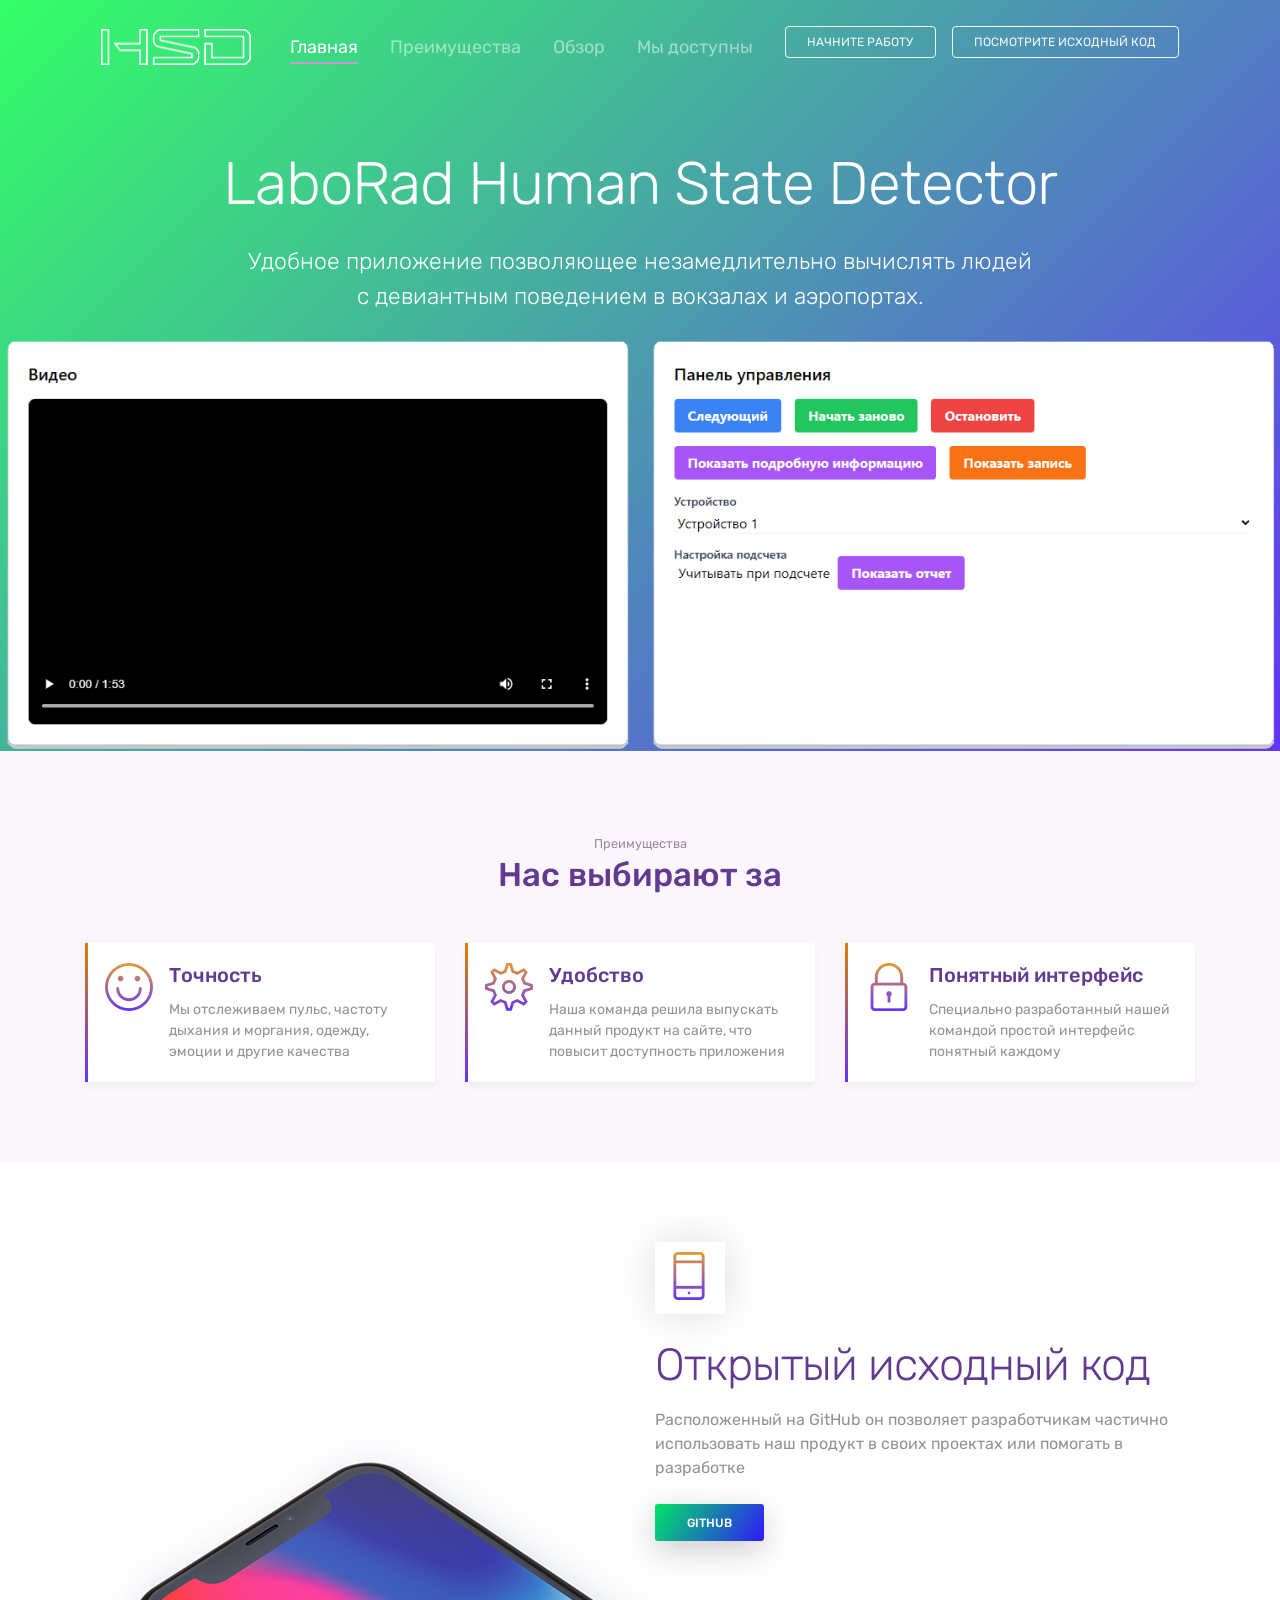
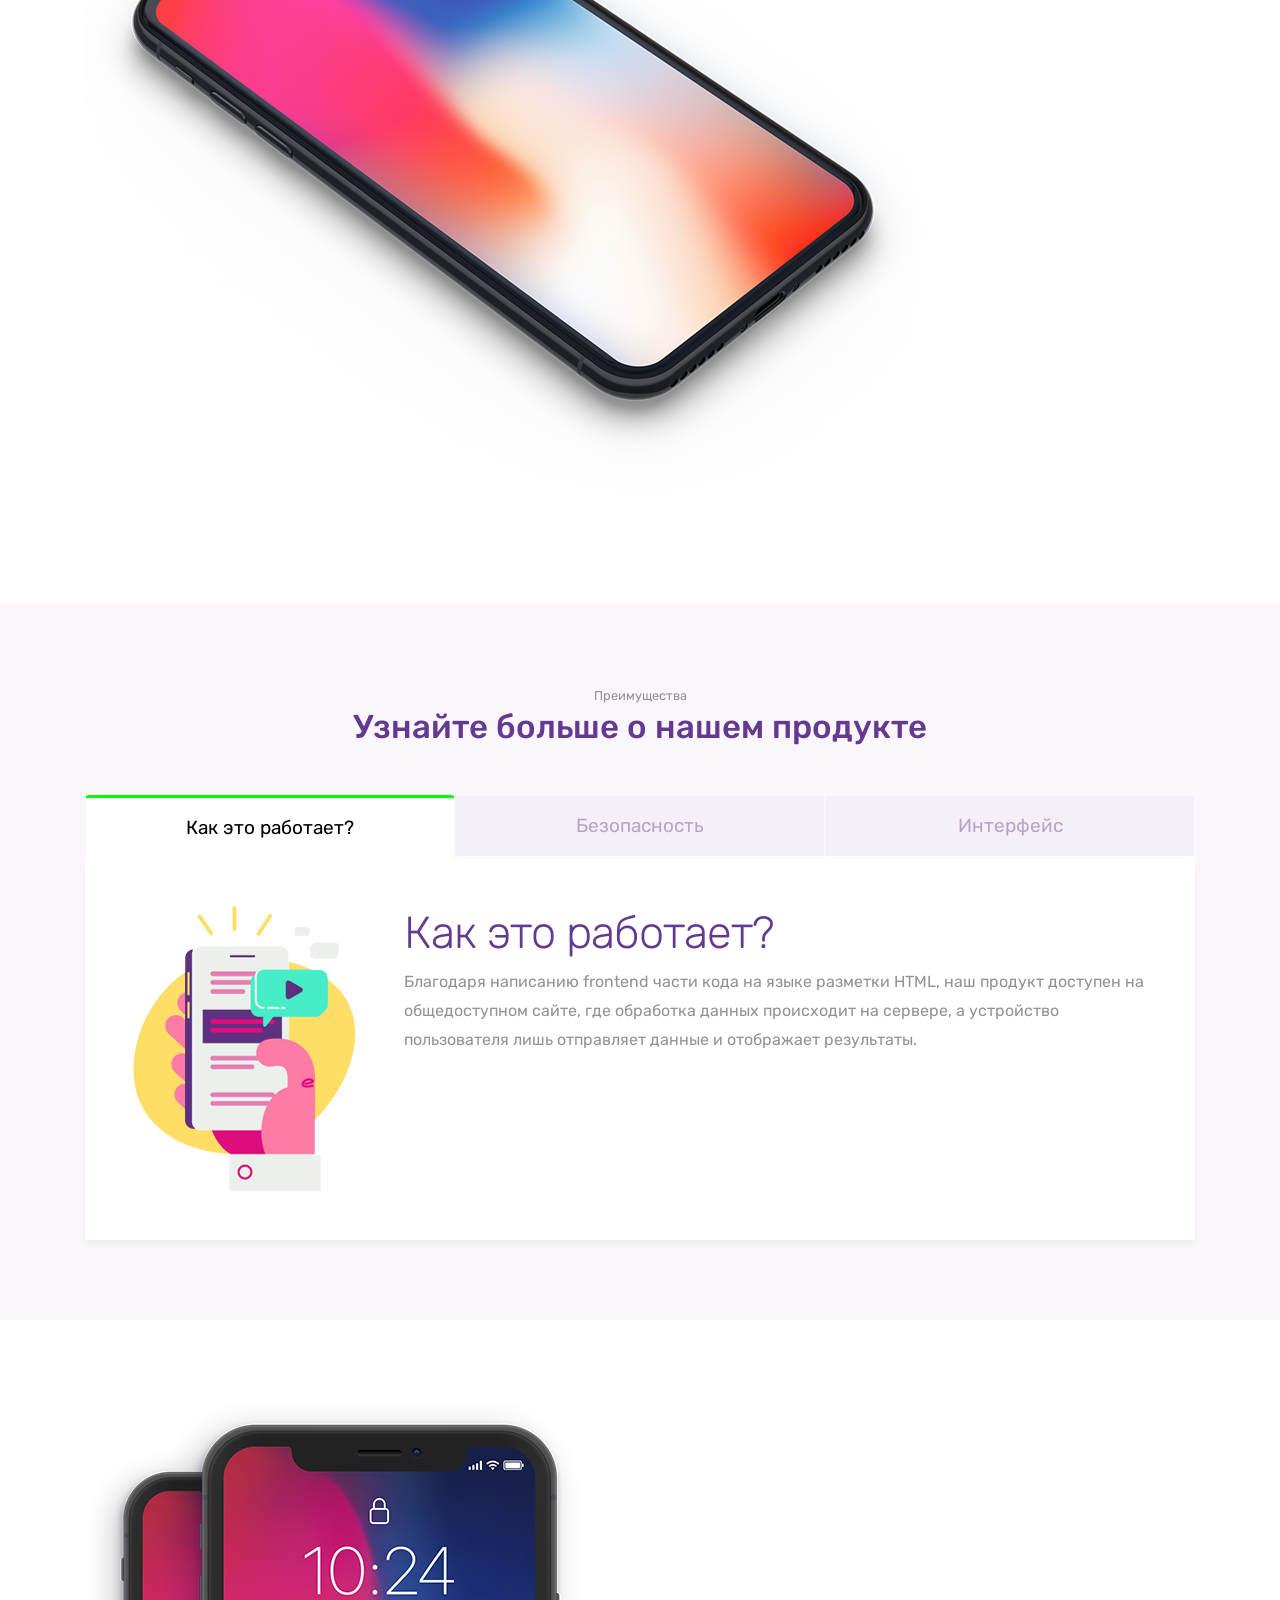
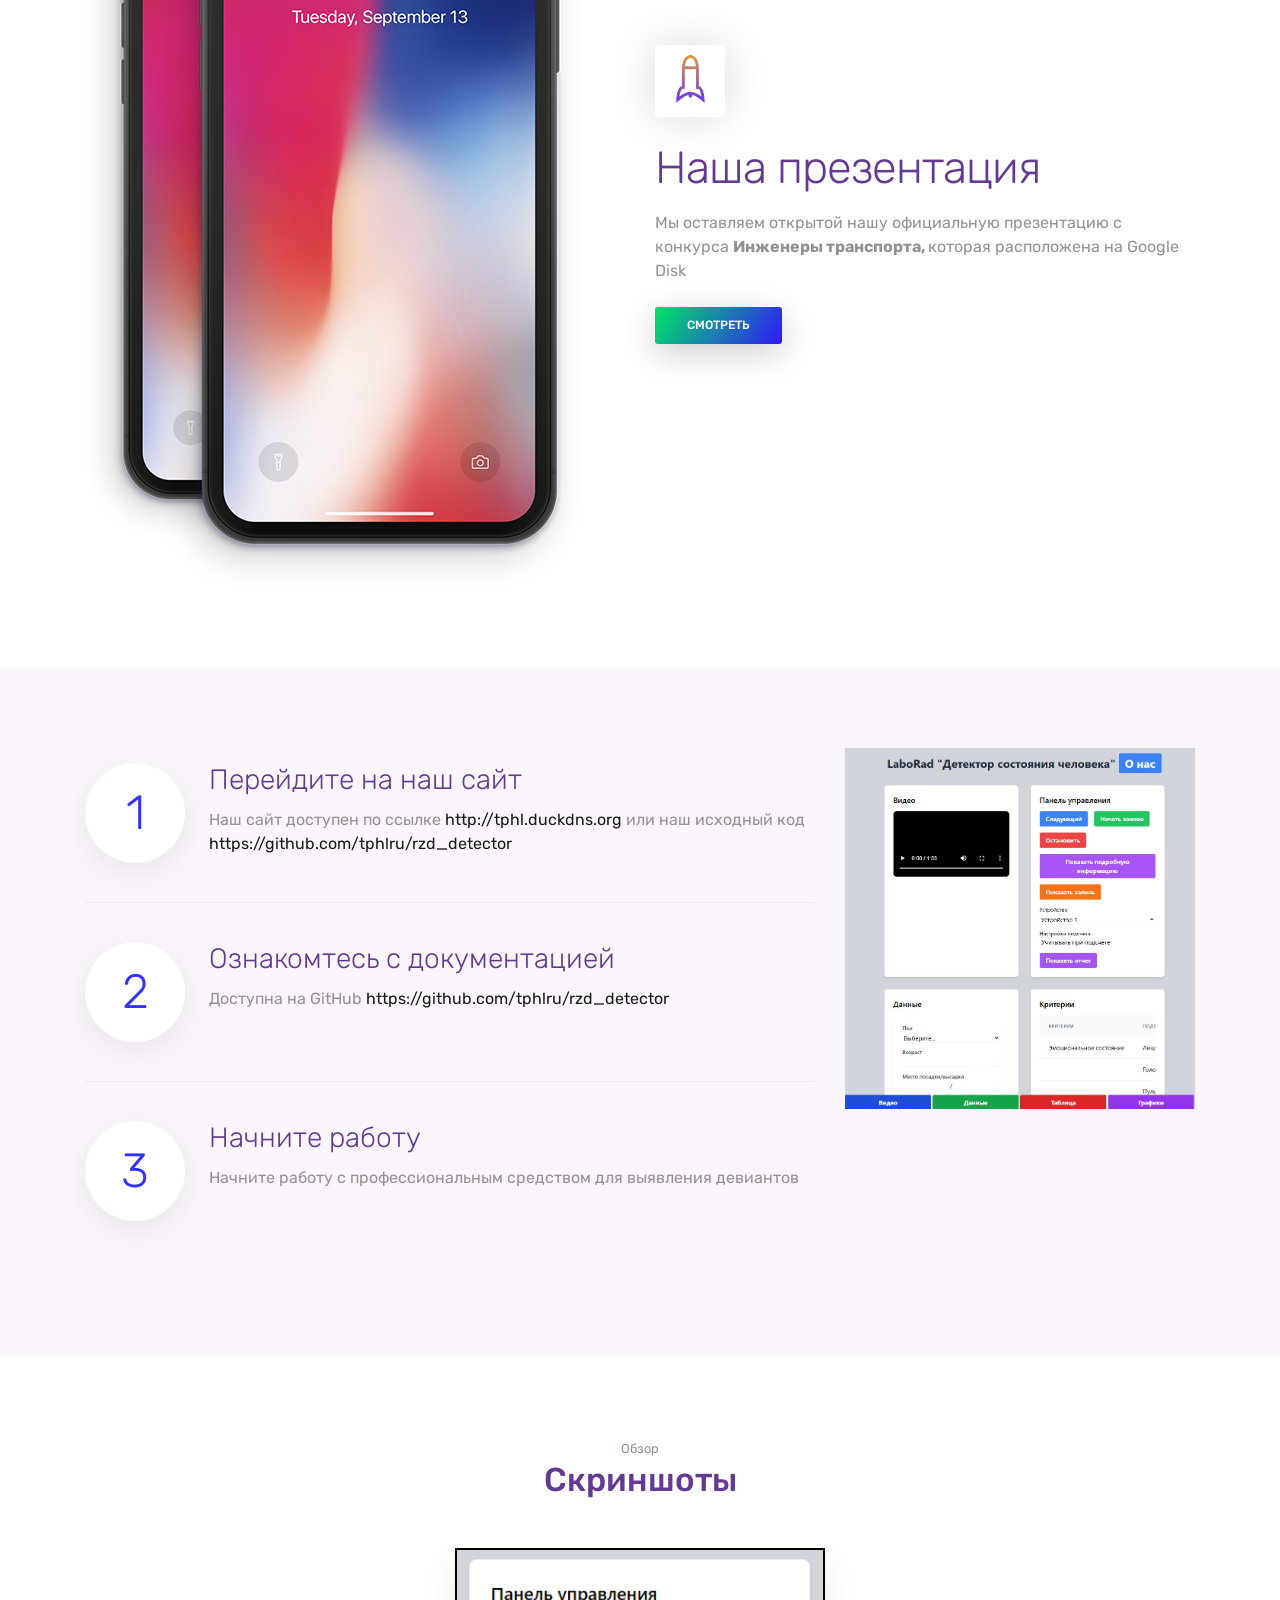
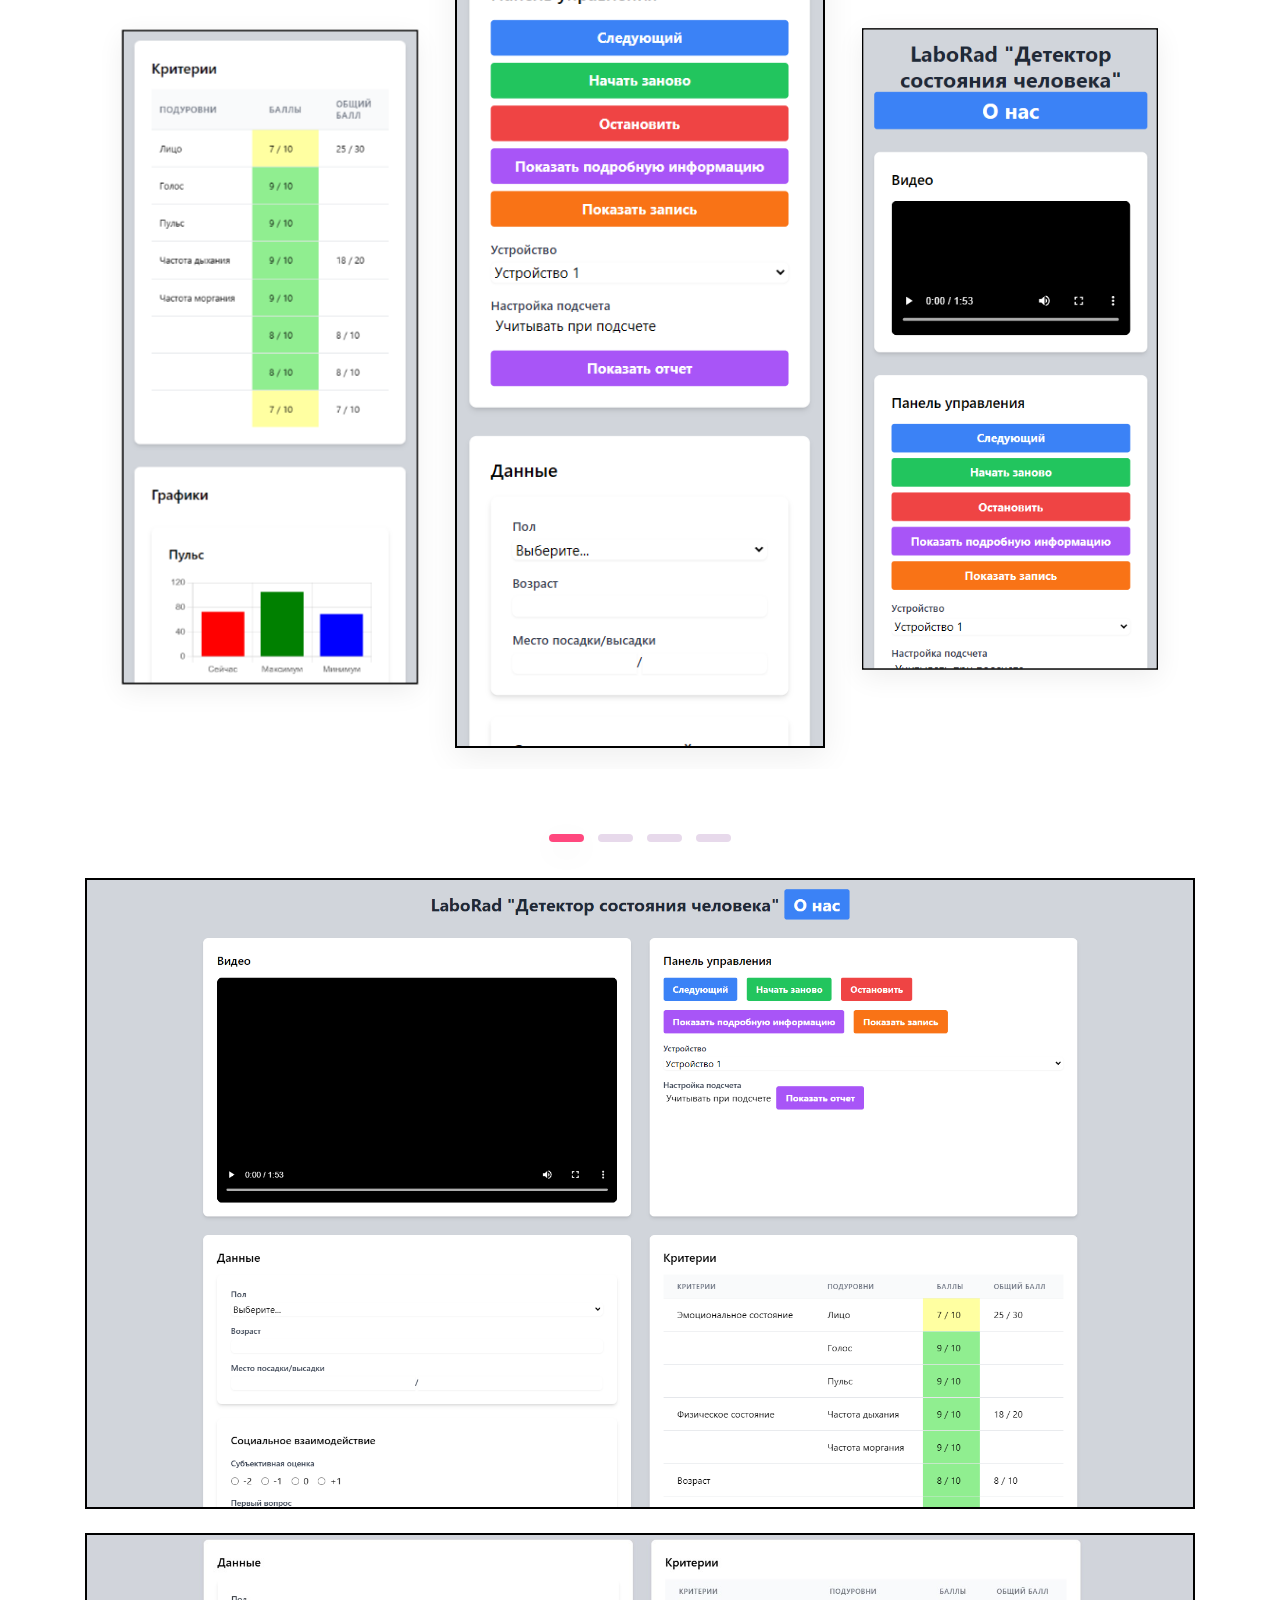
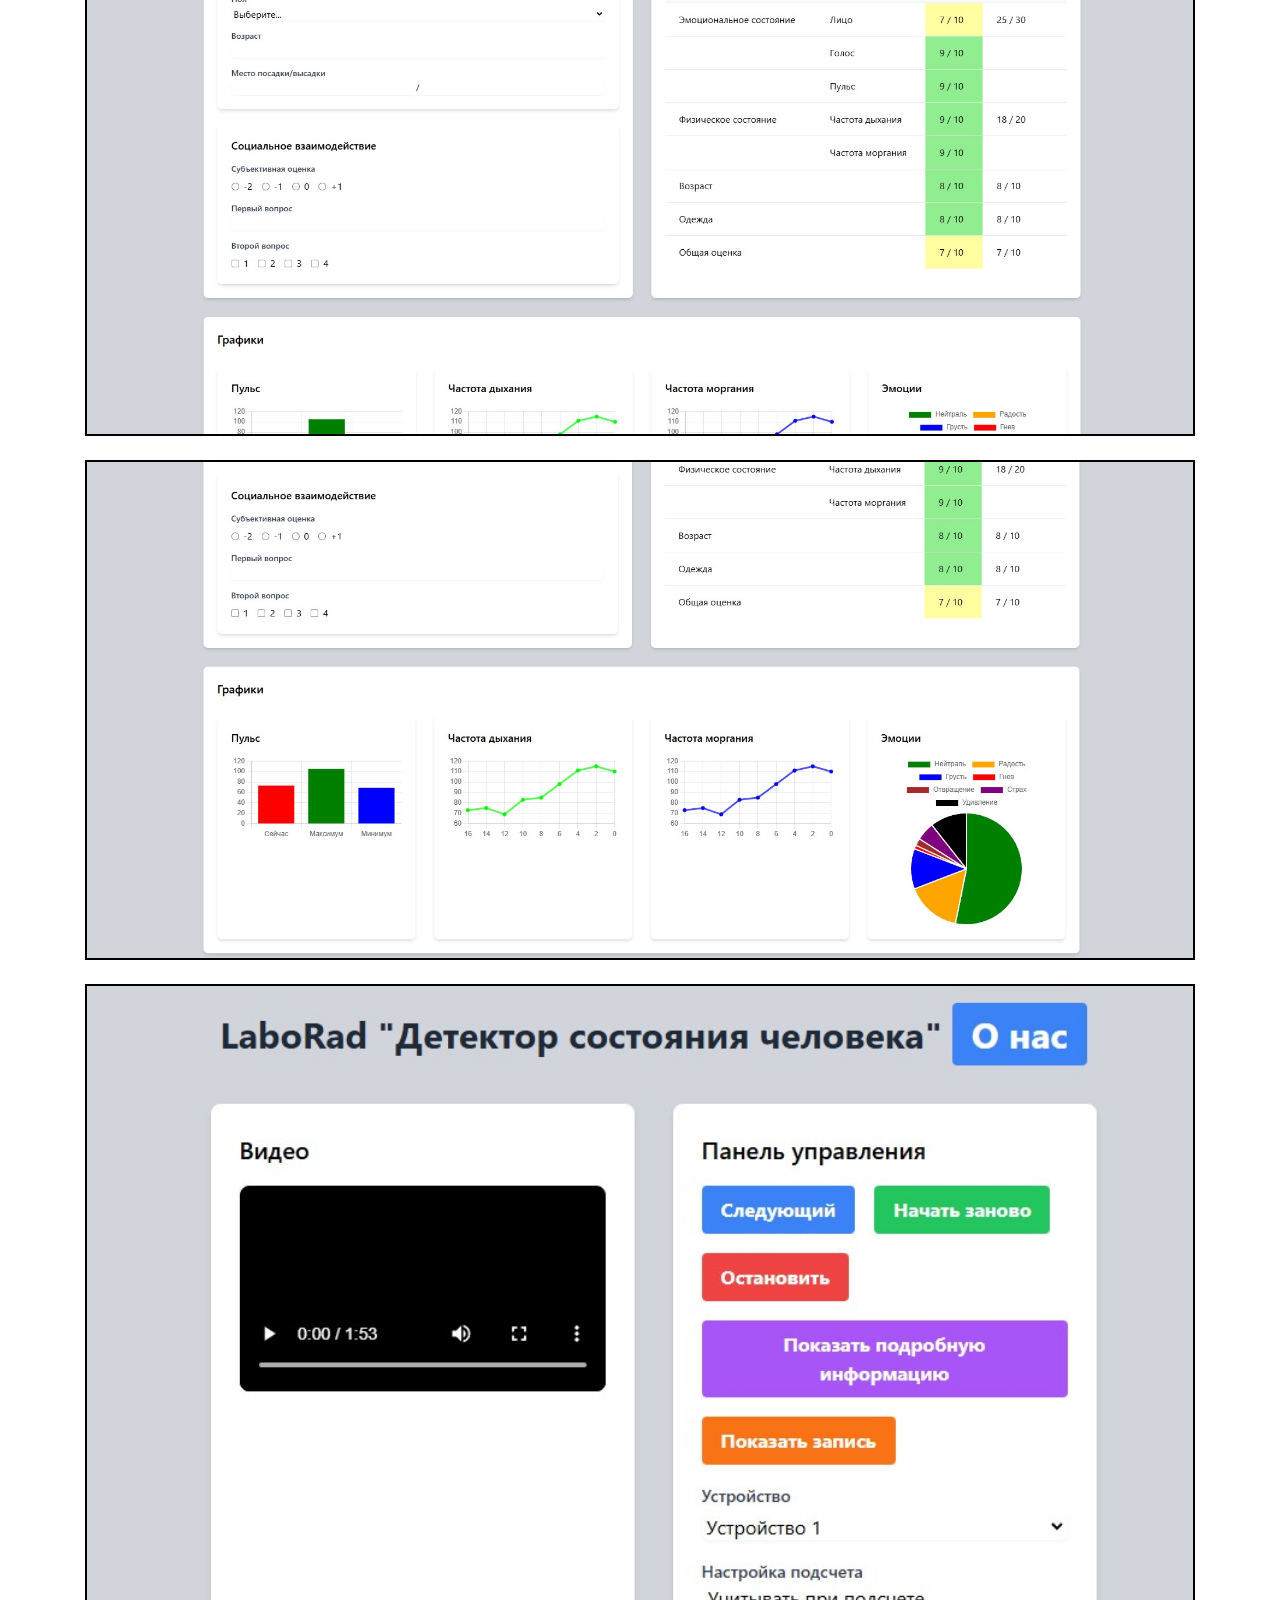
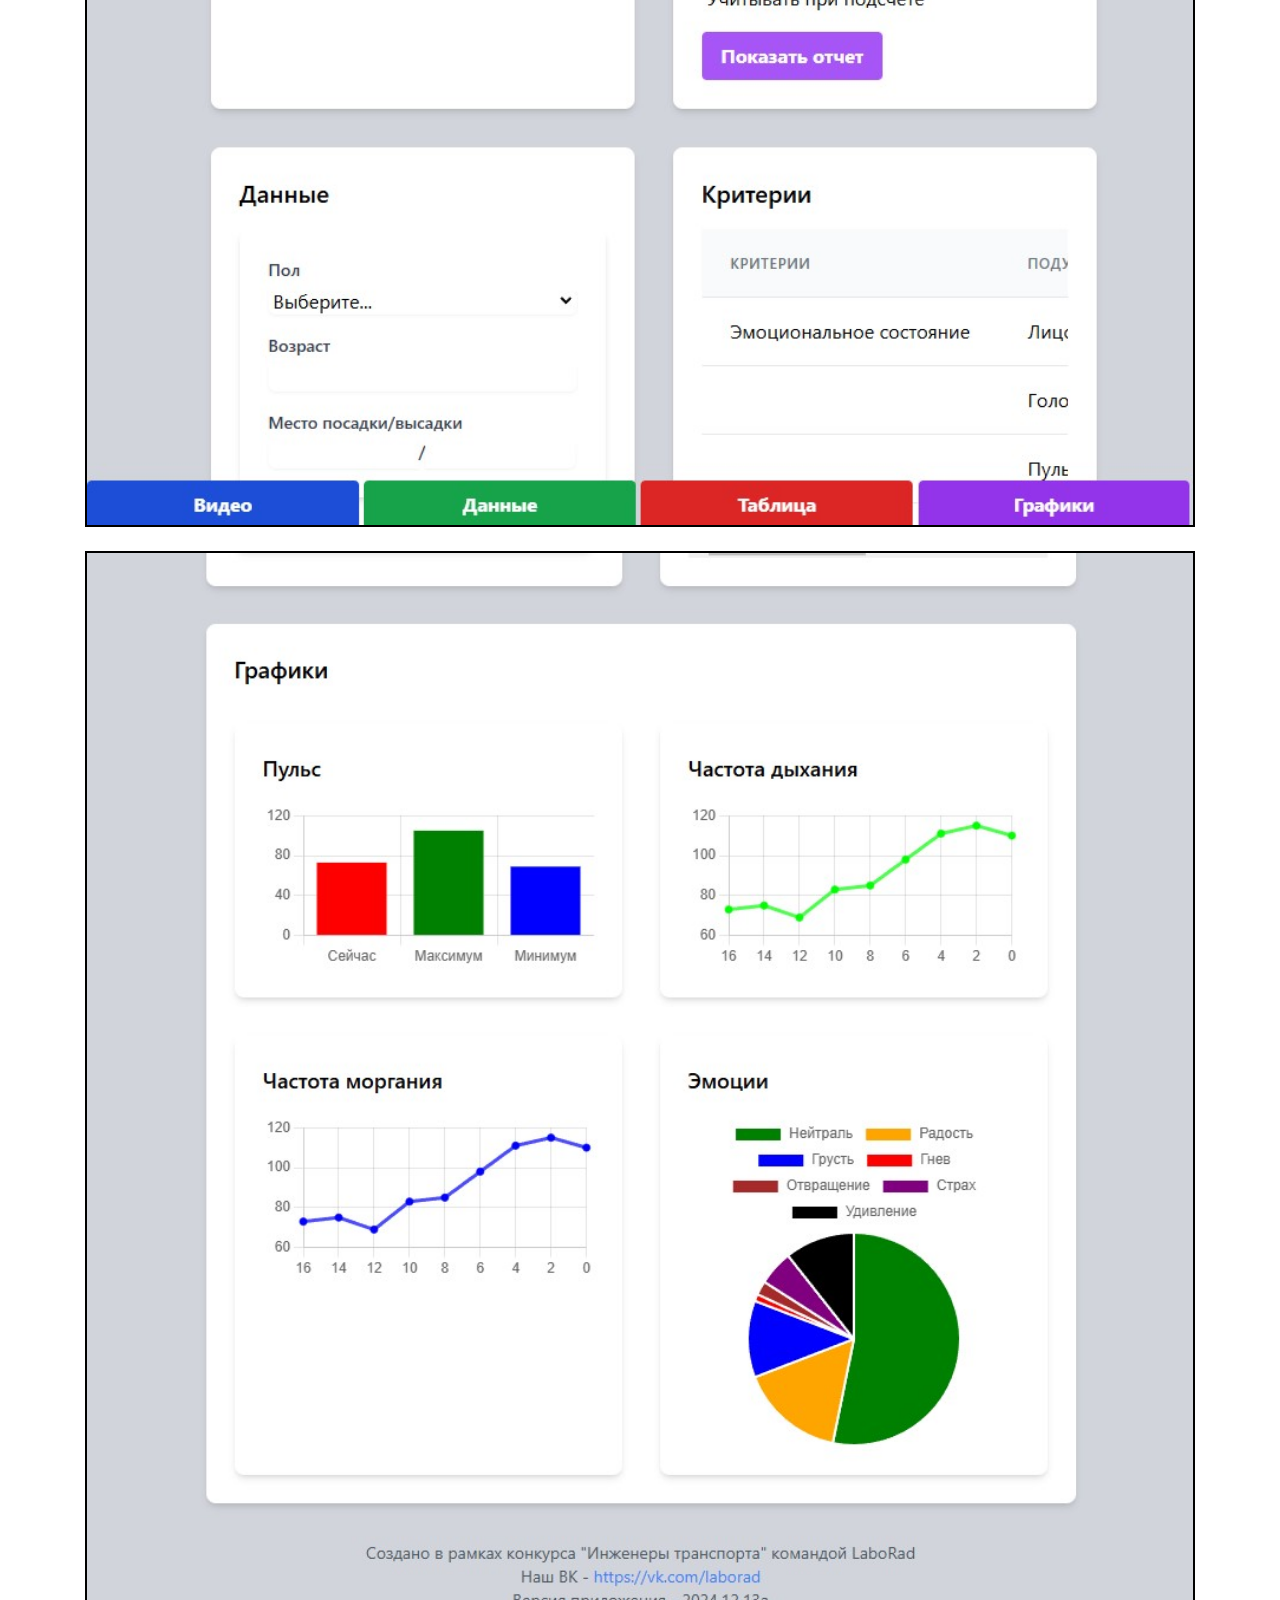
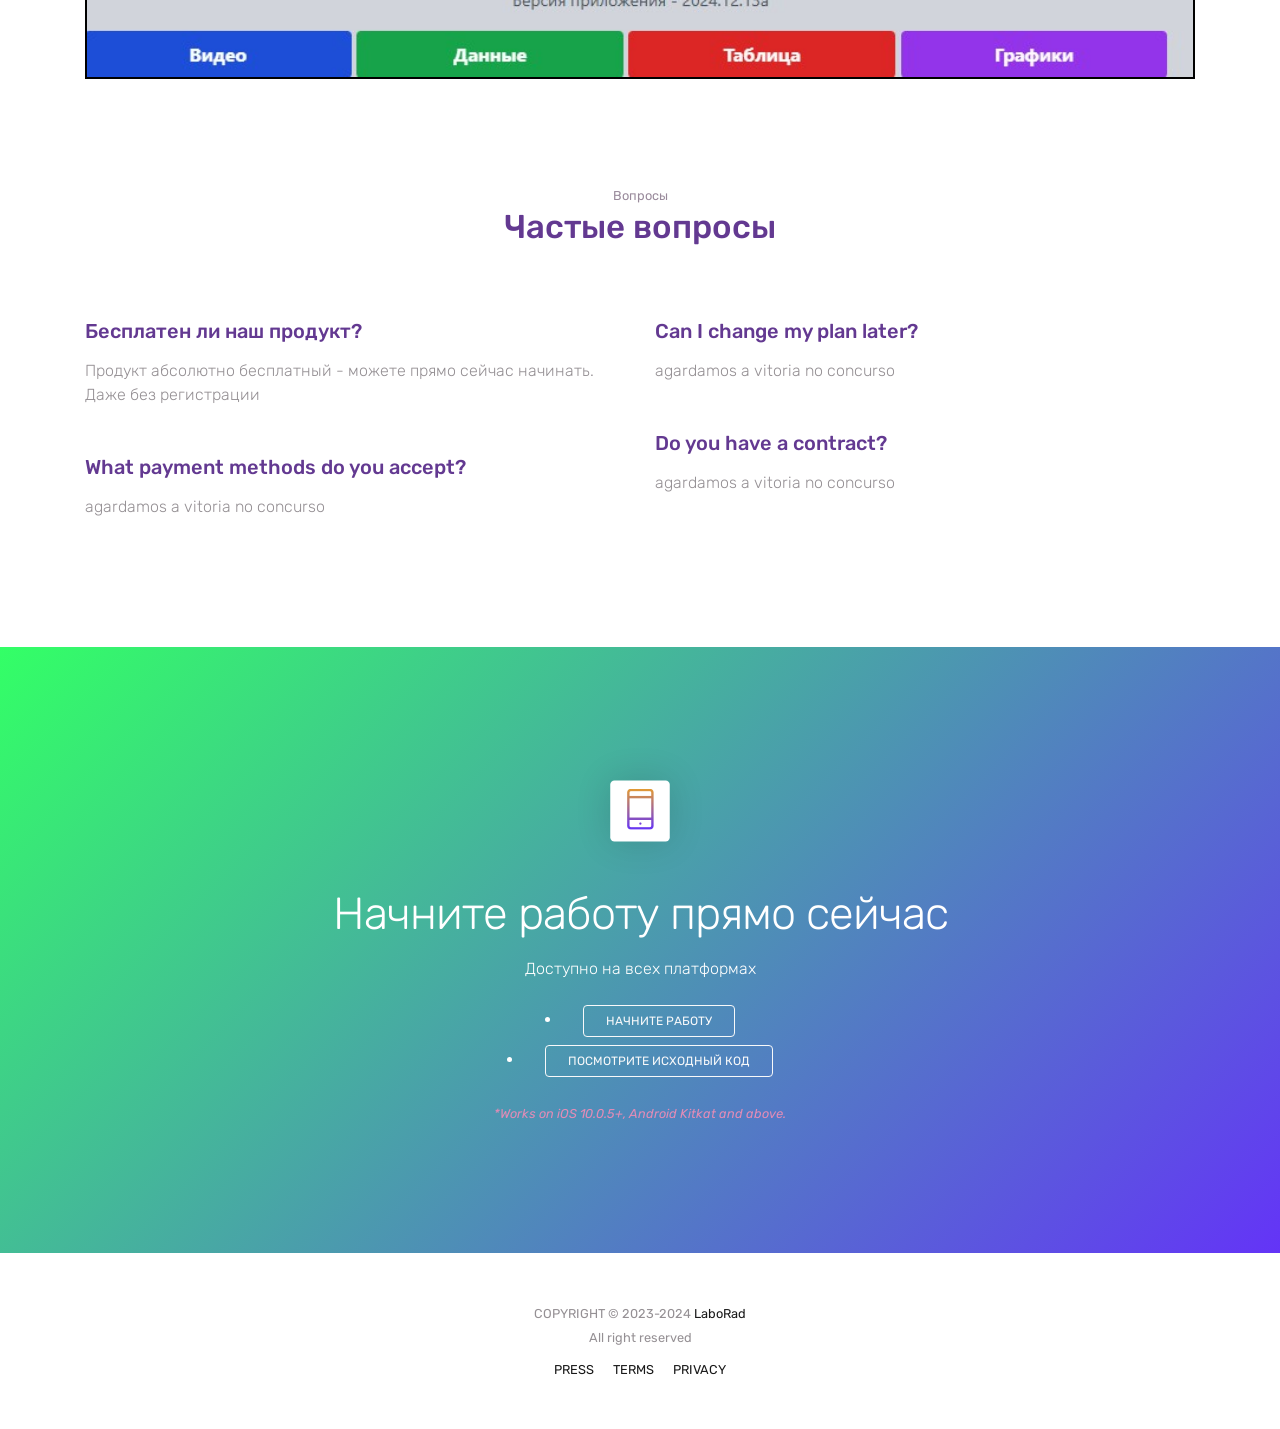
==== .main/index.html @ 28d96c48 "Add landing what" ====
<!DOCTYPE html>
<html lang="ru">
    <head>
        <title>
            LaboRad HSD
        </title>
        <!-- Required meta tags -->
        <meta charset="utf-8">
            <meta content="width=device-width, initial-scale=1, shrink-to-fit=no" name="viewport">
                <meta content="LaboRad HSD - мощное средство для борьбы с девиантами" name="description">
                    <meta content="HTML5, bootstrap, mobile, app, landing, ios, android, responsive" name="keywords">
                        <!-- Font -->
                        <link href="//fonts.googleapis.com" rel="dns-prefetch">
                            <link href="https://fonts.googleapis.com/css?family=Rubik:300,400,500" rel="stylesheet">
                                <!-- Bootstrap CSS -->
                                <link href="css/bootstrap.min.css" rel="stylesheet">
                                    <!-- Themify Icons -->
                                    <link href="css/themify-icons.css" rel="stylesheet">
                                        <!-- Owl carousel -->
                                        <link href="css/owl.carousel.min.css" rel="stylesheet">
                                            <!-- Main css -->
                                            <link href="css/style.css" rel="stylesheet">
                                                <link href="images/logo.png" rel="shortcut icon" type="image/png">
                                                </link>
                                            </link>
                                        </link>
                                    </link>
                                </link>
                            </link>
                        </link>
                    </meta>
                </meta>
            </meta>
        </meta>
    </head>
    <body data-offset="30" data-spy="scroll" data-target="#navbar">
        <!-- Nav Menu -->
        <div class="nav-menu fixed-top">
            <div class="container">
                <div class="row">
                    <div class="col-md-12">
                        <nav class="navbar navbar-dark navbar-expand-lg">
                            <a class="navbar-brand" href="index.html">
                                <img alt="logo" class="img-fluid" src="images/text2.png" width="150"/>
                            </a>
                            <button aria-controls="navbar" aria-expanded="false" aria-label="Toggle navigation" class="navbar-toggler" data-target="#navbar" data-toggle="collapse" type="button">
                                <span class="navbar-toggler-icon">
                                </span>
                            </button>
                            <div class="collapse navbar-collapse" id="navbar">
                                <ul class="navbar-nav ml-auto">
                                    <li class="nav-item">
                                        <a class="nav-link active" href="#home">
                                            Главная
                                            <span class="sr-only">
                                                (current)
                                            </span>
                                        </a>
                                    </li>
                                    <li class="nav-item">
                                        <a class="nav-link" href="#features">
                                            Преимущества
                                        </a>
                                    </li>
                                    <li class="nav-item">
                                        <a class="nav-link" href="#gallery">
                                            Обзор
                                        </a>
                                    </li>
                                    <li class="nav-item">
                                        <a class="nav-link" href="#contact">
                                            Мы доступны
                                        </a>
                                    </li>
                                    <li class="nav-item">
                                        <a class="btn btn-outline-light my-3 my-sm-0 ml-lg-3" href="http://tphl.duckdns.org/">
                                            Начните работу
                                        </a>
                                    </li>
                                    <li class="nav-item">
                                        <a class="btn btn-outline-light my-3 my-sm-0 ml-lg-3" href="https://github.com/tphlru/rzd_detector">
                                            посмотрите исходный код
                                        </a>
                                    </li>
                                </ul>
                            </div>
                        </nav>
                    </div>
                </div>
            </div>
        </div>
        <header class="bg-gradient" id="home">
            <div class="container mt-5">
                <h1>
                    LaboRad Human State Detector
                </h1>
                <p class="tagline">
                    Удобное приложение позволяющее незамедлительно вычислять людей с девиантным поведением в вокзалах и аэропортах.
                </p>
            </div>
            <div class="img-holder mt-3">
                <img alt="phone" class="img-fluid" src="images/screenshots/screenshot_main.png"/>
            </div>
        </header>
        <div class="section light-bg" id="features">
            <div class="container">
                <div class="section-title">
                    <small>
                        Преимущества
                    </small>
                    <h3>
                        Нас выбирают за
                    </h3>
                </div>
                <div class="row">
                    <div class="col-12 col-lg-4">
                        <div class="card features">
                            <div class="card-body">
                                <div class="media">
                                    <span class="ti-face-smile gradient-fill ti-3x mr-3">
                                    </span>
                                    <div class="media-body">
                                        <h4 class="card-title">
                                            Точность
                                        </h4>
                                        <p class="card-text">
                                            Мы отслеживаем пульс, частоту дыхания и моргания, одежду, эмоции и другие качества
                                        </p>
                                    </div>
                                </div>
                            </div>
                        </div>
                    </div>
                    <div class="col-12 col-lg-4">
                        <div class="card features">
                            <div class="card-body">
                                <div class="media">
                                    <span class="ti-settings gradient-fill ti-3x mr-3">
                                    </span>
                                    <div class="media-body">
                                        <h4 class="card-title">
                                            Удобство
                                        </h4>
                                        <p class="card-text">
                                            Наша команда решила выпускать данный продукт на сайте, что повысит доступность приложения
                                        </p>
                                    </div>
                                </div>
                            </div>
                        </div>
                    </div>
                    <div class="col-12 col-lg-4">
                        <div class="card features">
                            <div class="card-body">
                                <div class="media">
                                    <span class="ti-lock gradient-fill ti-3x mr-3">
                                    </span>
                                    <div class="media-body">
                                        <h4 class="card-title">
                                            Понятный интерфейс
                                        </h4>
                                        <p class="card-text">
                                            Специально разработанный нашей командой простой интерфейс понятный каждому
                                        </p>
                                    </div>
                                </div>
                            </div>
                        </div>
                    </div>
                </div>
            </div>
        </div>
        <!-- // end .section -->
        <div class="section">
            <div class="container">
                <div class="row">
                    <div class="col-lg-6 offset-lg-6">
                        <div class="box-icon">
                            <span class="ti-mobile gradient-fill ti-3x">
                            </span>
                        </div>
                        <h2>
                            Открытый исходный код
                        </h2>
                        <p class="mb-4">
                            Расположенный на GitHub он позволяет разработчикам частично использовать наш продукт в своих проектах или помогать в разработке
                        </p>
                        <a class="btn btn-primary" href="https://github.com/tphlru/rzd_detector">
                            GitHub
                        </a>
                    </div>
                </div>
                <div class="perspective-phone">
                    <img alt="perspective phone" class="img-fluid" src="images/perspective.png">
                    </img>
                </div>
            </div>
        </div>
        <!-- // end .section -->
        <div class="section light-bg">
            <div class="container">
                <div class="section-title">
                    <small>
                        Преимущества
                    </small>
                    <h3>
                        Узнайте больше о нашем продукте
                    </h3>
                </div>
                <ul class="nav nav-tabs nav-justified" role="tablist">
                    <li class="nav-item">
                        <a class="nav-link active" data-toggle="tab" href="#communication">
                            Как это работает?
                        </a>
                    </li>
                    <li class="nav-item">
                        <a class="nav-link" data-toggle="tab" href="#schedule">
                            Безопасность
                        </a>
                    </li>
                    <li class="nav-item">
                        <a class="nav-link" data-toggle="tab" href="#messages">
                            Интерфейс
                        </a>
                    </li>
                </ul>
                <div class="tab-content">
                    <div class="tab-pane fade show active" id="communication">
                        <div class="d-flex flex-column flex-lg-row">
                            <img alt="graphic" class="img-fluid rounded align-self-start mr-lg-5 mb-5 mb-lg-0" src="images/graphic.png">
                                <div>
                                    <h2>
                                        Как это работает?
                                    </h2>
                                    <p>
                                        Благодаря написанию frontend части кода на языке разметки HTML, наш продукт доступен на общедоступном сайте, где обработка данных происходит на сервере, а устройство пользователя лишь отправляет данные и отображает результаты.
                                    </p>
                                </div>
                            </img>
                        </div>
                    </div>
                    <div class="tab-pane fade" id="schedule">
                        <div class="d-flex flex-column flex-lg-row">
                            <div>
                                <h2>
                                    Безопасность
                                </h2>
                                <p>
                                    LaboRad гарантирует не использовать биометрические, физические и любые другие данные пользователей для их распространения или передачи третьим лицам. Мы оставляем за собой право использовать данные пользователей
                                    <b>
                                        только
                                    </b>
                                    для улучшения работы этого приложения и обучения своих нейросетей.
                                </p>
                            </div>
                            <img alt="graphic" class="img-fluid rounded align-self-start mr-lg-5 mb-5 mb-lg-0" src="images/graphic.png">
                            </img>
                        </div>
                    </div>
                    <div class="tab-pane fade" id="messages">
                        <div class="d-flex flex-column flex-lg-row">
                            <img alt="graphic" class="img-fluid rounded align-self-start mr-lg-5 mb-5 mb-lg-0" src="images/graphic.png">
                                <div>
                                    <h2>
                                        Интерфейс
                                    </h2>
                                    <p>
                                        Специально разработанный для максимально легкого и удобного использования. Разработаны несколько версий для разных устройств.
                                    </p>
                                    <p>
                                        <b>
                                            Десктопные устройства.
                                        </b>
                                        Стандартный удобный интерфейс
                                    </p>
                                    <p>
                                        <b>
                                            Мобильные устройства.
                                        </b>
                                        Отличительной особенностью является вертикальное использование и липкое меню снизу для быстрого перемещения
                                    </p>
                                    <p>
                                        <b>
                                            Планшеты.
                                        </b>
                                        (только в горизонтальном режиме). Отличаются быстрым доступом ко всем функциям и оптимизированным для них интерфейсом
                                    </p>
                                    <p>
                                        Для каждой версии предусмотрена переадресация с основной страницы
                                    </p>
                                </div>
                            </img>
                        </div>
                    </div>
                </div>
            </div>
        </div>
        <!-- // end .section -->
        <div class="section">
            <div class="container">
                <div class="row">
                    <div class="col-md-6">
                        <img alt="dual phone" class="img-fluid" src="images/dualphone.png">
                        </img>
                    </div>
                    <div class="col-md-6 d-flex align-items-center">
                        <div>
                            <div class="box-icon">
                                <span class="ti-rocket gradient-fill ti-3x">
                                </span>
                            </div>
                            <h2>
                                Наша презентация
                            </h2>
                            <p class="mb-4">
                                Мы оставляем открытой нашу официальную презентацию с конкурса
                                <b>
                                    Инженеры транспорта,
                                </b>
                                которая расположена на Google Disk
                            </p>
                            <a class="btn btn-primary" href="https://drive.google.com/drive/folders/1Zgz0nRbbU0j5zZkcT1N02RGu3jXqhy7j?usp=sharing">
                                Смотреть
                            </a>
                        </div>
                    </div>
                </div>
            </div>
        </div>
        <!-- // end .section -->
        <div class="section light-bg">
            <div class="container">
                <div class="row">
                    <div class="col-md-8 d-flex align-items-center">
                        <ul class="list-unstyled ui-steps">
                            <li class="media">
                                <div class="circle-icon mr-4">
                                    1
                                </div>
                                <div class="media-body">
                                    <h5>
                                        Перейдите на наш сайт
                                    </h5>
                                    <p>
                                        Наш сайт доступен по ссылке
                                        <a href="http://tphl.duckdns.org/">
                                            http://tphl.duckdns.org
                                        </a>
                                        или наш исходный код
                                        <a href="https://github.com/tphlru/rzd_detector">
                                            https://github.com/tphlru/rzd_detector
                                        </a>
                                    </p>
                                </div>
                            </li>
                            <li class="media my-4">
                                <div class="circle-icon mr-4">
                                    2
                                </div>
                                <div class="media-body">
                                    <h5>
                                        Ознакомтесь с документацией
                                    </h5>
                                    <p>
                                        Доступна на GitHub
                                        <a href="https://github.com/tphlru/rzd_detector">
                                            https://github.com/tphlru/rzd_detector
                                        </a>
                                    </p>
                                </div>
                            </li>
                            <li class="media">
                                <div class="circle-icon mr-4">
                                    3
                                </div>
                                <div class="media-body">
                                    <h5>
                                        Начните работу
                                    </h5>
                                    <p>
                                        Начните работу с профессиональным средством для выявления девиантов
                                    </p>
                                </div>
                            </li>
                        </ul>
                    </div>
                    <div class="col-md-4">
                        <img alt="iphone" class="img-fluid" src="images/screenshots/screenshotMobile5.jpg">
                        </img>
                    </div>
                </div>
            </div>
        </div>
        <!-- // end .section -->
        <!-- // end .section -->
        <div class="section" id="gallery">
            <div class="container">
                <div class="section-title">
                    <small>
                        Обзор
                    </small>
                    <h3>
                        Скриншоты
                    </h3>
                </div>
                <div class="img-gallery owl-carousel owl-theme">
                    <img alt="image" style="border: 2px solid black" src="images/screenshots/screenshotMobile1.png">
                        <img alt="image" style="border: 2px solid black" src="images/screenshots/screenshotMobile2.png">
                            <img alt="image" style="border: 2px solid black" src="images/screenshots/screenshotMobile3.png">
                                <img alt="image" style="border: 2px solid black" src="images/screenshots/screenshotMobile4.png">
                                </img>
                            </img>
                        </img>
                    </img>
                </div>
                <div bg="orange" class="bg-orange rounded-lg shadow-md p-6" id="s55" width="1100%">
                    <img alt="image" style="border: 2px solid black" class="mt-4" src="images/screenshots/screenshot_full.png" width="100%"/>
                    <img alt="image" style="border: 2px solid black" class="mt-4" src="images/screenshots/screenshot_full3.jpg" width="100%"/>
                    <img alt="image" style="border: 2px solid black" class="mt-4" src="images/screenshots/screenshot_full2.jpg" width="100%"/>
                    <img alt="image" style="border: 2px solid black" class="mt-4" src="images/screenshots/screenshotMobile5.jpg" width="100%"/>
                    <img alt="image" style="border: 2px solid black" class="mt-4" src="images/screenshots/screenshotMobile6.jpg" width="100%"/>
                </div>
            </div>
        </div>
        <!-- // end .section -->
        <!-- // end .section -->
        <div class="section pt-0">
            <div class="container">
                <div class="section-title mt-4">
                    <small>
                        Вопросы
                    </small>
                    <h3>
                        Частые вопросы
                    </h3>
                </div>
                <div class="row pt-4">
                    <div class="col-md-6">
                        <h4 class="mb-3">
                            Бесплатен ли наш продукт?
                        </h4>
                        <p class="light-font mb-5">
                            Продукт абсолютно бесплатный - можете прямо сейчас начинать. Даже без регистрации
                        </p>
                        <h4 class="mb-3">
                            What payment methods do you accept?
                        </h4>
                        <p class="light-font mb-5">
                            agardamos a vitoria no concurso
                        </p>
                    </div>
                    <div class="col-md-6">
                        <h4 class="mb-3">
                            Can I change my plan later?
                        </h4>
                        <p class="light-font mb-5">
                            agardamos a vitoria no concurso
                        </p>
                        <h4 class="mb-3">
                            Do you have a contract?
                        </h4>
                        <p class="light-font mb-5">
                            agardamos a vitoria no concurso
                        </p>
                    </div>
                </div>
            </div>
        </div>
        <!-- // end .section -->
        <div class="section bg-gradient" id="contact">
            <div class="container">
                <div class="call-to-action">
                    <div class="box-icon">
                        <span class="ti-mobile gradient-fill ti-3x">
                        </span>
                    </div>
                    <h2>
                        Начните работу прямо сейчас
                    </h2>
                    <p class="tagline">
                        Доступно на всех платформах
                    </p>
                    <div class="my-4">
                        <li class="nav-item mb-2">
                            <a class="btn btn-outline-light my-3 my-sm-0 ml-lg-3" href="http://tphl.duckdns.org/">
                                Начните работу
                            </a>
                        </li>
                        <li class="nav-item">
                            <a class="btn btn-outline-light my-3 my-sm-0 ml-lg-3" href="https://github.com/tphlru/rzd_detector">
                                посмотрите исходный код
                            </a>
                        </li>
                    </div>
                    <p class="text-primary">
                        <small>
                            <i>
                                *Works on iOS 10.0.5+, Android Kitkat and above.
                            </i>
                        </small>
                    </p>
                </div>
            </div>
        </div>
        <!-- // end .section -->
        <!-- // end .section -->
        <footer class="my-5 text-center">
            <!-- Copyright removal is not prohibited! -->
            <p class="mb-2">
                <small>
                    COPYRIGHT © 2023-2024
                    <a href="https://vk.com/laborad">
                        LaboRad
                    </a>
                    <br>
                        All right reserved
                    </br>
                </small>
            </p>
            <small>
                <a class="m-2" href="#">
                    PRESS
                </a>
                <a class="m-2" href="#">
                    TERMS
                </a>
                <a class="m-2" href="#">
                    PRIVACY
                </a>
            </small>
        </footer>
        <!-- jQuery and Bootstrap -->
        <script src="js/jquery-3.2.1.min.js">
        </script>
        <script src="js/bootstrap.bundle.min.js">
        </script>
        <!-- Plugins JS -->
        <script src="js/owl.carousel.min.js">
        </script>
        <!-- Custom JS -->
        <script src="js/script.js">
        </script>
    </body>
</html>
---- .main/css/themify-icons.css ----
@font-face {
    font-family: 'themify';
    src: url('../fonts/themify.eot?-fvbane');
    src: url('../fonts/themify.eot?#iefix-fvbane') format('embedded-opentype'), url('../fonts/themify.woff?-fvbane') format('woff'), url('../fonts/themify.ttf?-fvbane') format('truetype'), url('../fonts/themify.svg?-fvbane#themify') format('svg');
    font-weight: normal;
    font-style: normal;
}

[class^="ti-"],
[class*=" ti-"] {
    font-family: 'themify';
    speak: none;
    font-style: normal;
    font-weight: normal;
    font-variant: normal;
    text-transform: none;
    line-height: 1;
    /* Better Font Rendering =========== */
    -webkit-font-smoothing: antialiased;
    -moz-osx-font-smoothing: grayscale;
}

.ti-wand:before {
    content: "\e600";
}

.ti-volume:before {
    content: "\e601";
}

.ti-user:before {
    content: "\e602";
}

.ti-unlock:before {
    content: "\e603";
}

.ti-unlink:before {
    content: "\e604";
}

.ti-trash:before {
    content: "\e605";
}

.ti-thought:before {
    content: "\e606";
}

.ti-target:before {
    content: "\e607";
}

.ti-tag:before {
    content: "\e608";
}

.ti-tablet:before {
    content: "\e609";
}

.ti-star:before {
    content: "\e60a";
}

.ti-spray:before {
    content: "\e60b";
}

.ti-signal:before {
    content: "\e60c";
}

.ti-shopping-cart:before {
    content: "\e60d";
}

.ti-shopping-cart-full:before {
    content: "\e60e";
}

.ti-settings:before {
    content: "\e60f";
}

.ti-search:before {
    content: "\e610";
}

.ti-zoom-in:before {
    content: "\e611";
}

.ti-zoom-out:before {
    content: "\e612";
}

.ti-cut:before {
    content: "\e613";
}

.ti-ruler:before {
    content: "\e614";
}

.ti-ruler-pencil:before {
    content: "\e615";
}

.ti-ruler-alt:before {
    content: "\e616";
}

.ti-bookmark:before {
    content: "\e617";
}

.ti-bookmark-alt:before {
    content: "\e618";
}

.ti-reload:before {
    content: "\e619";
}

.ti-plus:before {
    content: "\e61a";
}

.ti-pin:before {
    content: "\e61b";
}

.ti-pencil:before {
    content: "\e61c";
}

.ti-pencil-alt:before {
    content: "\e61d";
}

.ti-paint-roller:before {
    content: "\e61e";
}

.ti-paint-bucket:before {
    content: "\e61f";
}

.ti-na:before {
    content: "\e620";
}

.ti-mobile:before {
    content: "\e621";
}

.ti-minus:before {
    content: "\e622";
}

.ti-medall:before {
    content: "\e623";
}

.ti-medall-alt:before {
    content: "\e624";
}

.ti-marker:before {
    content: "\e625";
}

.ti-marker-alt:before {
    content: "\e626";
}

.ti-arrow-up:before {
    content: "\e627";
}

.ti-arrow-right:before {
    content: "\e628";
}

.ti-arrow-left:before {
    content: "\e629";
}

.ti-arrow-down:before {
    content: "\e62a";
}

.ti-lock:before {
    content: "\e62b";
}

.ti-location-arrow:before {
    content: "\e62c";
}

.ti-link:before {
    content: "\e62d";
}

.ti-layout:before {
    content: "\e62e";
}

.ti-layers:before {
    content: "\e62f";
}

.ti-layers-alt:before {
    content: "\e630";
}

.ti-key:before {
    content: "\e631";
}

.ti-import:before {
    content: "\e632";
}

.ti-image:before {
    content: "\e633";
}

.ti-heart:before {
    content: "\e634";
}

.ti-heart-broken:before {
    content: "\e635";
}

.ti-hand-stop:before {
    content: "\e636";
}

.ti-hand-open:before {
    content: "\e637";
}

.ti-hand-drag:before {
    content: "\e638";
}

.ti-folder:before {
    content: "\e639";
}

.ti-flag:before {
    content: "\e63a";
}

.ti-flag-alt:before {
    content: "\e63b";
}

.ti-flag-alt-2:before {
    content: "\e63c";
}

.ti-eye:before {
    content: "\e63d";
}

.ti-export:before {
    content: "\e63e";
}

.ti-exchange-vertical:before {
    content: "\e63f";
}

.ti-desktop:before {
    content: "\e640";
}

.ti-cup:before {
    content: "\e641";
}

.ti-crown:before {
    content: "\e642";
}

.ti-comments:before {
    content: "\e643";
}

.ti-comment:before {
    content: "\e644";
}

.ti-comment-alt:before {
    content: "\e645";
}

.ti-close:before {
    content: "\e646";
}

.ti-clip:before {
    content: "\e647";
}

.ti-angle-up:before {
    content: "\e648";
}

.ti-angle-right:before {
    content: "\e649";
}

.ti-angle-left:before {
    content: "\e64a";
}

.ti-angle-down:before {
    content: "\e64b";
}

.ti-check:before {
    content: "\e64c";
}

.ti-check-box:before {
    content: "\e64d";
}

.ti-camera:before {
    content: "\e64e";
}

.ti-announcement:before {
    content: "\e64f";
}

.ti-brush:before {
    content: "\e650";
}

.ti-briefcase:before {
    content: "\e651";
}

.ti-bolt:before {
    content: "\e652";
}

.ti-bolt-alt:before {
    content: "\e653";
}

.ti-blackboard:before {
    content: "\e654";
}

.ti-bag:before {
    content: "\e655";
}

.ti-move:before {
    content: "\e656";
}

.ti-arrows-vertical:before {
    content: "\e657";
}

.ti-arrows-horizontal:before {
    content: "\e658";
}

.ti-fullscreen:before {
    content: "\e659";
}

.ti-arrow-top-right:before {
    content: "\e65a";
}

.ti-arrow-top-left:before {
    content: "\e65b";
}

.ti-arrow-circle-up:before {
    content: "\e65c";
}

.ti-arrow-circle-right:before {
    content: "\e65d";
}

.ti-arrow-circle-left:before {
    content: "\e65e";
}

.ti-arrow-circle-down:before {
    content: "\e65f";
}

.ti-angle-double-up:before {
    content: "\e660";
}

.ti-angle-double-right:before {
    content: "\e661";
}

.ti-angle-double-left:before {
    content: "\e662";
}

.ti-angle-double-down:before {
    content: "\e663";
}

.ti-zip:before {
    content: "\e664";
}

.ti-world:before {
    content: "\e665";
}

.ti-wheelchair:before {
    content: "\e666";
}

.ti-view-list:before {
    content: "\e667";
}

.ti-view-list-alt:before {
    content: "\e668";
}

.ti-view-grid:before {
    content: "\e669";
}

.ti-uppercase:before {
    content: "\e66a";
}

.ti-upload:before {
    content: "\e66b";
}

.ti-underline:before {
    content: "\e66c";
}

.ti-truck:before {
    content: "\e66d";
}

.ti-timer:before {
    content: "\e66e";
}

.ti-ticket:before {
    content: "\e66f";
}

.ti-thumb-up:before {
    content: "\e670";
}

.ti-thumb-down:before {
    content: "\e671";
}

.ti-text:before {
    content: "\e672";
}

.ti-stats-up:before {
    content: "\e673";
}

.ti-stats-down:before {
    content: "\e674";
}

.ti-split-v:before {
    content: "\e675";
}

.ti-split-h:before {
    content: "\e676";
}

.ti-smallcap:before {
    content: "\e677";
}

.ti-shine:before {
    content: "\e678";
}

.ti-shift-right:before {
    content: "\e679";
}

.ti-shift-left:before {
    content: "\e67a";
}

.ti-shield:before {
    content: "\e67b";
}

.ti-notepad:before {
    content: "\e67c";
}

.ti-server:before {
    content: "\e67d";
}

.ti-quote-right:before {
    content: "\e67e";
}

.ti-quote-left:before {
    content: "\e67f";
}

.ti-pulse:before {
    content: "\e680";
}

.ti-printer:before {
    content: "\e681";
}

.ti-power-off:before {
    content: "\e682";
}

.ti-plug:before {
    content: "\e683";
}

.ti-pie-chart:before {
    content: "\e684";
}

.ti-paragraph:before {
    content: "\e685";
}

.ti-panel:before {
    content: "\e686";
}

.ti-package:before {
    content: "\e687";
}

.ti-music:before {
    content: "\e688";
}

.ti-music-alt:before {
    content: "\e689";
}

.ti-mouse:before {
    content: "\e68a";
}

.ti-mouse-alt:before {
    content: "\e68b";
}

.ti-money:before {
    content: "\e68c";
}

.ti-microphone:before {
    content: "\e68d";
}

.ti-menu:before {
    content: "\e68e";
}

.ti-menu-alt:before {
    content: "\e68f";
}

.ti-map:before {
    content: "\e690";
}

.ti-map-alt:before {
    content: "\e691";
}

.ti-loop:before {
    content: "\e692";
}

.ti-location-pin:before {
    content: "\e693";
}

.ti-list:before {
    content: "\e694";
}

.ti-light-bulb:before {
    content: "\e695";
}

.ti-Italic:before {
    content: "\e696";
}

.ti-info:before {
    content: "\e697";
}

.ti-infinite:before {
    content: "\e698";
}

.ti-id-badge:before {
    content: "\e699";
}

.ti-hummer:before {
    content: "\e69a";
}

.ti-home:before {
    content: "\e69b";
}

.ti-help:before {
    content: "\e69c";
}

.ti-headphone:before {
    content: "\e69d";
}

.ti-harddrives:before {
    content: "\e69e";
}

.ti-harddrive:before {
    content: "\e69f";
}

.ti-gift:before {
    content: "\e6a0";
}

.ti-game:before {
    content: "\e6a1";
}

.ti-filter:before {
    content: "\e6a2";
}

.ti-files:before {
    content: "\e6a3";
}

.ti-file:before {
    content: "\e6a4";
}

.ti-eraser:before {
    content: "\e6a5";
}

.ti-envelope:before {
    content: "\e6a6";
}

.ti-download:before {
    content: "\e6a7";
}

.ti-direction:before {
    content: "\e6a8";
}

.ti-direction-alt:before {
    content: "\e6a9";
}

.ti-dashboard:before {
    content: "\e6aa";
}

.ti-control-stop:before {
    content: "\e6ab";
}

.ti-control-shuffle:before {
    content: "\e6ac";
}

.ti-control-play:before {
    content: "\e6ad";
}

.ti-control-pause:before {
    content: "\e6ae";
}

.ti-control-forward:before {
    content: "\e6af";
}

.ti-control-backward:before {
    content: "\e6b0";
}

.ti-cloud:before {
    content: "\e6b1";
}

.ti-cloud-up:before {
    content: "\e6b2";
}

.ti-cloud-down:before {
    content: "\e6b3";
}

.ti-clipboard:before {
    content: "\e6b4";
}

.ti-car:before {
    content: "\e6b5";
}

.ti-calendar:before {
    content: "\e6b6";
}

.ti-book:before {
    content: "\e6b7";
}

.ti-bell:before {
    content: "\e6b8";
}

.ti-basketball:before {
    content: "\e6b9";
}

.ti-bar-chart:before {
    content: "\e6ba";
}

.ti-bar-chart-alt:before {
    content: "\e6bb";
}

.ti-back-right:before {
    content: "\e6bc";
}

.ti-back-left:before {
    content: "\e6bd";
}

.ti-arrows-corner:before {
    content: "\e6be";
}

.ti-archive:before {
    content: "\e6bf";
}

.ti-anchor:before {
    content: "\e6c0";
}

.ti-align-right:before {
    content: "\e6c1";
}

.ti-align-left:before {
    content: "\e6c2";
}

.ti-align-justify:before {
    content: "\e6c3";
}

.ti-align-center:before {
    content: "\e6c4";
}

.ti-alert:before {
    content: "\e6c5";
}

.ti-alarm-clock:before {
    content: "\e6c6";
}

.ti-agenda:before {
    content: "\e6c7";
}

.ti-write:before {
    content: "\e6c8";
}

.ti-window:before {
    content: "\e6c9";
}

.ti-widgetized:before {
    content: "\e6ca";
}

.ti-widget:before {
    content: "\e6cb";
}

.ti-widget-alt:before {
    content: "\e6cc";
}

.ti-wallet:before {
    content: "\e6cd";
}

.ti-video-clapper:before {
    content: "\e6ce";
}

.ti-video-camera:before {
    content: "\e6cf";
}

.ti-vector:before {
    content: "\e6d0";
}

.ti-themify-logo:before {
    content: "\e6d1";
}

.ti-themify-favicon:before {
    content: "\e6d2";
}

.ti-themify-favicon-alt:before {
    content: "\e6d3";
}

.ti-support:before {
    content: "\e6d4";
}

.ti-stamp:before {
    content: "\e6d5";
}

.ti-split-v-alt:before {
    content: "\e6d6";
}

.ti-slice:before {
    content: "\e6d7";
}

.ti-shortcode:before {
    content: "\e6d8";
}

.ti-shift-right-alt:before {
    content: "\e6d9";
}

.ti-shift-left-alt:before {
    content: "\e6da";
}

.ti-ruler-alt-2:before {
    content: "\e6db";
}

.ti-receipt:before {
    content: "\e6dc";
}

.ti-pin2:before {
    content: "\e6dd";
}

.ti-pin-alt:before {
    content: "\e6de";
}

.ti-pencil-alt2:before {
    content: "\e6df";
}

.ti-palette:before {
    content: "\e6e0";
}

.ti-more:before {
    content: "\e6e1";
}

.ti-more-alt:before {
    content: "\e6e2";
}

.ti-microphone-alt:before {
    content: "\e6e3";
}

.ti-magnet:before {
    content: "\e6e4";
}

.ti-line-double:before {
    content: "\e6e5";
}

.ti-line-dotted:before {
    content: "\e6e6";
}

.ti-line-dashed:before {
    content: "\e6e7";
}

.ti-layout-width-full:before {
    content: "\e6e8";
}

.ti-layout-width-default:before {
    content: "\e6e9";
}

.ti-layout-width-default-alt:before {
    content: "\e6ea";
}

.ti-layout-tab:before {
    content: "\e6eb";
}

.ti-layout-tab-window:before {
    content: "\e6ec";
}

.ti-layout-tab-v:before {
    content: "\e6ed";
}

.ti-layout-tab-min:before {
    content: "\e6ee";
}

.ti-layout-slider:before {
    content: "\e6ef";
}

.ti-layout-slider-alt:before {
    content: "\e6f0";
}

.ti-layout-sidebar-right:before {
    content: "\e6f1";
}

.ti-layout-sidebar-none:before {
    content: "\e6f2";
}

.ti-layout-sidebar-left:before {
    content: "\e6f3";
}

.ti-layout-placeholder:before {
    content: "\e6f4";
}

.ti-layout-menu:before {
    content: "\e6f5";
}

.ti-layout-menu-v:before {
    content: "\e6f6";
}

.ti-layout-menu-separated:before {
    content: "\e6f7";
}

.ti-layout-menu-full:before {
    content: "\e6f8";
}

.ti-layout-media-right-alt:before {
    content: "\e6f9";
}

.ti-layout-media-right:before {
    content: "\e6fa";
}

.ti-layout-media-overlay:before {
    content: "\e6fb";
}

.ti-layout-media-overlay-alt:before {
    content: "\e6fc";
}

.ti-layout-media-overlay-alt-2:before {
    content: "\e6fd";
}

.ti-layout-media-left-alt:before {
    content: "\e6fe";
}

.ti-layout-media-left:before {
    content: "\e6ff";
}

.ti-layout-media-center-alt:before {
    content: "\e700";
}

.ti-layout-media-center:before {
    content: "\e701";
}

.ti-layout-list-thumb:before {
    content: "\e702";
}

.ti-layout-list-thumb-alt:before {
    content: "\e703";
}

.ti-layout-list-post:before {
    content: "\e704";
}

.ti-layout-list-large-image:before {
    content: "\e705";
}

.ti-layout-line-solid:before {
    content: "\e706";
}

.ti-layout-grid4:before {
    content: "\e707";
}

.ti-layout-grid3:before {
    content: "\e708";
}

.ti-layout-grid2:before {
    content: "\e709";
}

.ti-layout-grid2-thumb:before {
    content: "\e70a";
}

.ti-layout-cta-right:before {
    content: "\e70b";
}

.ti-layout-cta-left:before {
    content: "\e70c";
}

.ti-layout-cta-center:before {
    content: "\e70d";
}

.ti-layout-cta-btn-right:before {
    content: "\e70e";
}

.ti-layout-cta-btn-left:before {
    content: "\e70f";
}

.ti-layout-column4:before {
    content: "\e710";
}

.ti-layout-column3:before {
    content: "\e711";
}

.ti-layout-column2:before {
    content: "\e712";
}

.ti-layout-accordion-separated:before {
    content: "\e713";
}

.ti-layout-accordion-merged:before {
    content: "\e714";
}

.ti-layout-accordion-list:before {
    content: "\e715";
}

.ti-ink-pen:before {
    content: "\e716";
}

.ti-info-alt:before {
    content: "\e717";
}

.ti-help-alt:before {
    content: "\e718";
}

.ti-headphone-alt:before {
    content: "\e719";
}

.ti-hand-point-up:before {
    content: "\e71a";
}

.ti-hand-point-right:before {
    content: "\e71b";
}

.ti-hand-point-left:before {
    content: "\e71c";
}

.ti-hand-point-down:before {
    content: "\e71d";
}

.ti-gallery:before {
    content: "\e71e";
}

.ti-face-smile:before {
    content: "\e71f";
}

.ti-face-sad:before {
    content: "\e720";
}

.ti-credit-card:before {
    content: "\e721";
}

.ti-control-skip-forward:before {
    content: "\e722";
}

.ti-control-skip-backward:before {
    content: "\e723";
}

.ti-control-record:before {
    content: "\e724";
}

.ti-control-eject:before {
    content: "\e725";
}

.ti-comments-smiley:before {
    content: "\e726";
}

.ti-brush-alt:before {
    content: "\e727";
}

.ti-youtube:before {
    content: "\e728";
}

.ti-vimeo:before {
    content: "\e729";
}

.ti-twitter:before {
    content: "\e72a";
}

.ti-time:before {
    content: "\e72b";
}

.ti-tumblr:before {
    content: "\e72c";
}

.ti-skype:before {
    content: "\e72d";
}

.ti-share:before {
    content: "\e72e";
}

.ti-share-alt:before {
    content: "\e72f";
}

.ti-rocket:before {
    content: "\e730";
}

.ti-pinterest:before {
    content: "\e731";
}

.ti-new-window:before {
    content: "\e732";
}

.ti-microsoft:before {
    content: "\e733";
}

.ti-list-ol:before {
    content: "\e734";
}

.ti-linkedin:before {
    content: "\e735";
}

.ti-layout-sidebar-2:before {
    content: "\e736";
}

.ti-layout-grid4-alt:before {
    content: "\e737";
}

.ti-layout-grid3-alt:before {
    content: "\e738";
}

.ti-layout-grid2-alt:before {
    content: "\e739";
}

.ti-layout-column4-alt:before {
    content: "\e73a";
}

.ti-layout-column3-alt:before {
    content: "\e73b";
}

.ti-layout-column2-alt:before {
    content: "\e73c";
}

.ti-instagram:before {
    content: "\e73d";
}

.ti-google:before {
    content: "\e73e";
}

.ti-github:before {
    content: "\e73f";
}

.ti-flickr:before {
    content: "\e740";
}

.ti-facebook:before {
    content: "\e741";
}

.ti-dropbox:before {
    content: "\e742";
}

.ti-dribbble:before {
    content: "\e743";
}

.ti-apple:before {
    content: "\e744";
}

.ti-android:before {
    content: "\e745";
}

.ti-save:before {
    content: "\e746";
}

.ti-save-alt:before {
    content: "\e747";
}

.ti-yahoo:before {
    content: "\e748";
}

.ti-wordpress:before {
    content: "\e749";
}

.ti-vimeo-alt:before {
    content: "\e74a";
}

.ti-twitter-alt:before {
    content: "\e74b";
}

.ti-tumblr-alt:before {
    content: "\e74c";
}

.ti-trello:before {
    content: "\e74d";
}

.ti-stack-overflow:before {
    content: "\e74e";
}

.ti-soundcloud:before {
    content: "\e74f";
}

.ti-sharethis:before {
    content: "\e750";
}

.ti-sharethis-alt:before {
    content: "\e751";
}

.ti-reddit:before {
    content: "\e752";
}

.ti-pinterest-alt:before {
    content: "\e753";
}

.ti-microsoft-alt:before {
    content: "\e754";
}

.ti-linux:before {
    content: "\e755";
}

.ti-jsfiddle:before {
    content: "\e756";
}

.ti-joomla:before {
    content: "\e757";
}

.ti-html5:before {
    content: "\e758";
}

.ti-flickr-alt:before {
    content: "\e759";
}

.ti-email:before {
    content: "\e75a";
}

.ti-drupal:before {
    content: "\e75b";
}

.ti-dropbox-alt:before {
    content: "\e75c";
}

.ti-css3:before {
    content: "\e75d";
}

.ti-rss:before {
    content: "\e75e";
}

.ti-rss-alt:before {
    content: "\e75f";
}

.ti-lg {
    font-size: 1.33333333em;
    line-height: 0.75em;
    vertical-align: -15%;
}

.ti-2x {
    font-size: 2em;
}

.ti-3x {
    font-size: 3em;
}

.ti-4x {
    font-size: 4em;
}

.ti-5x {
    font-size: 5em;
}
---- .main/css/style.css ----
@charset "UTF-8";

/*

Style   : MobApp CSS
Version : 1.0
Author  : Surjith S M
URI     : https://surjithctly.in/

Copyright © All rights Reserved 

*/


/*------------------------
[TABLE OF CONTENTS]
    
1. GLOBAL STYLES
2. NAVBAR
3. HERO
4. TABS
5. TESTIMONIALS
6. IMAGE GALLERY
7. PRICING
8. CALL TO ACTION
9. FOOTER

------------------------*/


/* GLOBAL
----------------------*/



body {
    font-family: 'Rubik', sans-serif;
    position: relative;
}

a {
    color: rgb(25,25,25);
}

a:hover,
a:focus {
    color: rgb(0,0,0);
}

h1 {
    font-size: 60px;
    font-weight: 300;
    letter-spacing: -1px;
    margin-bottom: 1.5rem;
}

h2 {
    font-size: 45px;
    font-weight: 300;
    color: #633991;
    letter-spacing: -1px;
    margin-bottom: 1rem;
}

h3 {
    color: #633991;
    font-size: 33px;
    font-weight: 500;
}

h4 {
    font-size: 20px;
    font-weight: 500;
    color: #633991;
}

h5 {
    font-size: 28px;
    font-weight: 300;
    color: #633991;
    margin-bottom: 0.7rem;
}

p {
    color: #959094;
}

p.lead {
    color: #e38cb7;
    margin-bottom: 2rem;
}

.text-primary {
    color: #e38cb7 !important;
}

.light-font {
    font-weight: 300;
}

.btn {
    font-size: 12px;
    font-weight: 400;
    text-transform: uppercase;
    padding: 0.375rem 1.35rem;
    transition: all 0.3s ease;
}

.btn-outline-light:hover {
    color: rgba(61, 1, 245, 1);
}

.btn-primary {
    border-radius: 3px;
    background-image: -moz-linear-gradient( 122deg, rgba(0, 255, 64, 0.8) 0%, rgba(61, 1, 245, 0.8) 100%);
    background-image: -webkit-linear-gradient( 122deg, rgba(0, 255, 64, 0.8) 0%, rgba(61, 1, 245, 0.8) 100%);
    background-image: -ms-linear-gradient( 122deg, rgba(0, 255, 64, 0.8) 0%, rgba(61, 1, 245, 0.8) 100%);
    background-image: linear-gradient( 122deg, rgba(0, 255, 64, 0.8) 0%, rgba(61, 1, 245, 0.8) 100%);
    box-shadow: 0px 9px 32px 0px rgba(0, 0, 0, 0.2);
    font-weight: 500;
    padding: 0.6rem 2rem;
    border: 0;
}

.btn-primary:hover,
.btn-primary:focus,
.btn-primary:active,
.btn-primary:not([disabled]):not(.disabled).active,
.btn-primary:not([disabled]):not(.disabled):active,
.show>.btn-primary.dropdown-toggle {
    background-image: linear-gradient( 122deg, rgba(0, 255, 64, 1) 0%, rgba(61, 1, 245, 1) 100%);
    box-shadow: 0px 9px 32px 0px rgba(0, 0, 0, 0.3);
    color: #FFF;
}

.btn-light {
    border-radius: 3px;
    background: #FFF;
    box-shadow: 0px 9px 32px 0px rgba(0, 0, 0, 0.26);
    font-size: 14px;
    font-weight: 500;
    color: rgba(61, 1, 245, 1);
    margin: 0.5rem;
    padding: 0.7rem 1.6rem;
    line-height: 1.8;
}

.btn-group-lg>.btn,
.btn-lg {
    padding: 0.8rem 1rem;
    font-size: 15px;
}

.light-bg {
    background-color: #faf6fb;
}

.section {
    padding: 80px 0;
}

.section-title {
    text-align: center;
    margin-bottom: 3rem;
}

.section-title small {
    color: #998a9b;
}

@media (max-width:767px) {
    h1 {
        font-size: 40px;
    }
    h2 {
        font-size: 30px;
    }
}


/* NAVBAR
----------------------*/

.nav-menu {
    padding: 1rem 0;
    transition: all 0.3s ease;
}

.nav-menu.is-scrolling,
.nav-menu.menu-is-open {
    background-color: rgb(74, 13, 143);
    background: -moz-linear-gradient(135deg, rgba(0, 255, 64, 1) 0%, rgba(61, 1, 245, 1) 100%);
    background: -webkit-linear-gradient(135deg, rgba(0, 255, 64, 1) 0%, rgba(61, 1, 245, 1) 100%);
    background: linear-gradient(135deg, rgba(0, 255, 64, 1) 0%, rgba(61, 1, 245, 1) 100%);
    -webkit-box-shadow: 0px 5px 23px 0px rgba(0, 0, 0, 0.1);
    -moz-box-shadow: 0px 5px 23px 0px rgba(0, 0, 0, 0.1);
    box-shadow: 0px 5px 23px 0px rgba(0, 0, 0, 0.1);
}

.nav-menu.is-scrolling {
    padding: 0;
}

.navbar-nav .nav-link {
    position: relative;
}

@media (min-width: 992px) {
    .navbar-expand-lg .navbar-nav .nav-link {
        padding-right: 1rem;
        padding-left: 1rem;
        font-size: 18px;
    }
    .navbar-nav>.nav-item>.nav-link.active:after {
        content: "";
        border-bottom: 2px solid #cd99d4;
        left: 1rem;
        right: 1rem;
        bottom: 5px;
        height: 1px;
        position: absolute;
    }
}

@media (max-width:991px) {
    .navbar-nav.is-scrolling {
        padding-bottom: 1rem;
    }
    .navbar-nav .nav-item {
        text-align: center;
    }
}


/* HERO
----------------------*/

header {
    padding: 100px 0 0;
    text-align: center;
    color: #FFF;
}

.bg-gradient {
    background-image: -moz-linear-gradient( 135deg, rgba(0, 255, 64, 0.8) 0%, rgba(61, 1, 245, 0.8) 100%);
    background-image: -webkit-linear-gradient( 135deg, rgba(0, 255, 64, 0.8) 0%, rgba(61, 1, 245, 0.8) 100%);
    background-image: -ms-linear-gradient( 135deg, rgba(0, 255, 64, 0.8) 0%, rgba(61, 1, 245, 0.8) 100%);
    background-image: linear-gradient( 135deg, rgba(0, 255, 64, 0.8) 0%, rgba(61, 1, 245, 0.8) 100%);
}

.tagline {
    font-size: 23px;
    font-weight: 300;
    color: #ffff;
    max-width: 800px;
    margin: 0 auto;
}

.img-holder {
    height: 0;
    padding-bottom: 33%;
    overflow: hidden;
}

@media (max-width:1200px) {
    .img-holder {
        padding-bottom: 50%;
    }
}

@media (max-width:767px) {
    .tagline {
        font-size: 17px;
    }
    .img-holder {
        padding-bottom: 100%;
    }
}


/* FEATURES
----------------------*/

.gradient-fill:before {
    color: #fc73b4;
    background: -moz-linear-gradient(top, rgba(219, 129, 0, 0.8) 0%, rgba(61, 1, 245, 0.8) 100%);
    background: -webkit-linear-gradient(top,rgba(219, 129, 0, 0.8) 0%, rgba(61, 1, 245, 0.8) 100%);
    background: linear-gradient(to bottom, rgba(219, 129, 0, 0.8) 0%, rgba(61, 1, 245, 0.8) 100%);
    -webkit-background-clip: text;
    background-clip: text;
    -webkit-text-fill-color: transparent;
}

.card.features {
    border: 0;
    border-radius: 3px;
    box-shadow: 0px 5px 7px 0px rgba(0, 0, 0, 0.04);
    transition: all 0.3s ease;
}

@media (max-width:991px) {
    .card.features {
        margin-bottom: 2rem;
    }
    [class^="col-"]:last-child .card.features {
        margin-bottom: 0;
    }
}

.card.features:before {
    content: "";
    position: absolute;
    width: 3px;
    color: #fc73b4;
    background: -moz-linear-gradient(top, rgba(219, 129, 0, 1) 0%, rgba(61, 1, 245, 0.8) 100%);
    background: -webkit-linear-gradient(top, rgba(219, 129, 0, 1) 0%, rgba(61, 1, 245, 0.8) 100%);
    background: linear-gradient(to bottom, rgba(219, 129, 0, 1) 0%, rgba(61, 1, 245, 0.8) 100%);
    top: 0;
    bottom: 0;
    left: 0;
}

.card-text {
    font-size: 14px;
}

.card.features:hover {
    transform: translateY(-3px);
    -moz-box-shadow: 0px 5px 30px 0px rgba(0, 0, 0, 0.08);
    -webkit-box-shadow: 0px 5px 30px 0px rgba(0, 0, 0, 0.08);
    box-shadow: 0px 5px 30px 0px rgba(0, 0, 0, 0.08);
}

.box-icon {
    box-shadow: 0px 0px 43px 0px rgba(0, 0, 0, 0.14);
    padding: 10px;
    width: 70px;
    border-radius: 3px;
    margin-bottom: 1.5rem;
    background-color: #FFF;
}

.circle-icon {
    box-shadow: 0px 9px 32px 0px rgba(0, 0, 0, 0.07);
    padding: 10px;
    width: 100px;
    height: 100px;
    border-radius: 50%;
    margin-bottom: 1.5rem;
    background-color: #FFF;
    color: rgba(50, 50, 255, 1);
    font-size: 48px;
    text-align: center;
    line-height: 80px;
    font-weight: 300;
    transition: all 0.3s ease;
}

@media (max-width:992px) {
    .circle-icon {
        width: 70px;
        height: 70px;
        font-size: 28px;
        line-height: 50px;
    }
}

.ui-steps li:hover .circle-icon {
    background-image: -moz-linear-gradient( 122deg, rgba(0, 255, 64, 0.8) 0%, rgba(61, 1, 245, 0.8) 100%);
    background-image: -webkit-linear-gradient( 122deg, rgba(0, 255, 64, 0.8) 0%, rgba(61, 1, 245, 0.8) 100%);
    background-image: -ms-linear-gradient( 122deg, rgba(0, 255, 64, 0.8) 0%, rgba(61, 1, 245, 0.8) 100%);
    background-image: linear-gradient( 122deg, rgba(0, 255, 64, 0.8) 0%, rgba(61, 1, 245, 0.8) 100%);
    box-shadow: 0px 9px 32px 0px rgba(0, 0, 0, 0.09);
    color: #FFF;
}

.ui-steps li {
    padding: 15px 0;
}

.ui-steps li:not(:last-child) {
    border-bottom: 1px solid #f8e3f0;
}

.perspective-phone {
    position: relative;
    z-index: -1;
}

@media (min-width:992px) {
    .perspective-phone {
        margin-top: -150px;
    }
}


/*  TABS
----------------------*/

.tab-content {
    border-bottom-right-radius: 3px;
    border-bottom-left-radius: 3px;
    background-color: #FFF;
    box-shadow: 0px 5px 7px 0px rgba(0, 0, 0, 0.04);
    padding: 3rem;
}

@media (max-width:992px) {
    .tab-content {
        padding: 1.5rem;
    }
}

.tab-content p {
    line-height: 1.8;
}

.tab-content h2 {
    margin-bottom: 0.5rem;
}

.nav-tabs {
    border-bottom: 0;
}

.nav-tabs .nav-item .nav-link,
.nav-tabs .nav-link:focus,
.nav-tabs .nav-link:hover {
    padding: 1rem 1rem;
    border-color: #faf6fb #faf6fb #FFF;
    font-size: 19px;
    color: #b5a4c8;
    background: #f5eff7;
}

.nav-tabs .nav-link.active {
    background: #FFF;
    border-top-width: 3px;
    border-color: #00FF00 #faf6fb #FFF;
    color: #000;
}


/*  TESTIMONIALS
----------------------*/

.owl-carousel .owl-item img.client-img {
    width: 110px;
    margin: 30px auto;
    border-radius: 50%;
    box-shadow: 0px 9px 32px 0px rgba(0, 0, 0, 0.07);
}

.testimonials-single {
    text-align: center;
    max-width: 80%;
    margin: 0 auto;
}

.blockquote {
    color: #7a767a;
    font-weight: 300;
}

.owl-next.disabled,
.owl-prev.disabled {
    opacity: 0.5;
}

.owl-prev,
.owl-next {
    position: absolute;
    top: 50%;
    transform: translateY(-50%);
}

.owl-prev {
    left: 0;
}

.owl-next {
    right: 0;
}

.owl-theme .owl-nav.disabled+.owl-dots {
    margin-top: 60px;
}

.owl-theme .owl-dots .owl-dot span {
    background: #e7d9eb;
    width: 35px;
    height: 8px;
    border-radius: 10px;
    transition: all 0.3s ease-in;
}

.owl-theme .owl-dots .owl-dot:hover span {
    background: #ff487e;
}

.owl-theme .owl-dots .owl-dot.active span {
    background: #ff487e;
    box-shadow: 0px 9px 32px 0px rgba(0, 0, 0, 0.07);
}


/*  IMAGE GALLERY
----------------------*/

.img-gallery .owl-item {
    box-shadow: 0px 9px 32px 0px rgba(0, 0, 0, 0.07);
    transform: scale(0.8);
    transition: all 0.3s ease-in;
}

.img-gallery .owl-item.center {
    transform: scale(1);
}


/*  PRICING
----------------------*/

@media (max-width:992px) {
    .card-deck {
        -ms-flex-direction: column;
        flex-direction: column;
    }
    .card-deck .card {
        margin-bottom: 15px;
    }
}

.card.pricing {
    border: 1px solid #f1eef1;
}

.card.pricing.popular {
    border-top-width: 3px;
    border-color: #ce75b4 #faf6fb #FFF;
    box-shadow: 0px 12px 59px 0px rgba(36, 7, 31, 0.11);
    color: #633991;
}

.card.pricing .card-head {
    text-align: center;
    padding: 40px 0 20px;
}

.card.pricing .card-head .price {
    display: block;
    font-size: 45px;
    font-weight: 300;
    color: #633991;
}

.card.pricing .card-head .price sub {
    bottom: 0;
    font-size: 55%;
}

.card.pricing .list-group-item {
    border: 0;
    text-align: center;
    color: #959094;
    padding: 1.05rem 1.25rem;
}

.card.pricing .list-group-item del {
    color: #d9d3d8;
}

.card.pricing .card-body {
    padding: 1.75rem;
}


/*  CALL TO ACTION
----------------------*/

.call-to-action {
    text-align: center;
    color: #FFF;
    margin: 3rem 0;
}

.call-to-action .box-icon {
    margin-left: auto;
    margin-right: auto;
    border-radius: 5px;
    transform: scale(0.85);
    margin-bottom: 2.5rem;
}

.call-to-action h2 {
    color: #FFF;
}

.call-to-action .tagline {
    font-size: 16px;
    font-weight: 300;
    color: #ffffff;
    max-width: 650px;
    margin: 0 auto;
}

.btn-light img {
    margin-right: 0.4rem;
    vertical-align: text-bottom;
}


/*  FOOTER
----------------------*/

.social-icons {
    text-align: right;
}

.social-icons a {
    background-color: #FFF;
    box-shadow: 0px 0px 21px 0px rgba(0, 0, 0, 0.05);
    width: 50px;
    height: 50px;
    display: inline-block;
    text-align: center;
    line-height: 50px;
    margin: 0 0.3rem;
    border-radius: 5px;
    color: #f4c9e2;
    transition: all 0.3s ease;
}

.social-icons a:hover {
    text-decoration: none;
    color: #e38cb7;
}

@media (max-width:991px) {
    .social-icons {
        text-align: center;
        margin-top: 2rem;
    }
}
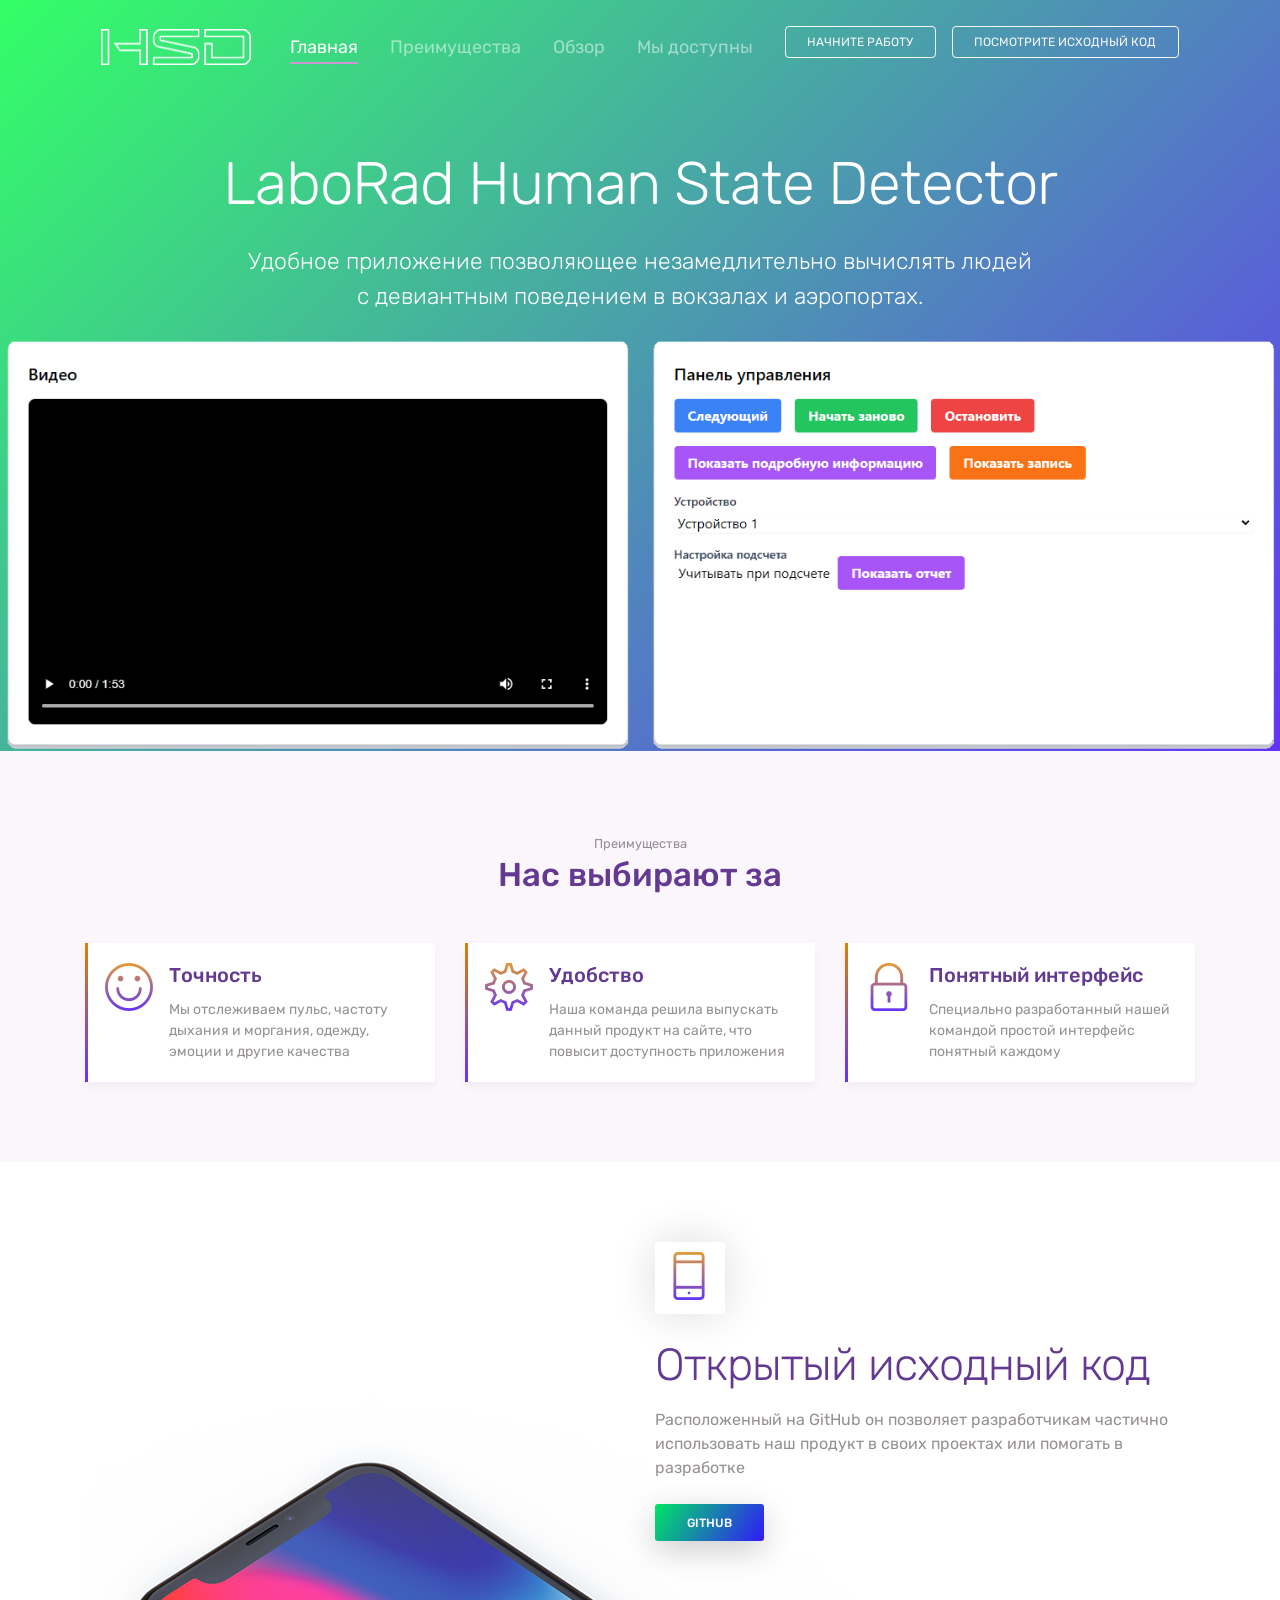
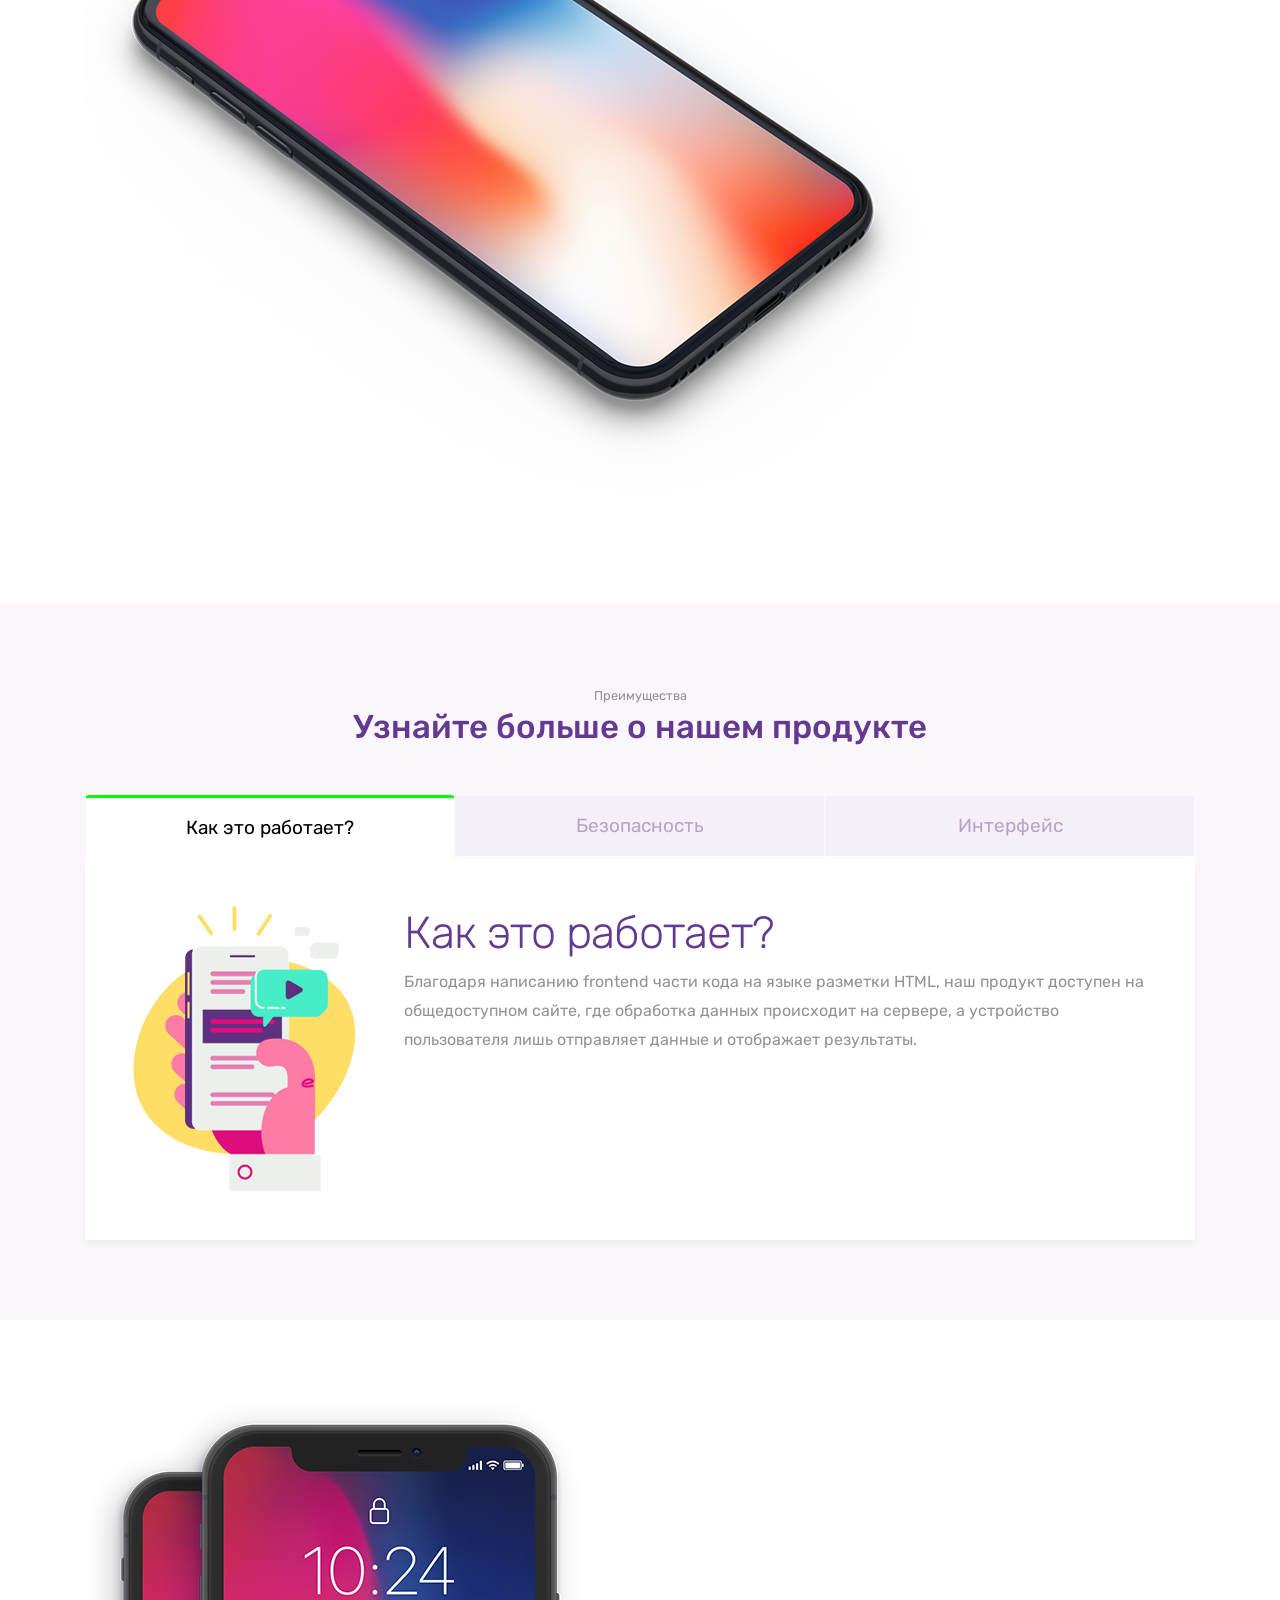
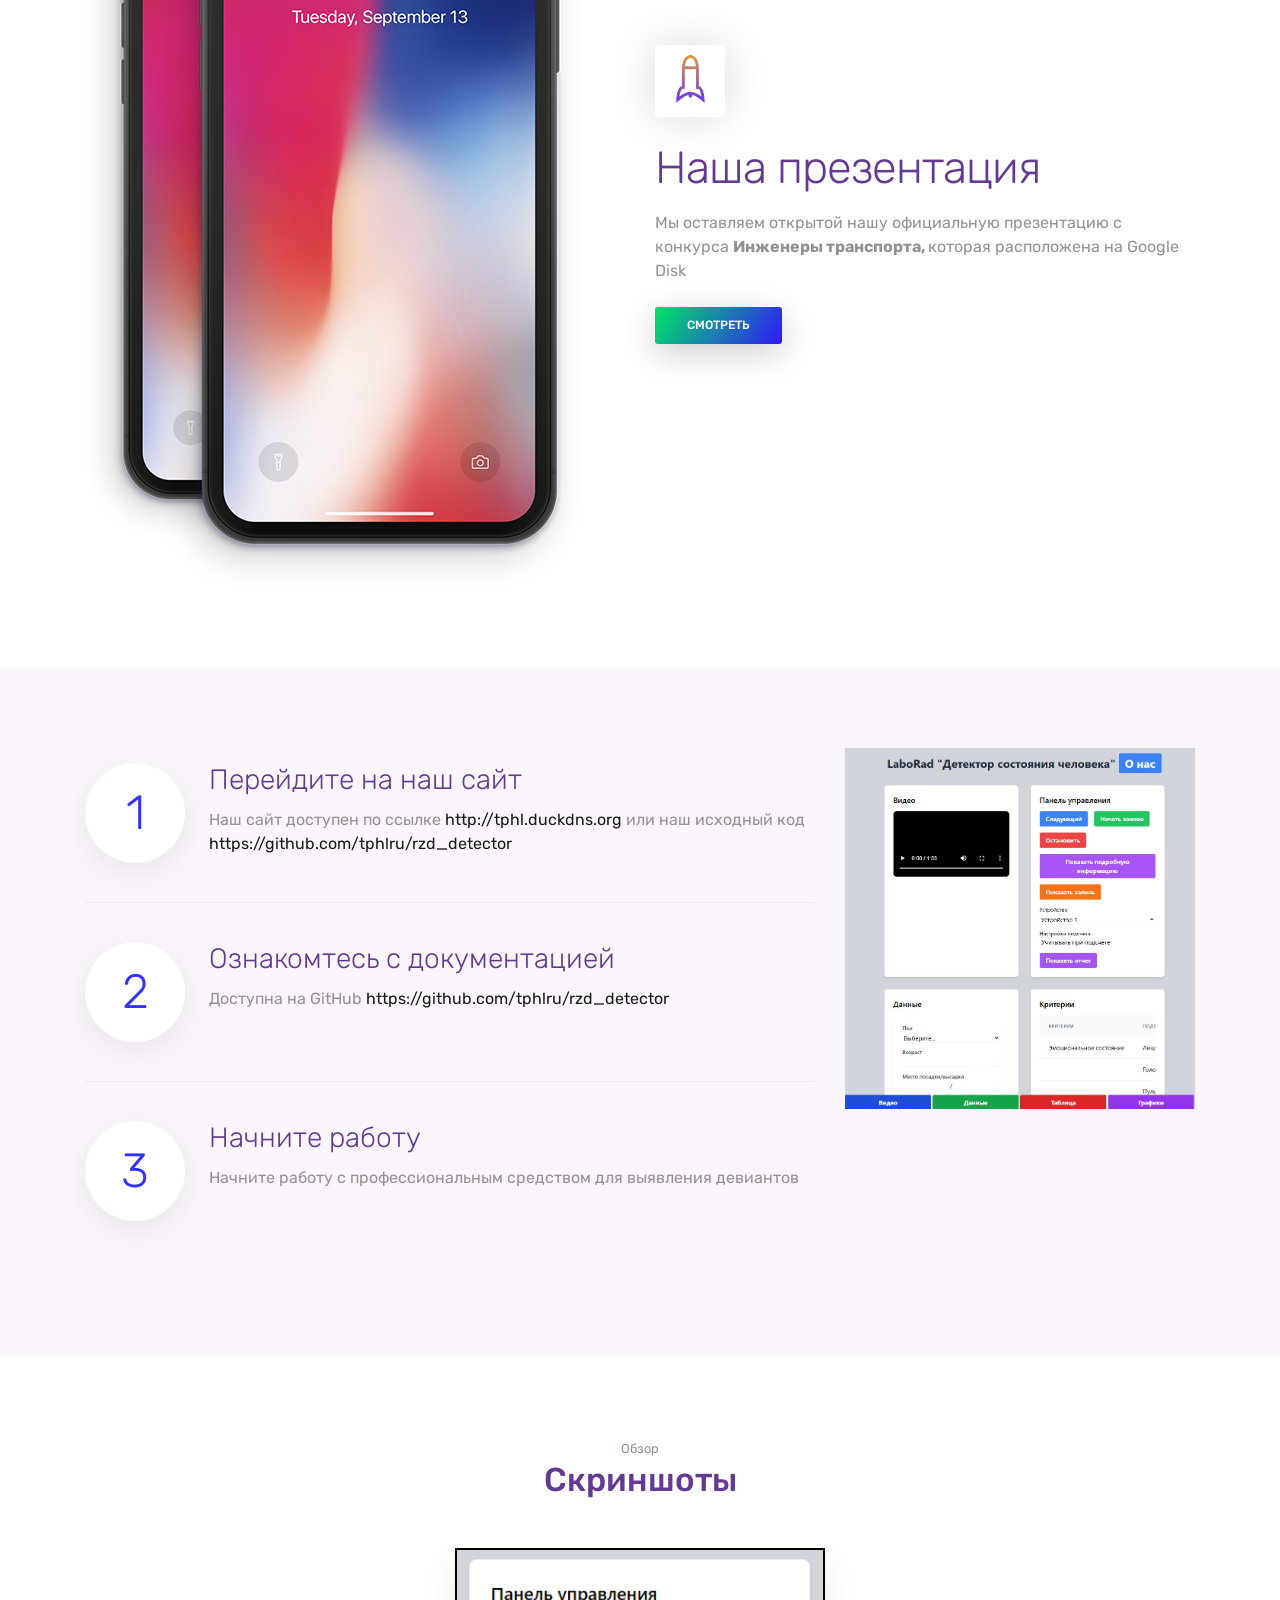
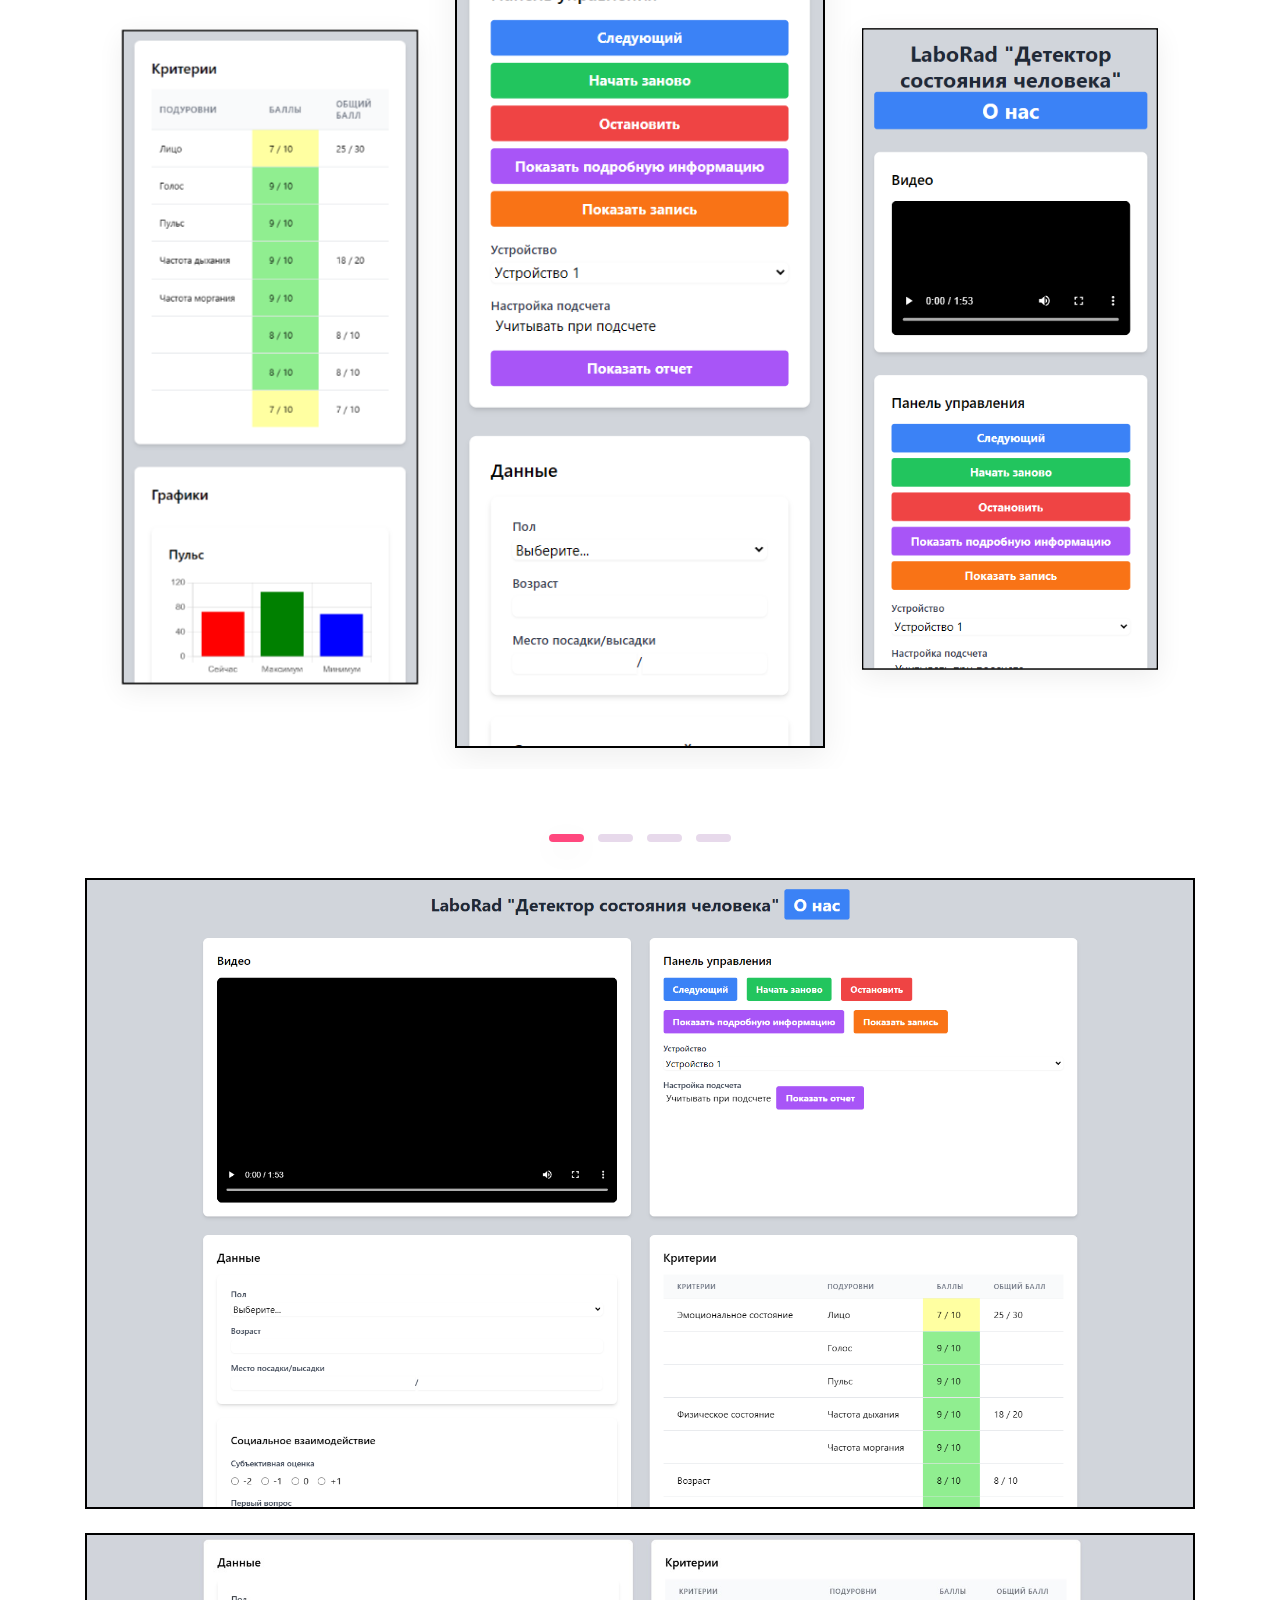
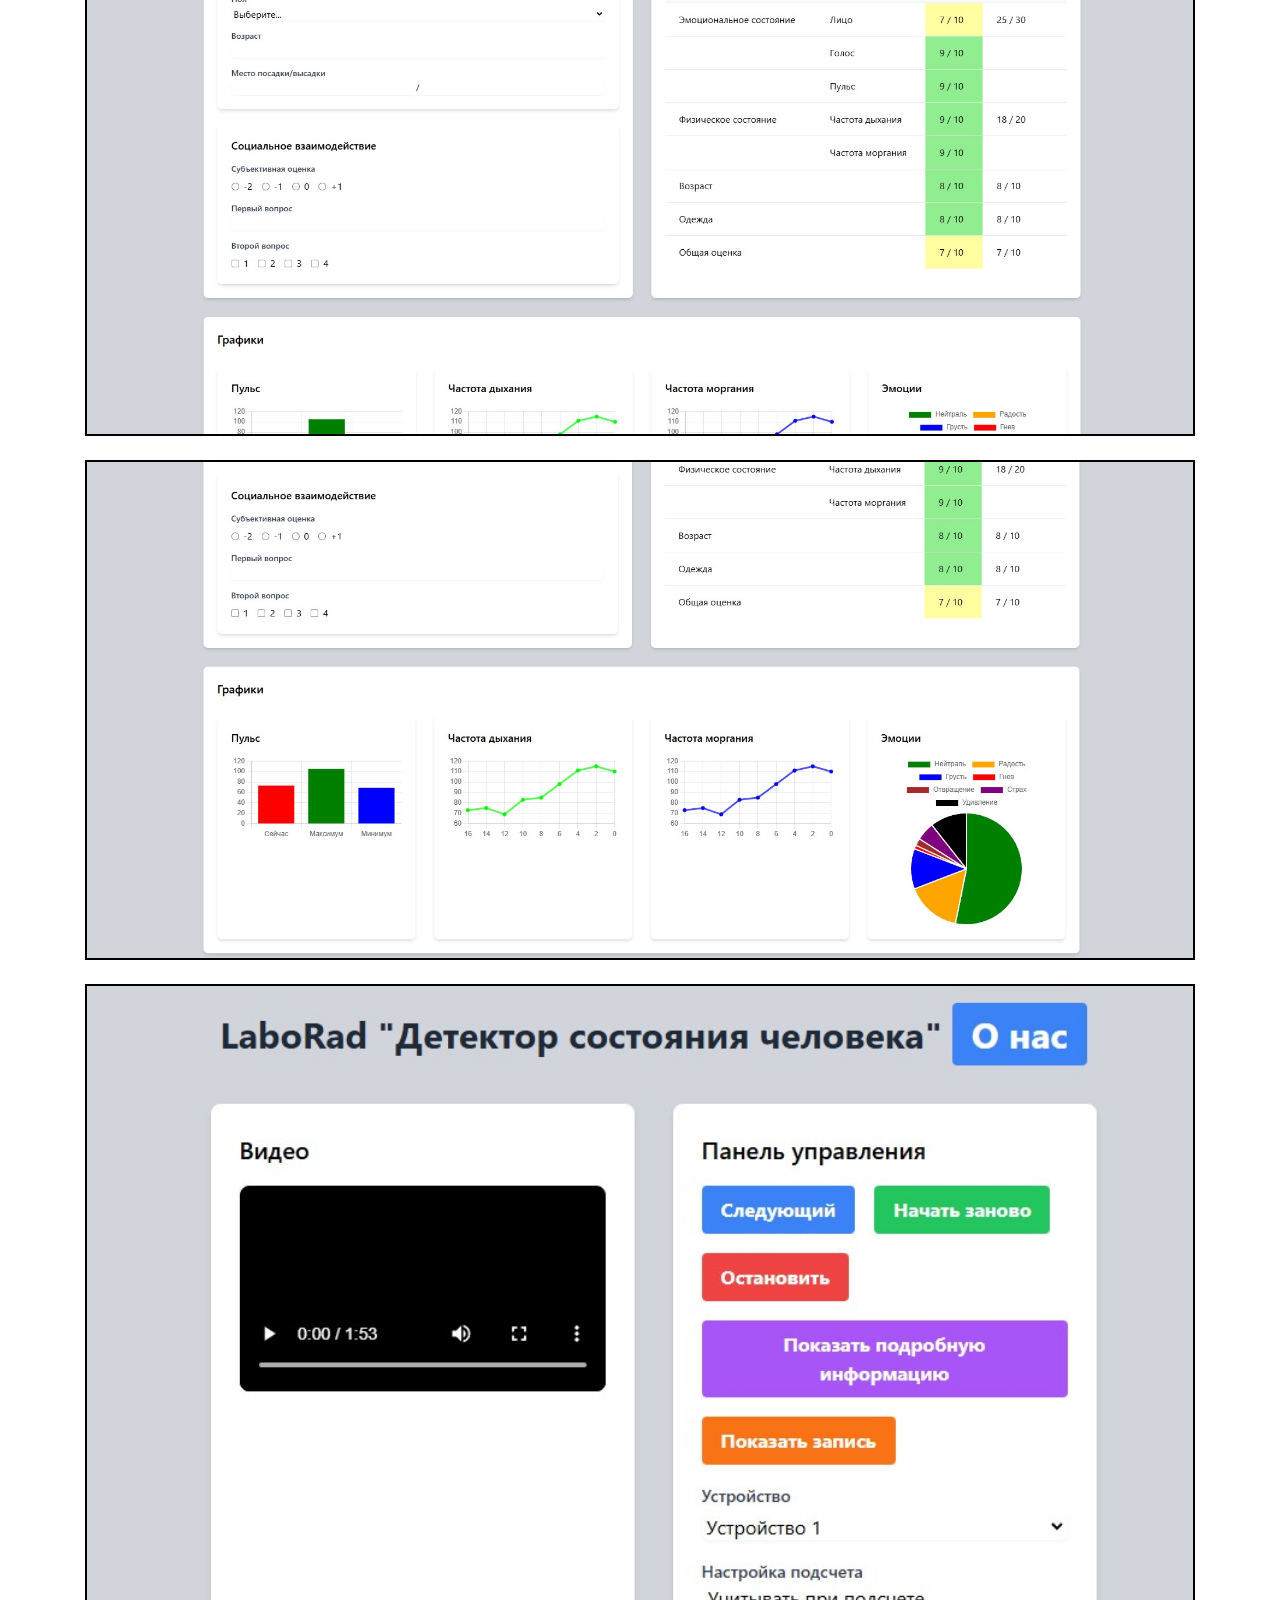
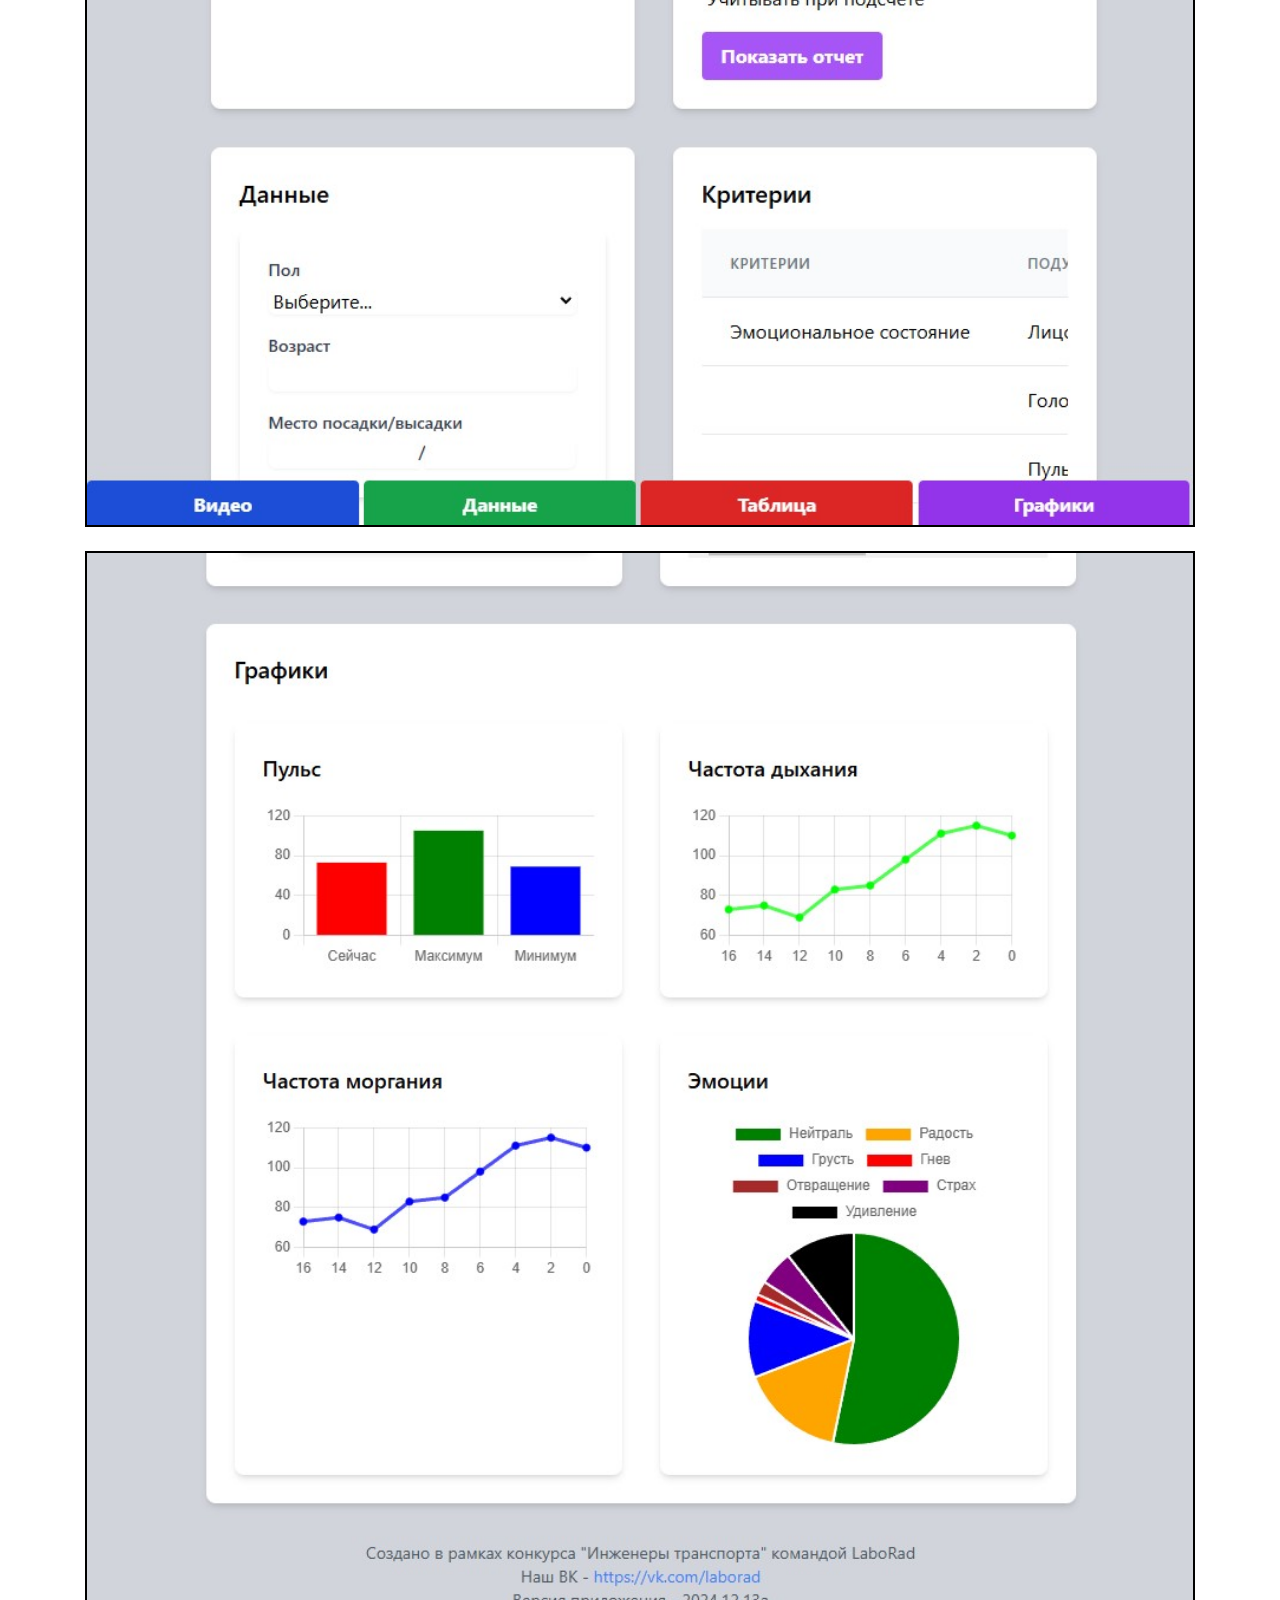
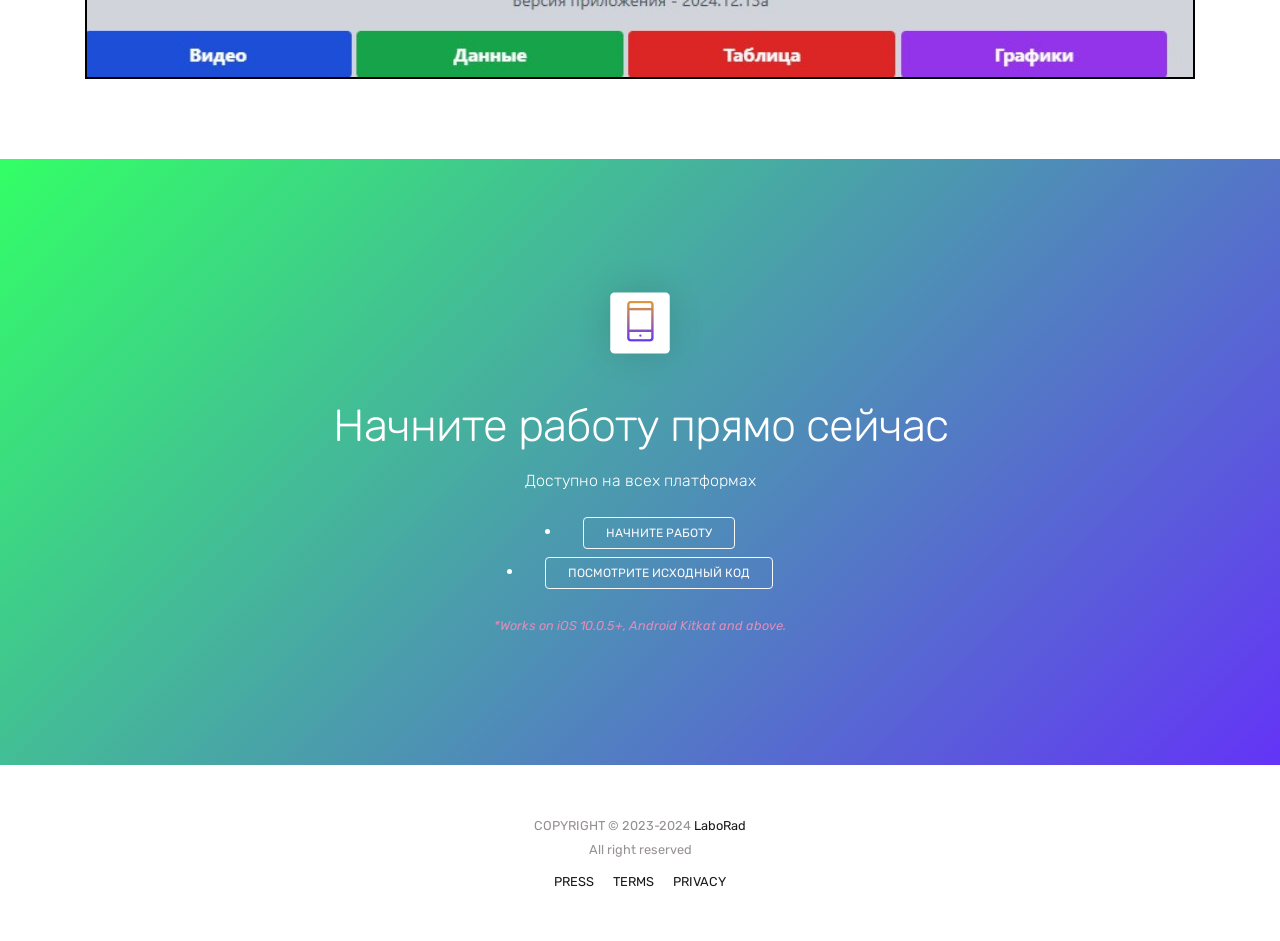
==== commit da3f922c: "Update index.html" ====
--- a/.main/index.html
+++ b/.main/index.html
@@ -424,7 +424,7 @@
         </div>
         <!-- // end .section -->
         <!-- // end .section -->
-        <div class="section pt-0">
+        <!-- <div class="section pt-0">
             <div class="container">
                 <div class="section-title mt-4">
                     <small>
@@ -465,7 +465,7 @@
                     </div>
                 </div>
             </div>
-        </div>
+        </div> -->
         <!-- // end .section -->
         <div class="section bg-gradient" id="contact">
             <div class="container">
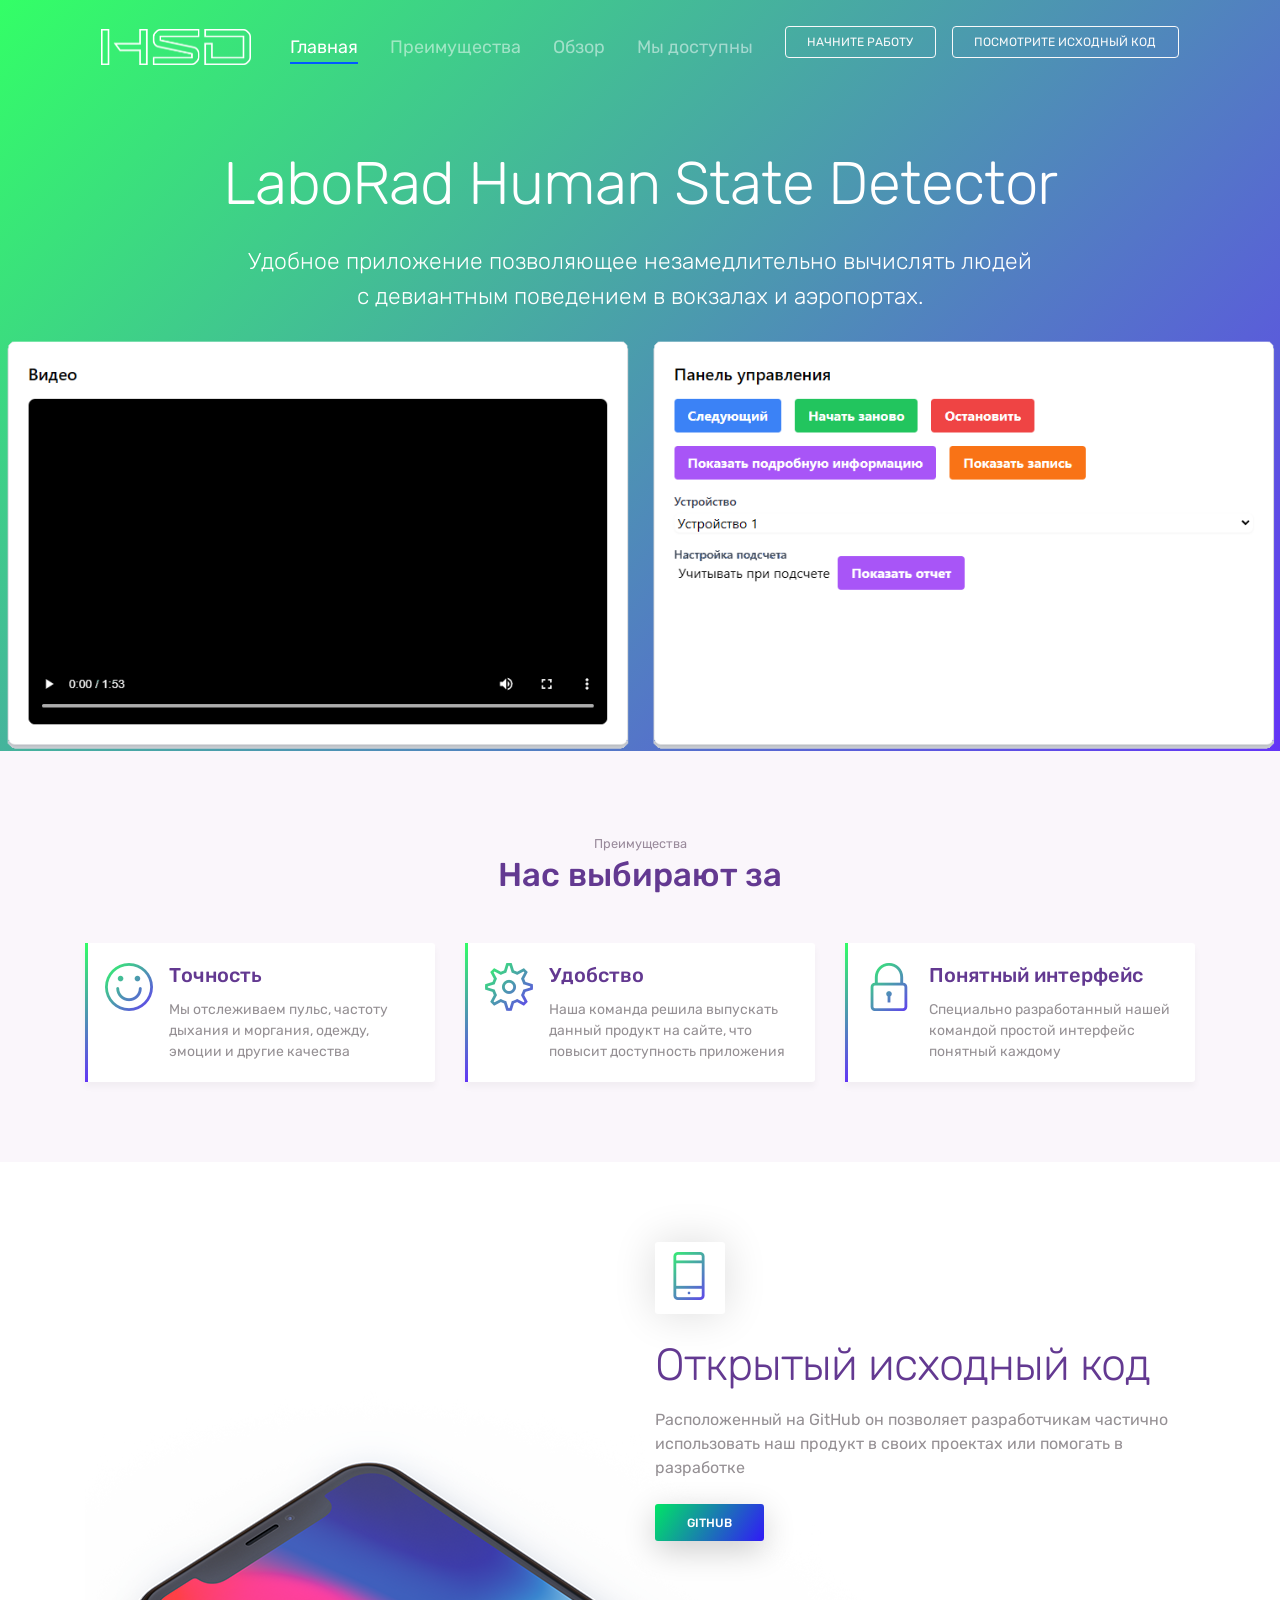
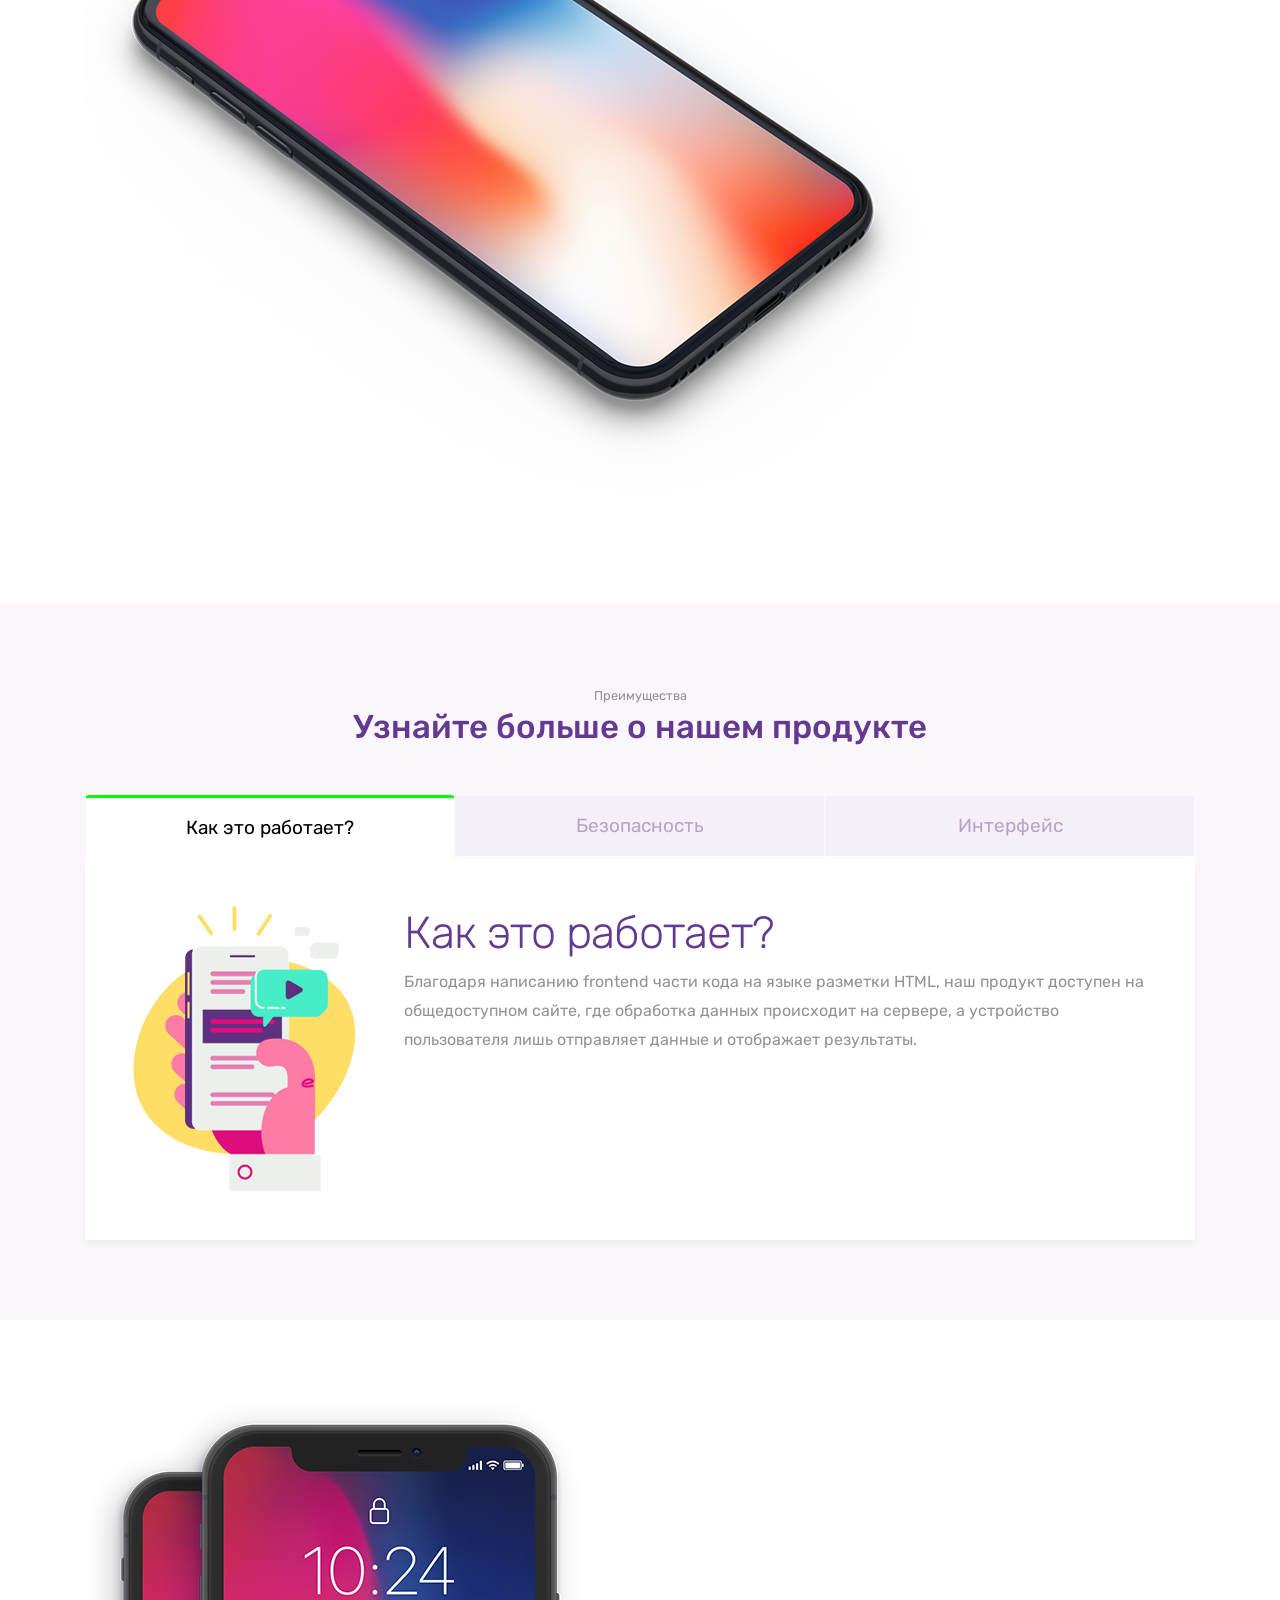
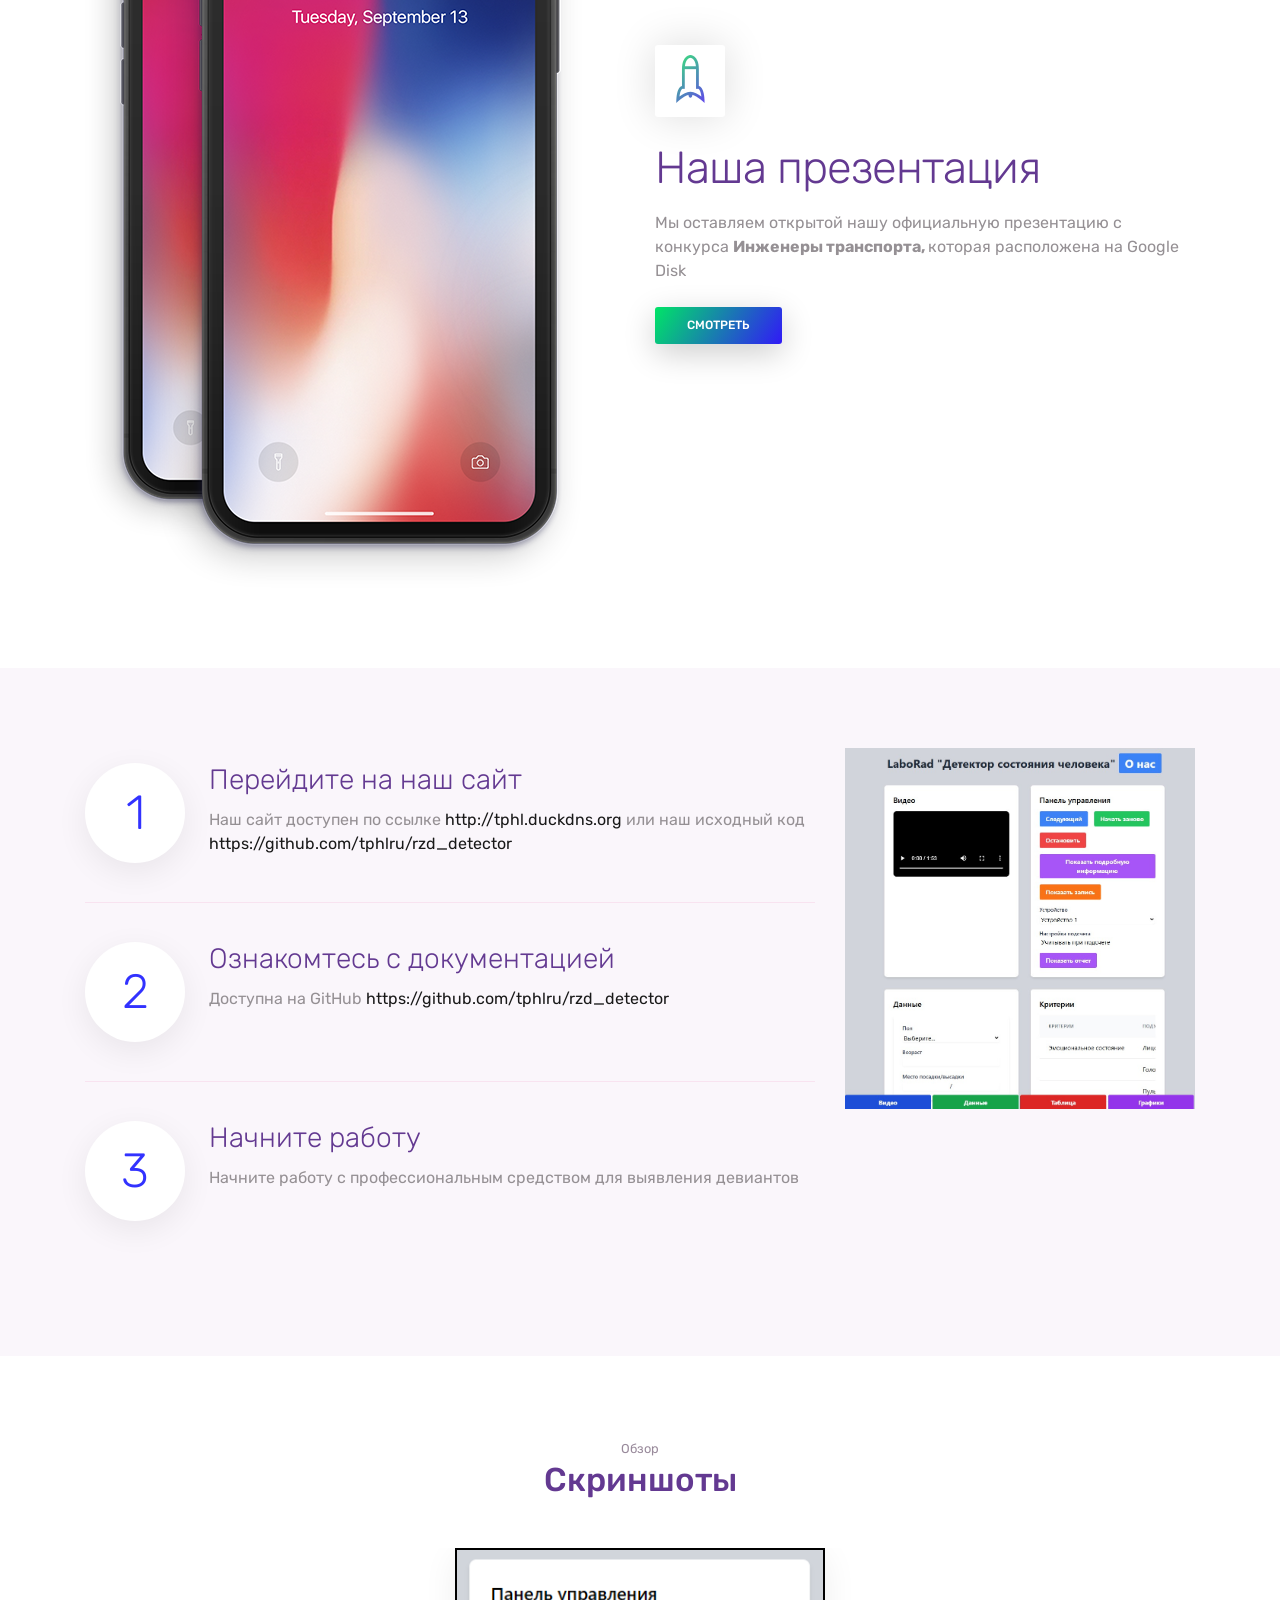
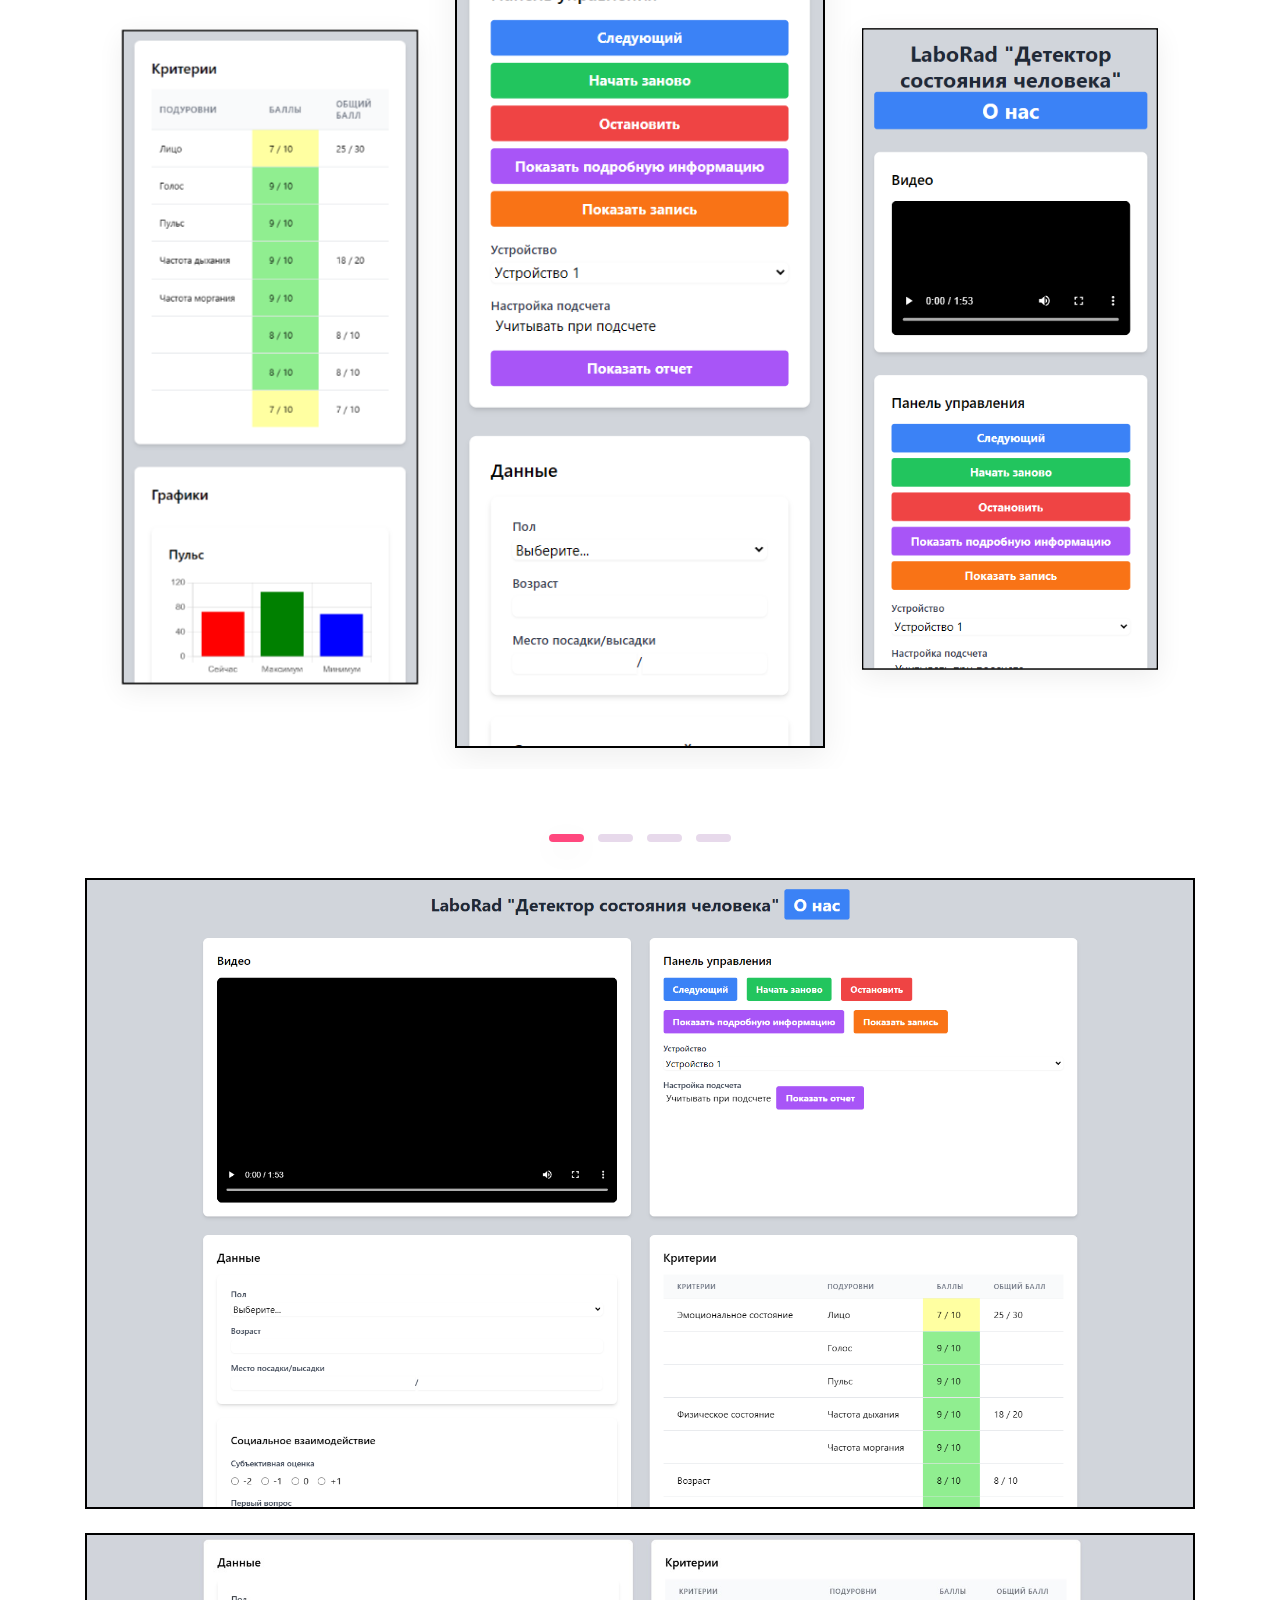
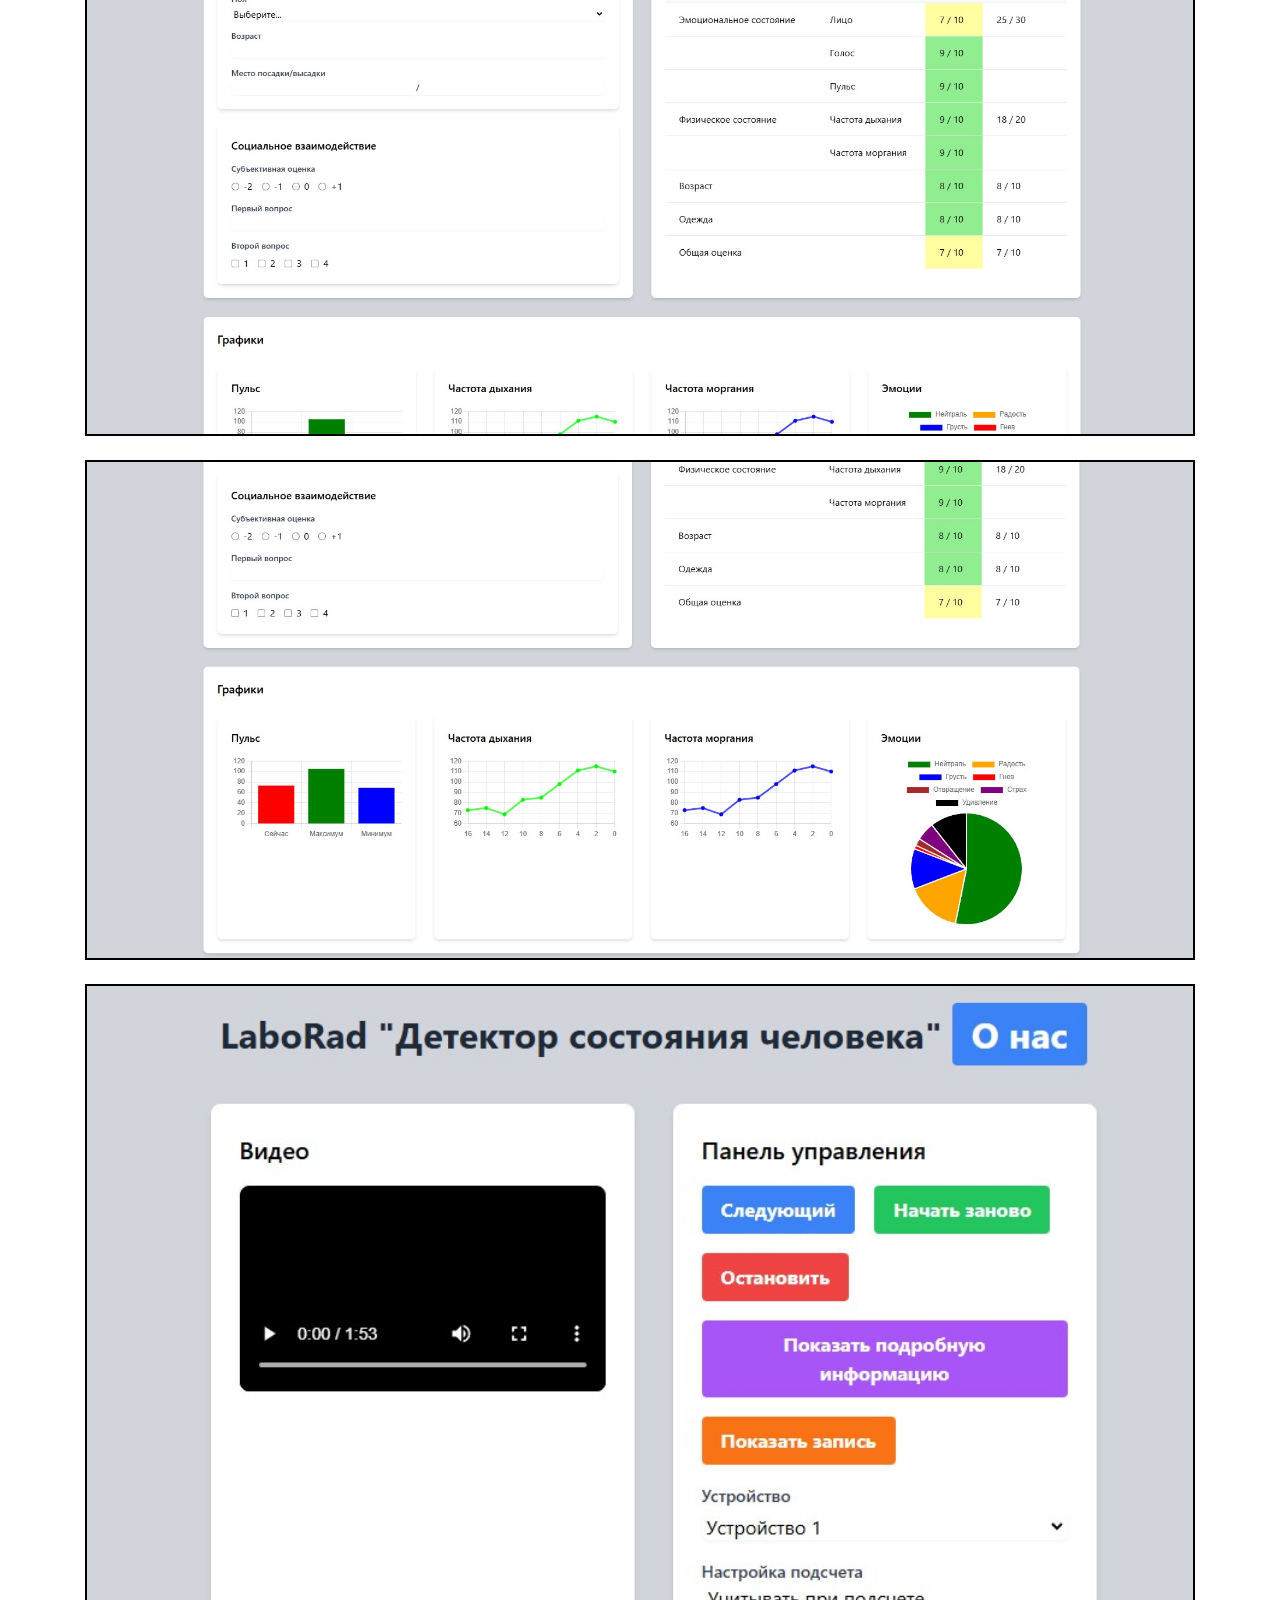
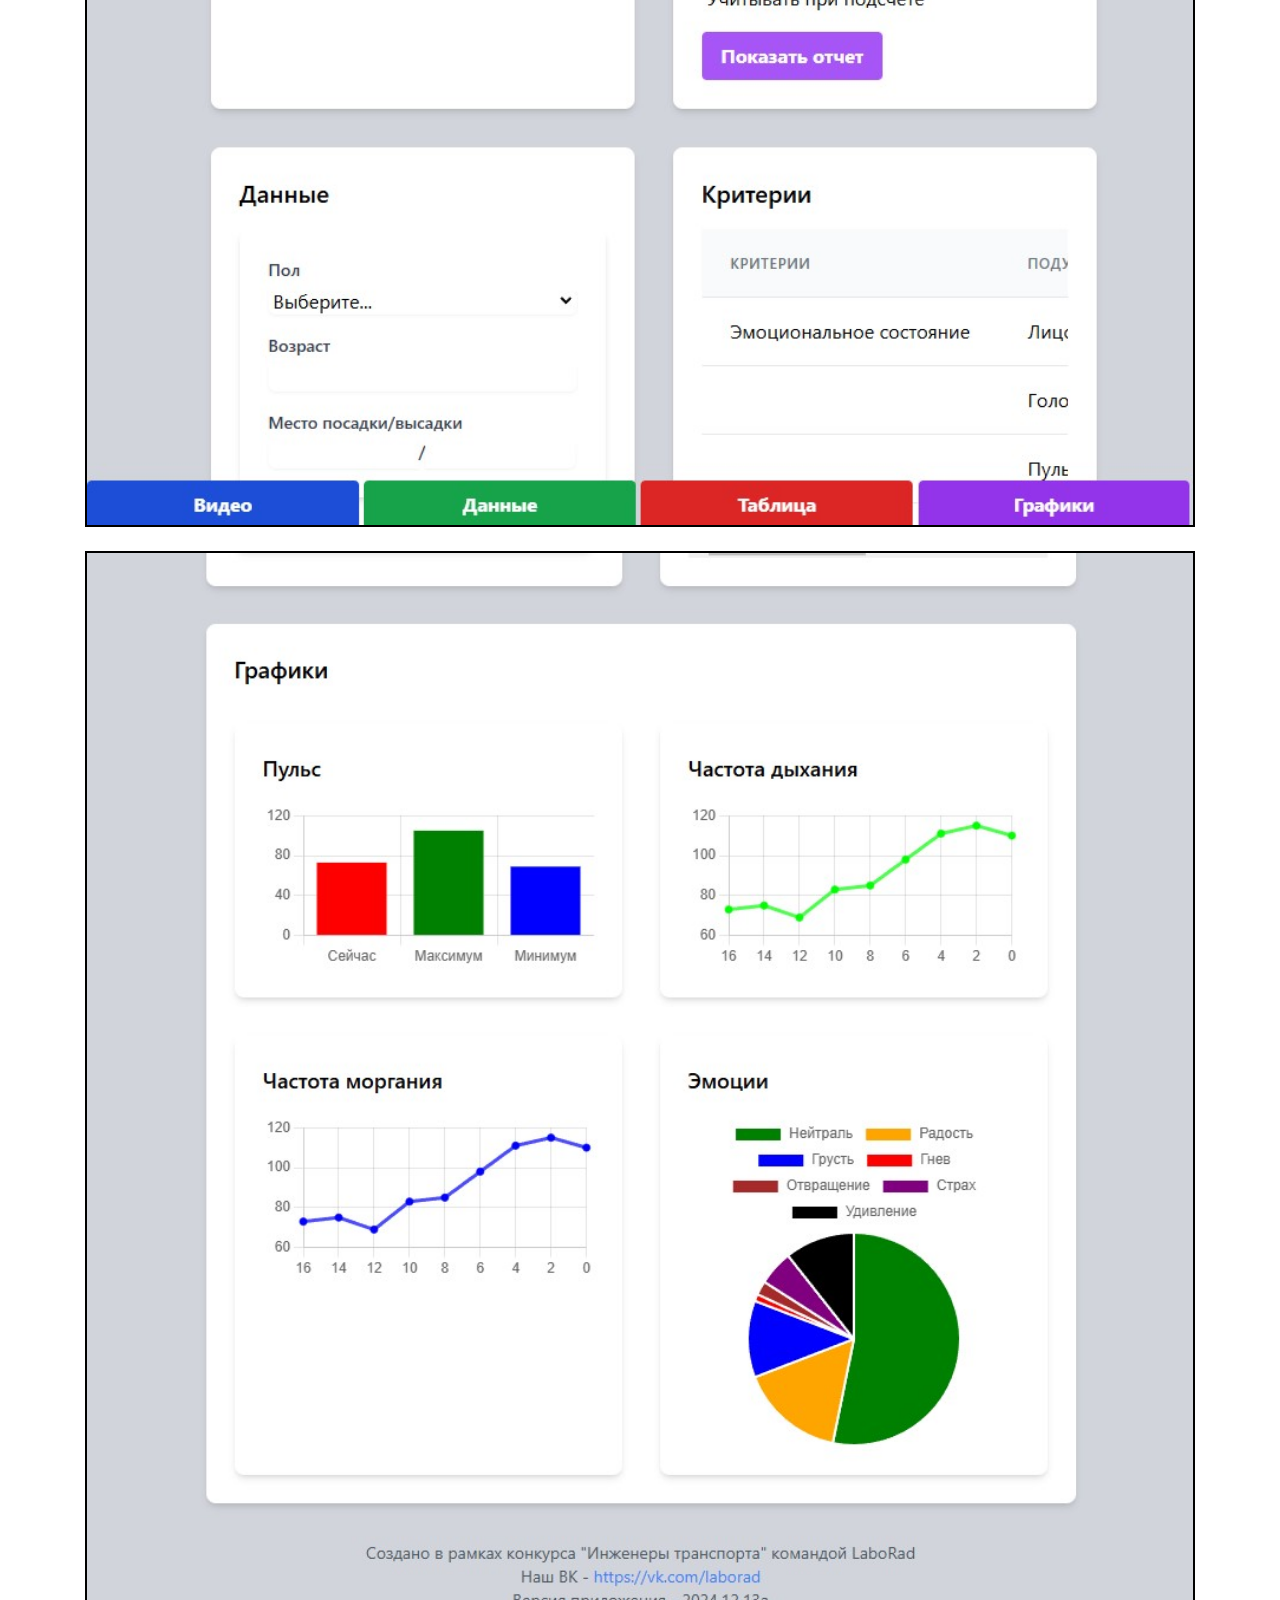
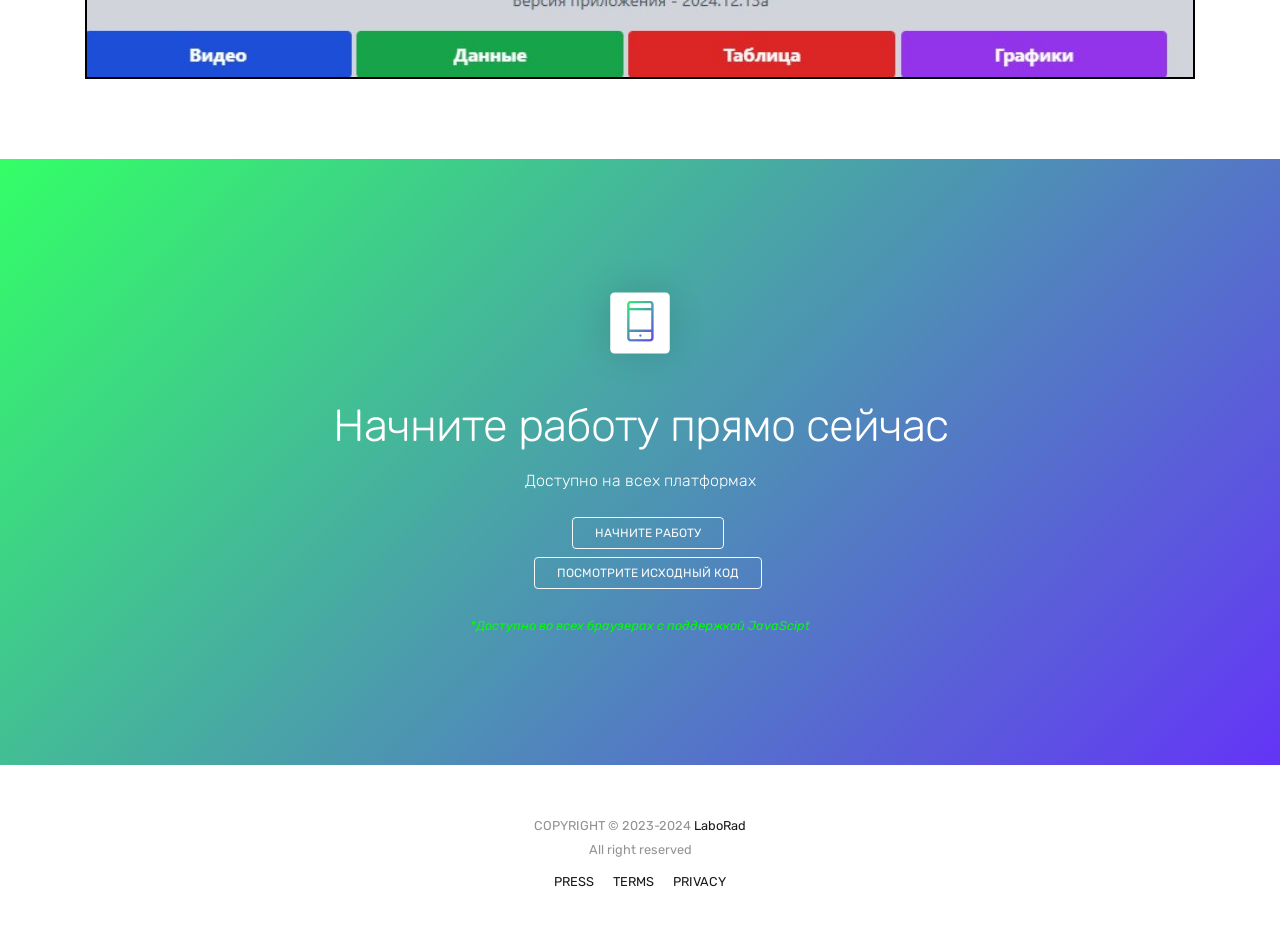
==== commit 496ffbe9: "Update landing page Changes:  - color underlining  - fixes" ====
--- a/.main/index.html
+++ b/.main/index.html
@@ -281,12 +281,12 @@
                                     </p>
                                     <p>
                                         <b>
-                                            Планшеты.
+                                            Планшеты
                                         </b>
                                         (только в горизонтальном режиме). Отличаются быстрым доступом ко всем функциям и оптимизированным для них интерфейсом
                                     </p>
                                     <p>
-                                        Для каждой версии предусмотрена переадресация с основной страницы
+                                        Для выбора устройства предусмотрена главная страница с выбором устройства и переходе в документацию и репозиторий при необходимости
                                     </p>
                                 </div>
                             </img>
@@ -481,21 +481,21 @@
                         Доступно на всех платформах
                     </p>
                     <div class="my-4">
-                        <li class="nav-item mb-2">
+                        <div class="nav-item mb-2">
                             <a class="btn btn-outline-light my-3 my-sm-0 ml-lg-3" href="http://tphl.duckdns.org/">
                                 Начните работу
                             </a>
-                        </li>
-                        <li class="nav-item">
+                        </div>
+                        <div class="nav-item">
                             <a class="btn btn-outline-light my-3 my-sm-0 ml-lg-3" href="https://github.com/tphlru/rzd_detector">
                                 посмотрите исходный код
                             </a>
-                        </li>
+                        </div>
                     </div>
                     <p class="text-primary">
                         <small>
                             <i>
-                                *Works on iOS 10.0.5+, Android Kitkat and above.
+                                *Доступно во всех браузерах с поддержкой JavaScipt
                             </i>
                         </small>
                     </p>
--- a/.main/css/style.css
+++ b/.main/css/style.css
@@ -91,7 +91,7 @@
 }
 
 .text-primary {
-    color: #e38cb7 !important;
+    color: #00ff00 !important;
 }
 
 .light-font {
@@ -213,7 +213,7 @@
     }
     .navbar-nav>.nav-item>.nav-link.active:after {
         content: "";
-        border-bottom: 2px solid #cd99d4;
+        border-bottom: 2px solid #0059ff;
         left: 1rem;
         right: 1rem;
         bottom: 5px;
@@ -283,9 +283,9 @@
 
 .gradient-fill:before {
     color: #fc73b4;
-    background: -moz-linear-gradient(top, rgba(219, 129, 0, 0.8) 0%, rgba(61, 1, 245, 0.8) 100%);
-    background: -webkit-linear-gradient(top,rgba(219, 129, 0, 0.8) 0%, rgba(61, 1, 245, 0.8) 100%);
-    background: linear-gradient(to bottom, rgba(219, 129, 0, 0.8) 0%, rgba(61, 1, 245, 0.8) 100%);
+    background: -moz-linear-gradient(top,  rgba(0, 255, 64, 0.8) 0%, rgba(61, 1, 245, 0.8) 100%);
+    background: -webkit-linear-gradient(top,  rgba(0, 255, 64, 0.8) 0%, rgba(61, 1, 245, 0.8) 100%);
+    background: linear-gradient( 135deg, rgba(0, 255, 64, 0.8) 0%, rgba(61, 1, 245, 0.8) 100%);
     -webkit-background-clip: text;
     background-clip: text;
     -webkit-text-fill-color: transparent;
@@ -312,9 +312,9 @@
     position: absolute;
     width: 3px;
     color: #fc73b4;
-    background: -moz-linear-gradient(top, rgba(219, 129, 0, 1) 0%, rgba(61, 1, 245, 0.8) 100%);
-    background: -webkit-linear-gradient(top, rgba(219, 129, 0, 1) 0%, rgba(61, 1, 245, 0.8) 100%);
-    background: linear-gradient(to bottom, rgba(219, 129, 0, 1) 0%, rgba(61, 1, 245, 0.8) 100%);
+    background: -moz-linear-gradient(top,  rgba(0, 255, 64, 0.8) 0%, rgba(61, 1, 245, 0.8) 100%);
+    background: -webkit-linear-gradient(top,  rgba(0, 255, 64, 0.8) 0%, rgba(61, 1, 245, 0.8) 100%);
+    background: linear-gradient( 135deg, rgba(0, 255, 64, 0.8) 0%, rgba(61, 1, 245, 0.8) 100%);
     top: 0;
     bottom: 0;
     left: 0;
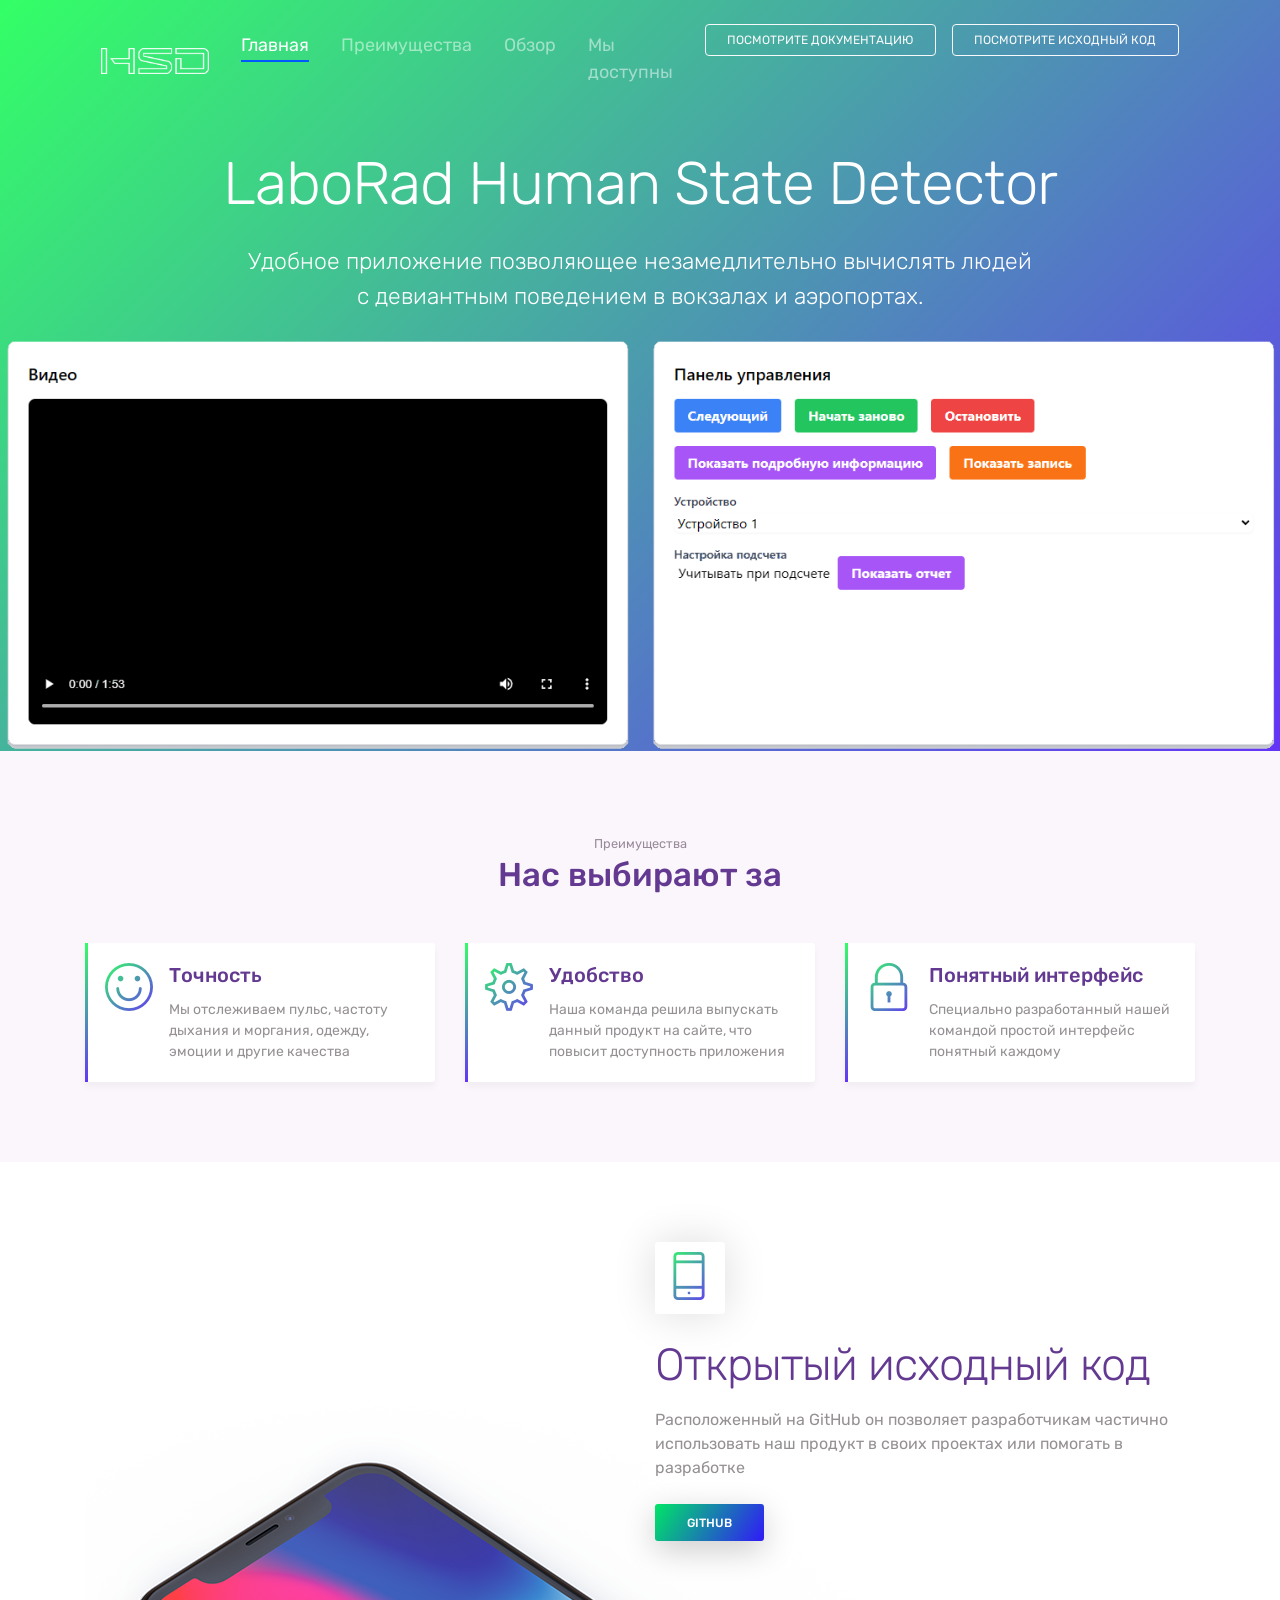
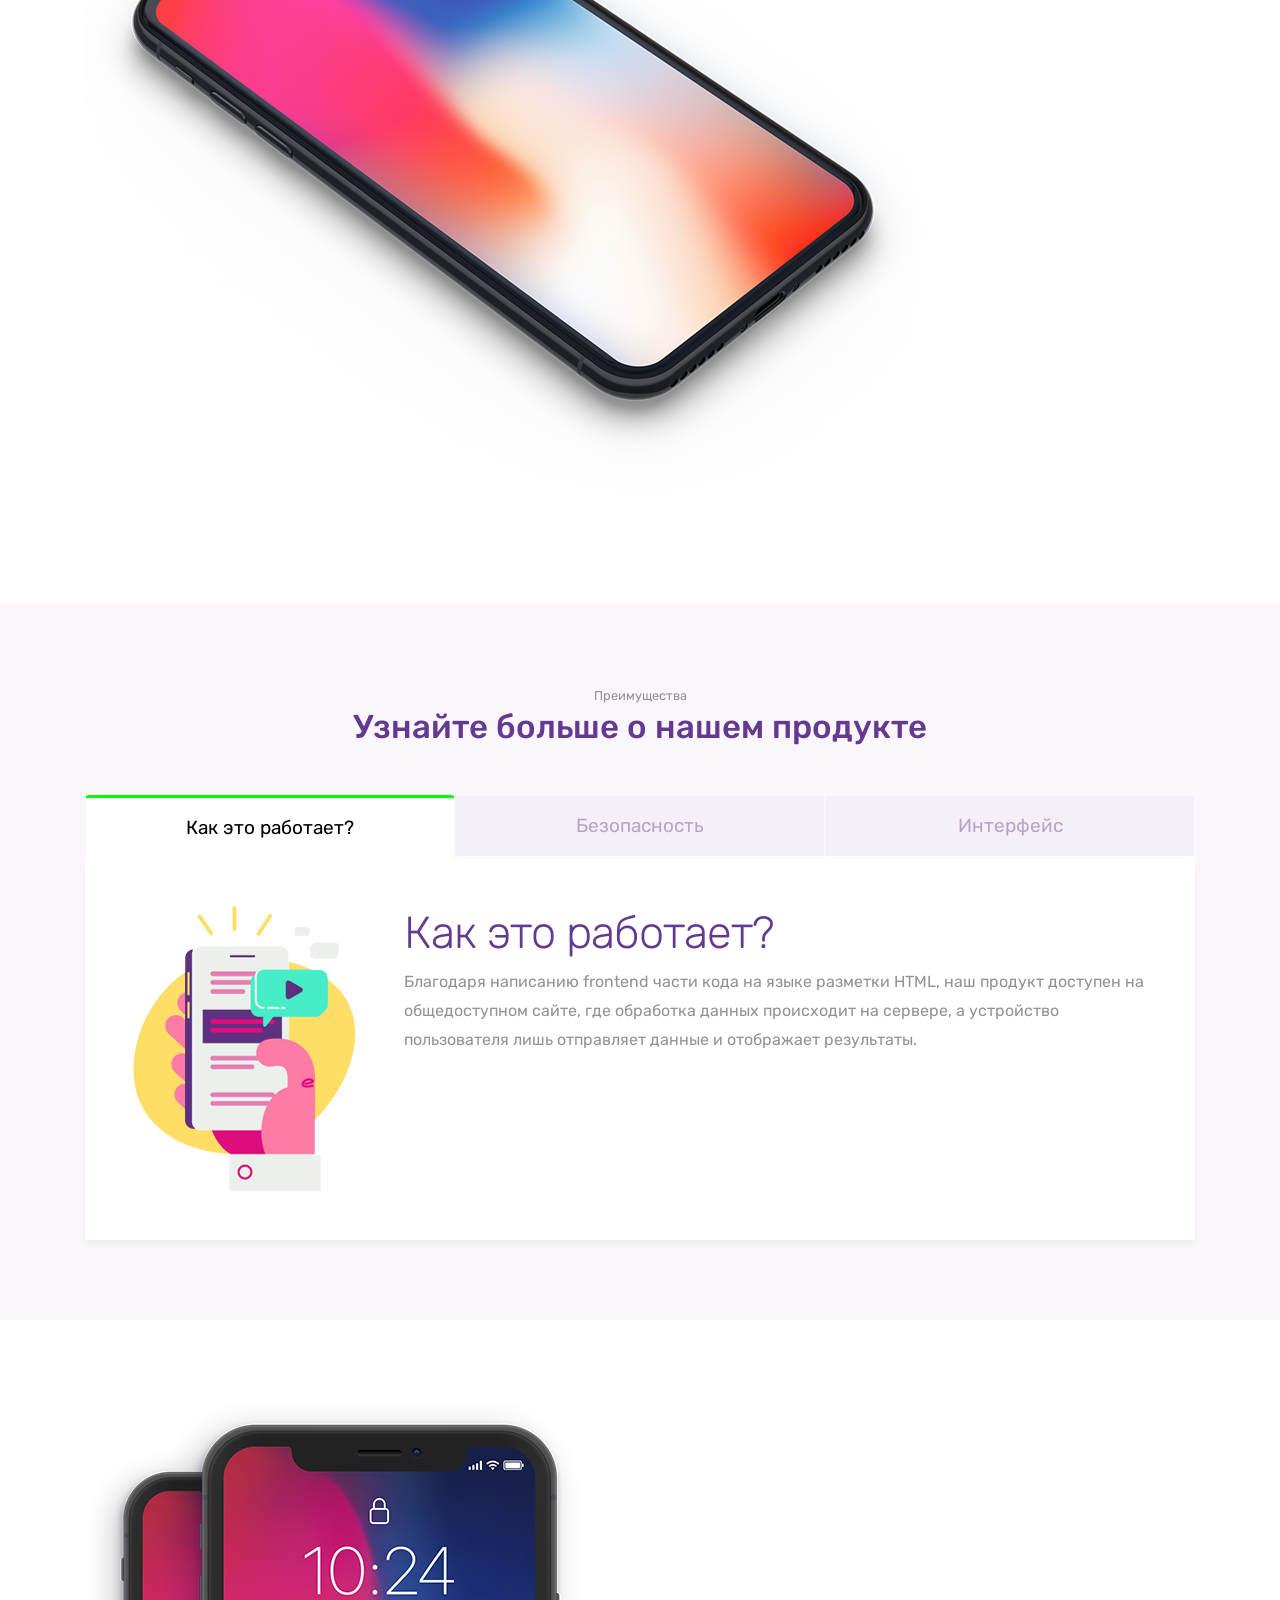
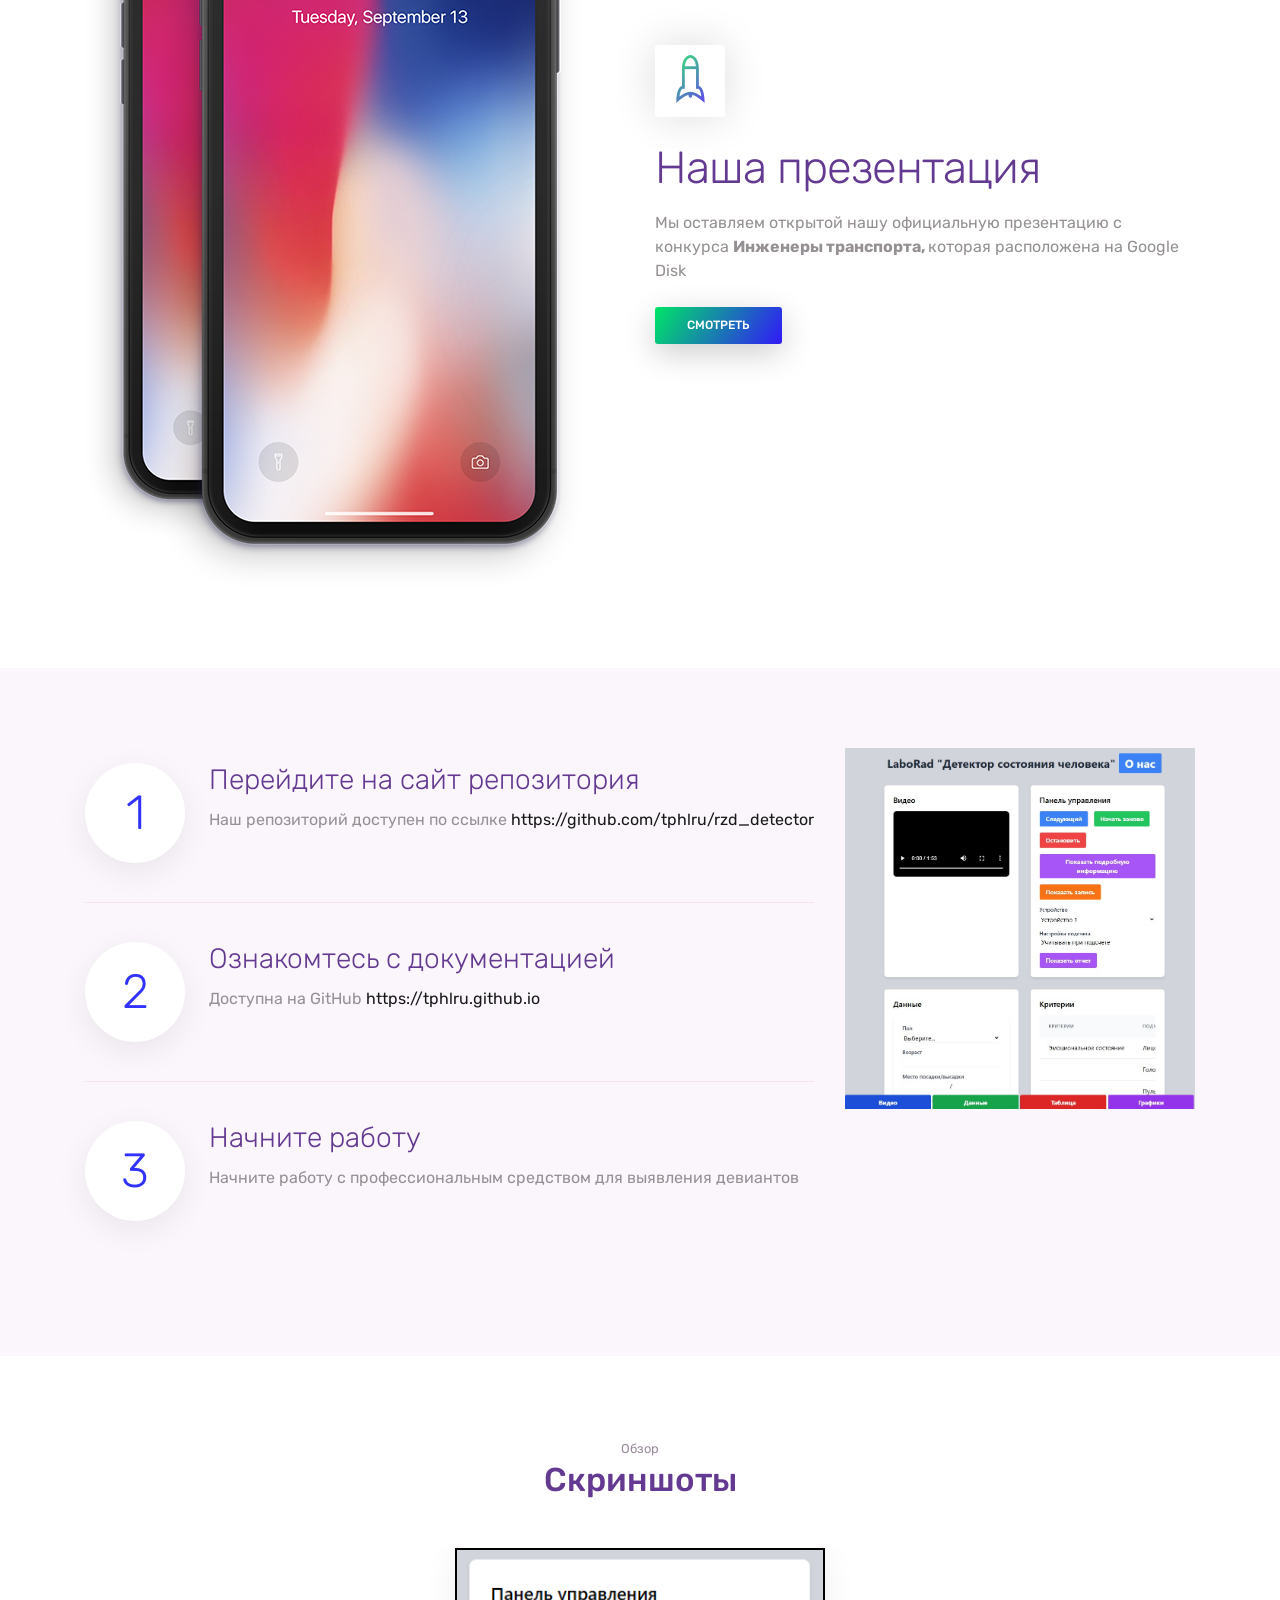
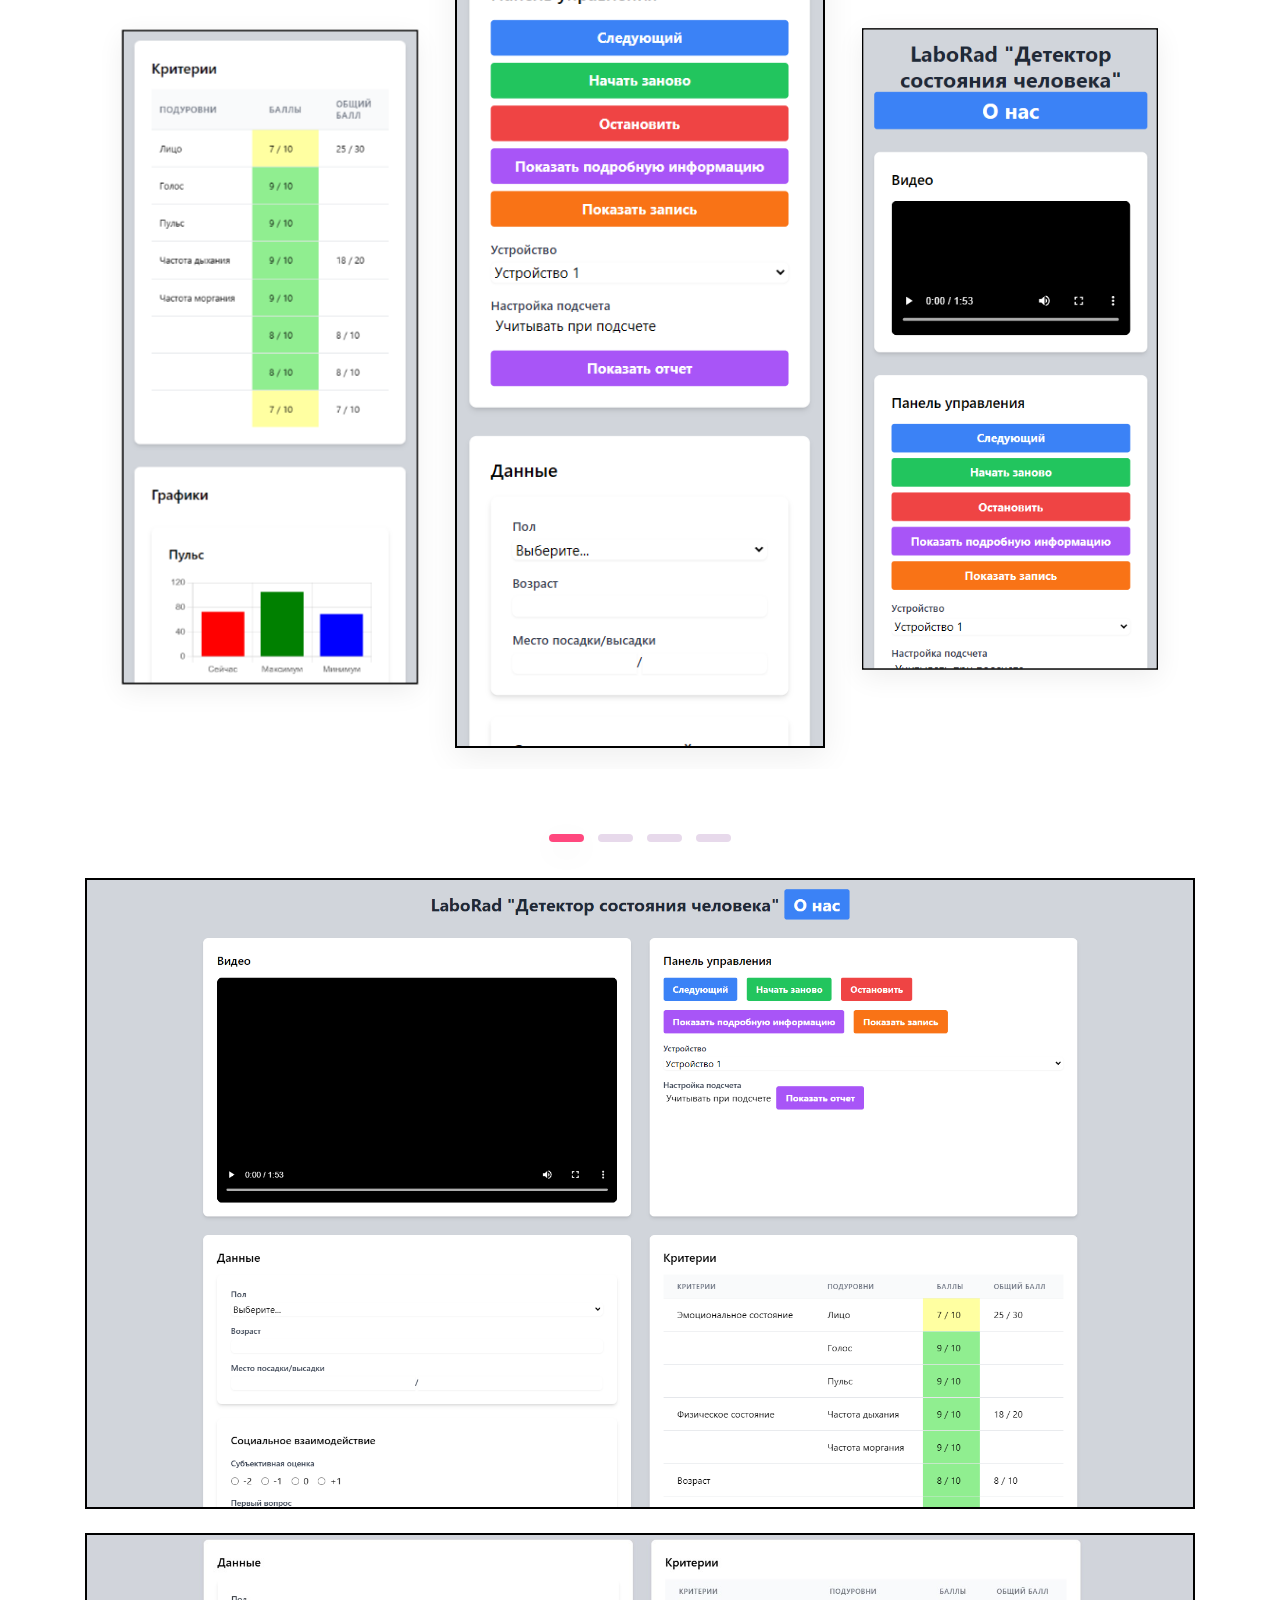
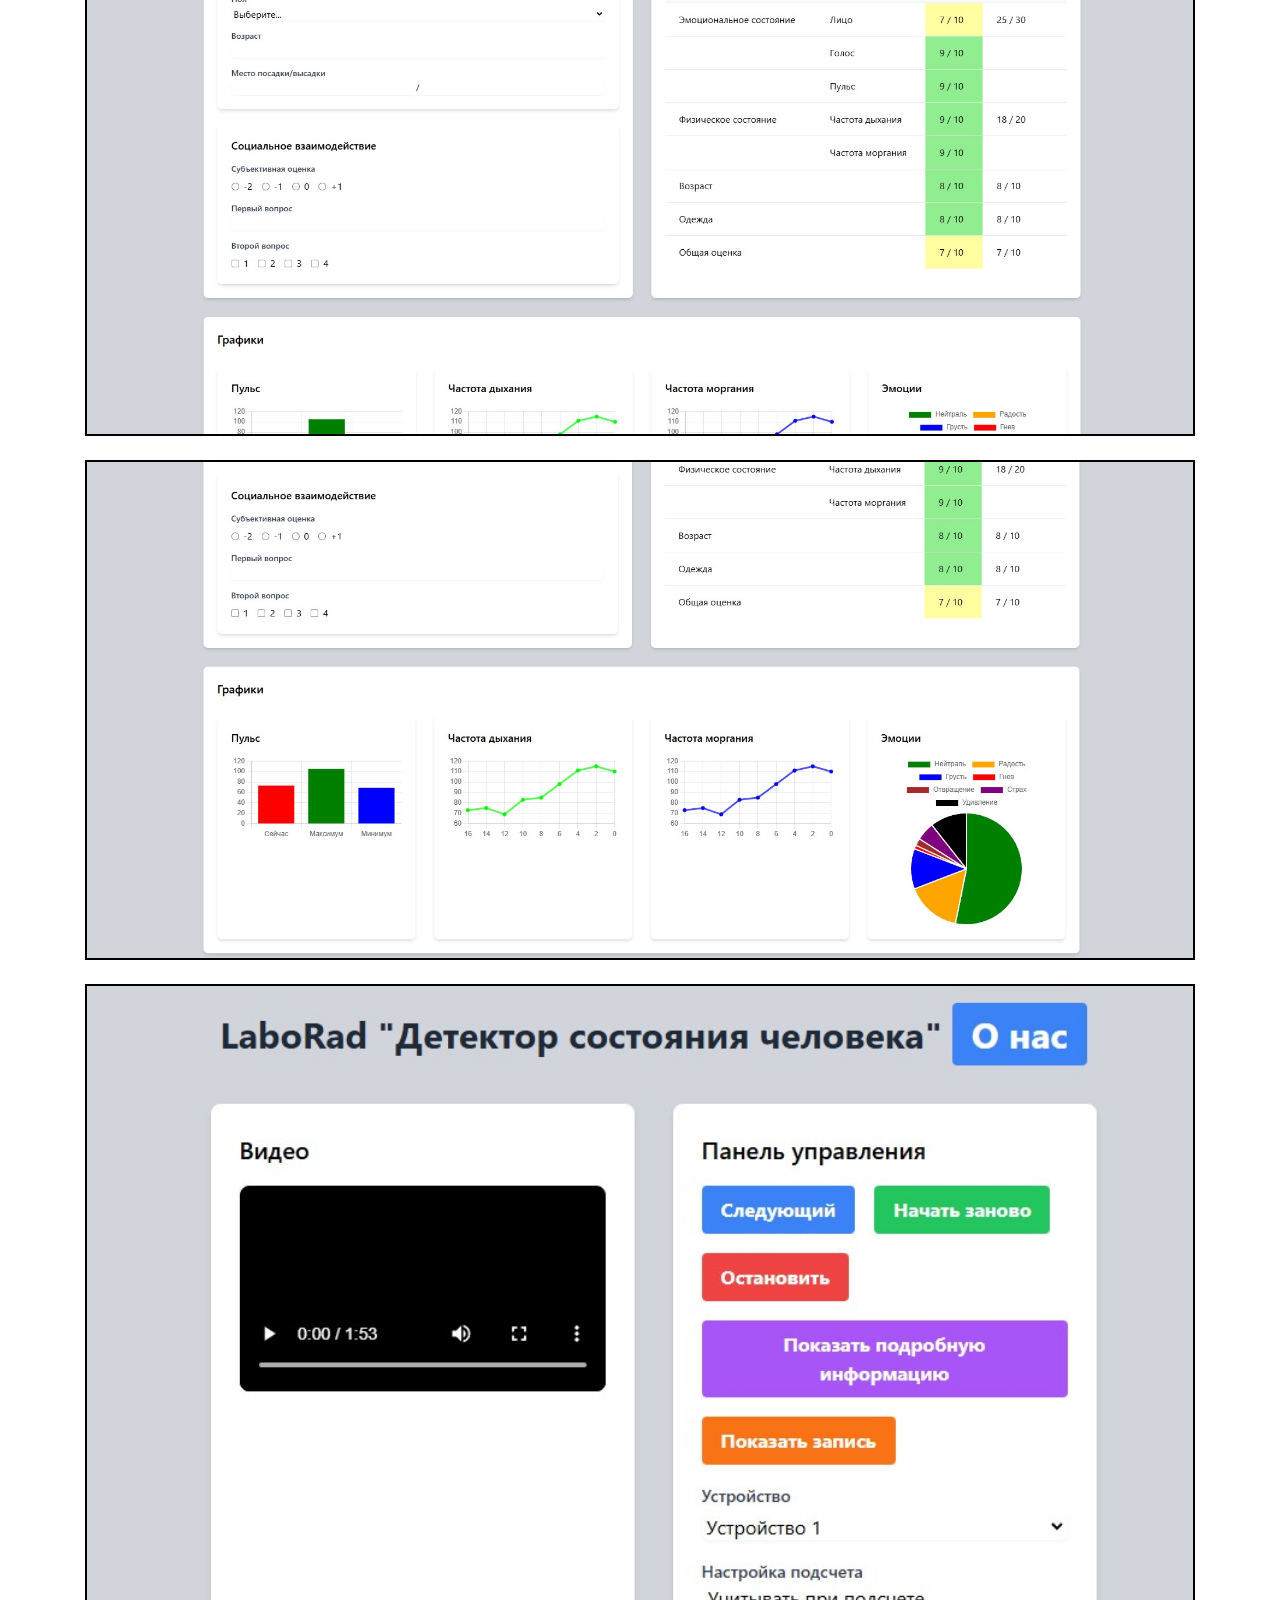
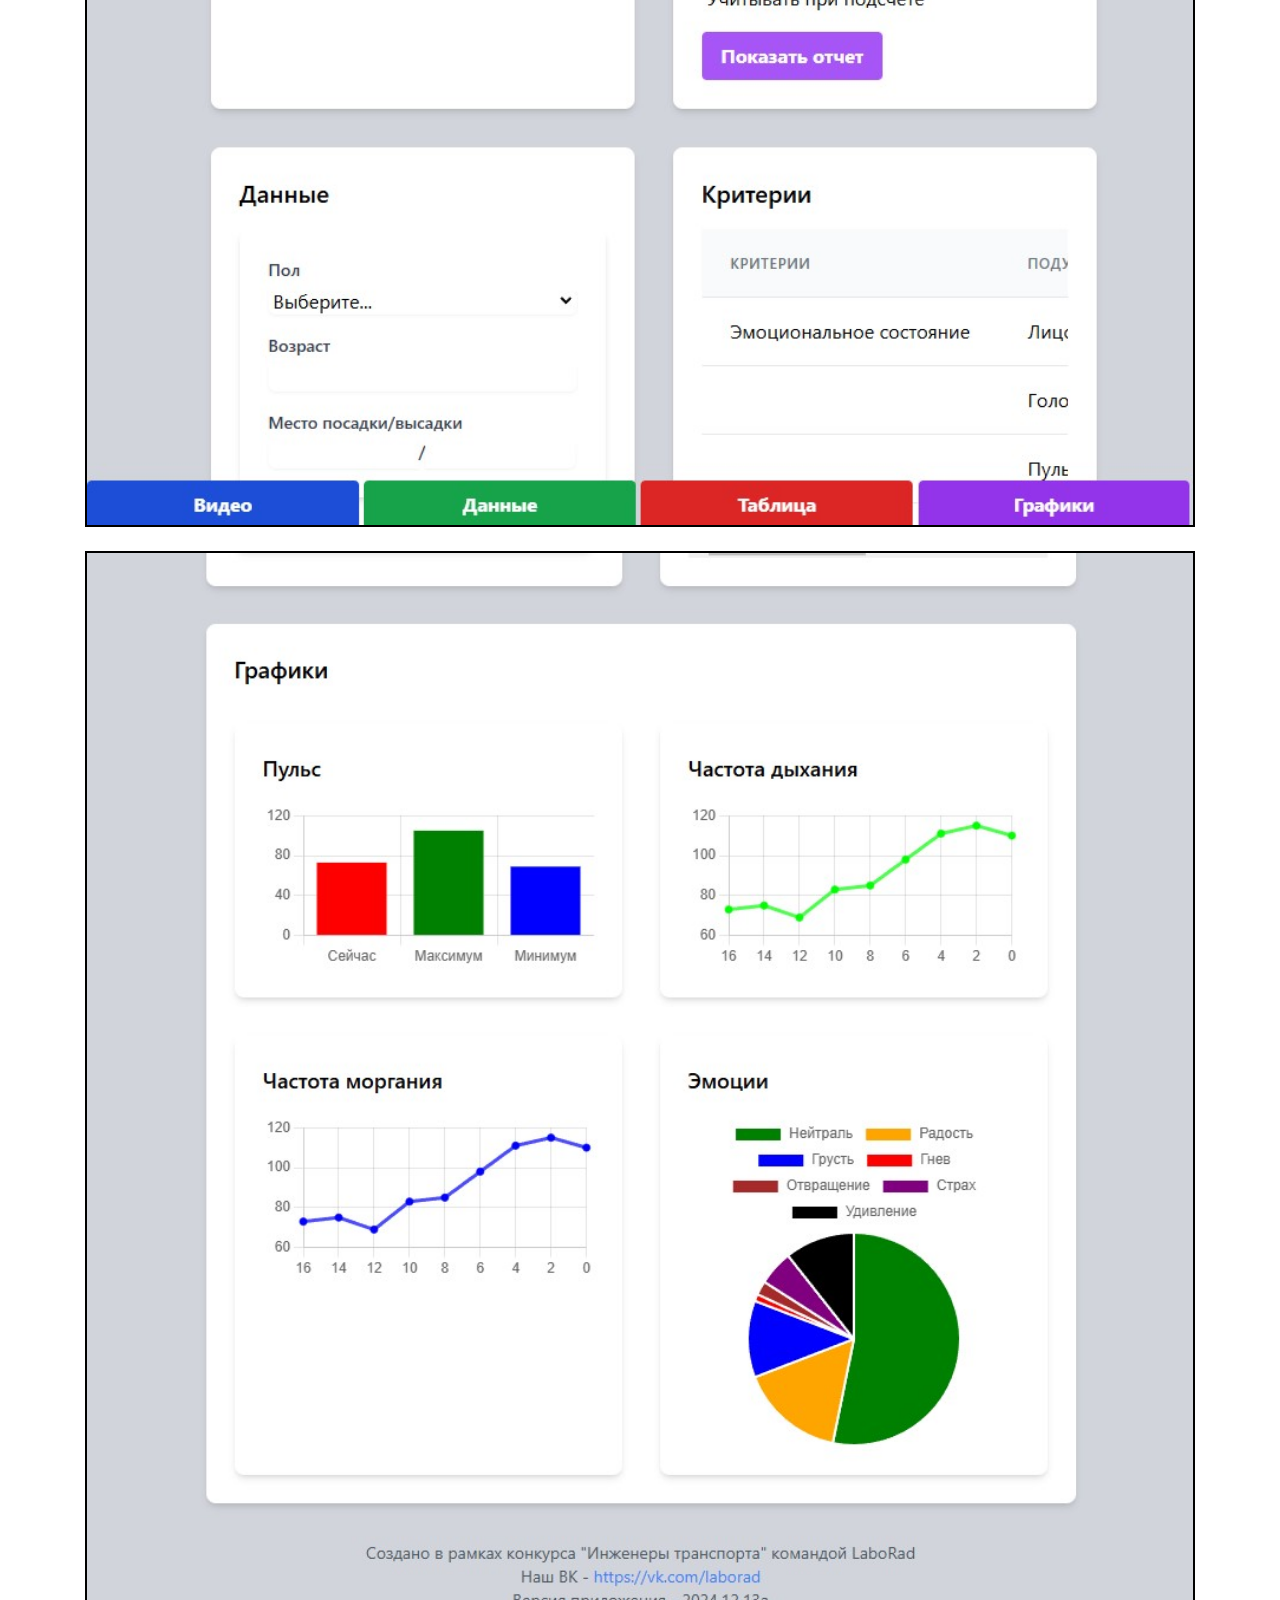
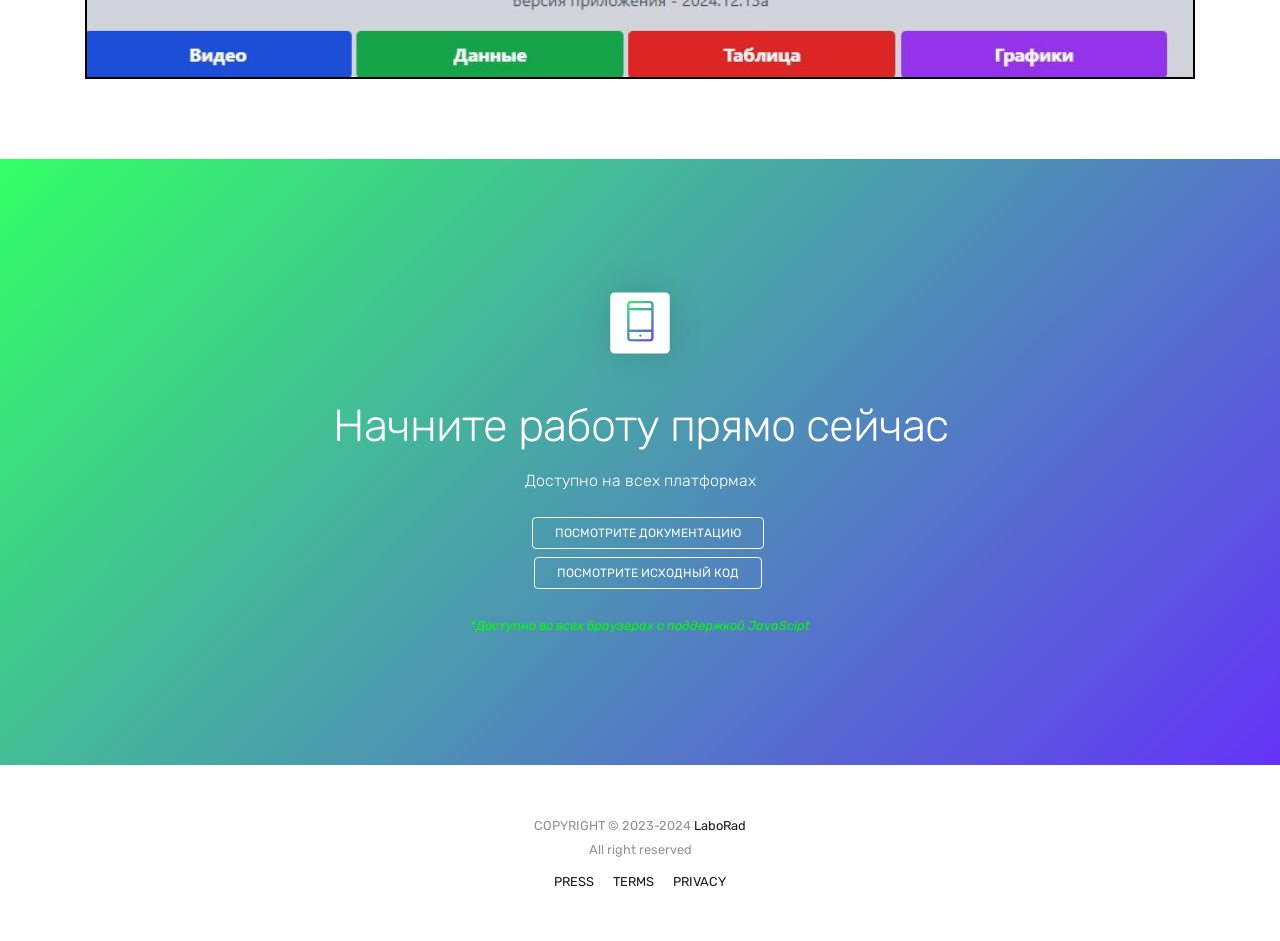
==== commit e62728a8: "Update links" ====
--- a/.main/index.html
+++ b/.main/index.html
@@ -73,8 +73,8 @@
                                         </a>
                                     </li>
                                     <li class="nav-item">
-                                        <a class="btn btn-outline-light my-3 my-sm-0 ml-lg-3" href="http://tphl.duckdns.org/">
-                                            Начните работу
+                                        <a class="btn btn-outline-light my-3 my-sm-0 ml-lg-3" href="http://tphlru.github.io/">
+                                            Посмотрите документацию
                                         </a>
                                     </li>
                                     <li class="nav-item">
@@ -339,14 +339,14 @@
                                 </div>
                                 <div class="media-body">
                                     <h5>
-                                        Перейдите на наш сайт
+                                        Перейдите на сайт репозитория
                                     </h5>
                                     <p>
-                                        Наш сайт доступен по ссылке
+                                        <!-- Наш сайт доступен по ссылке
                                         <a href="http://tphl.duckdns.org/">
                                             http://tphl.duckdns.org
-                                        </a>
-                                        или наш исходный код
+                                        </a> -->
+                                        Наш репозиторий доступен по ссылке
                                         <a href="https://github.com/tphlru/rzd_detector">
                                             https://github.com/tphlru/rzd_detector
                                         </a>
@@ -363,8 +363,8 @@
                                     </h5>
                                     <p>
                                         Доступна на GitHub
-                                        <a href="https://github.com/tphlru/rzd_detector">
-                                            https://github.com/tphlru/rzd_detector
+                                        <a href="https://tphlru.github.io">
+                                            https://tphlru.github.io
                                         </a>
                                     </p>
                                 </div>
@@ -482,8 +482,8 @@
                     </p>
                     <div class="my-4">
                         <div class="nav-item mb-2">
-                            <a class="btn btn-outline-light my-3 my-sm-0 ml-lg-3" href="http://tphl.duckdns.org/">
-                                Начните работу
+                            <a class="btn btn-outline-light my-3 my-sm-0 ml-lg-3" href="http://tphlru.github.io/">
+                                Посмотрите документацию
                             </a>
                         </div>
                         <div class="nav-item">
